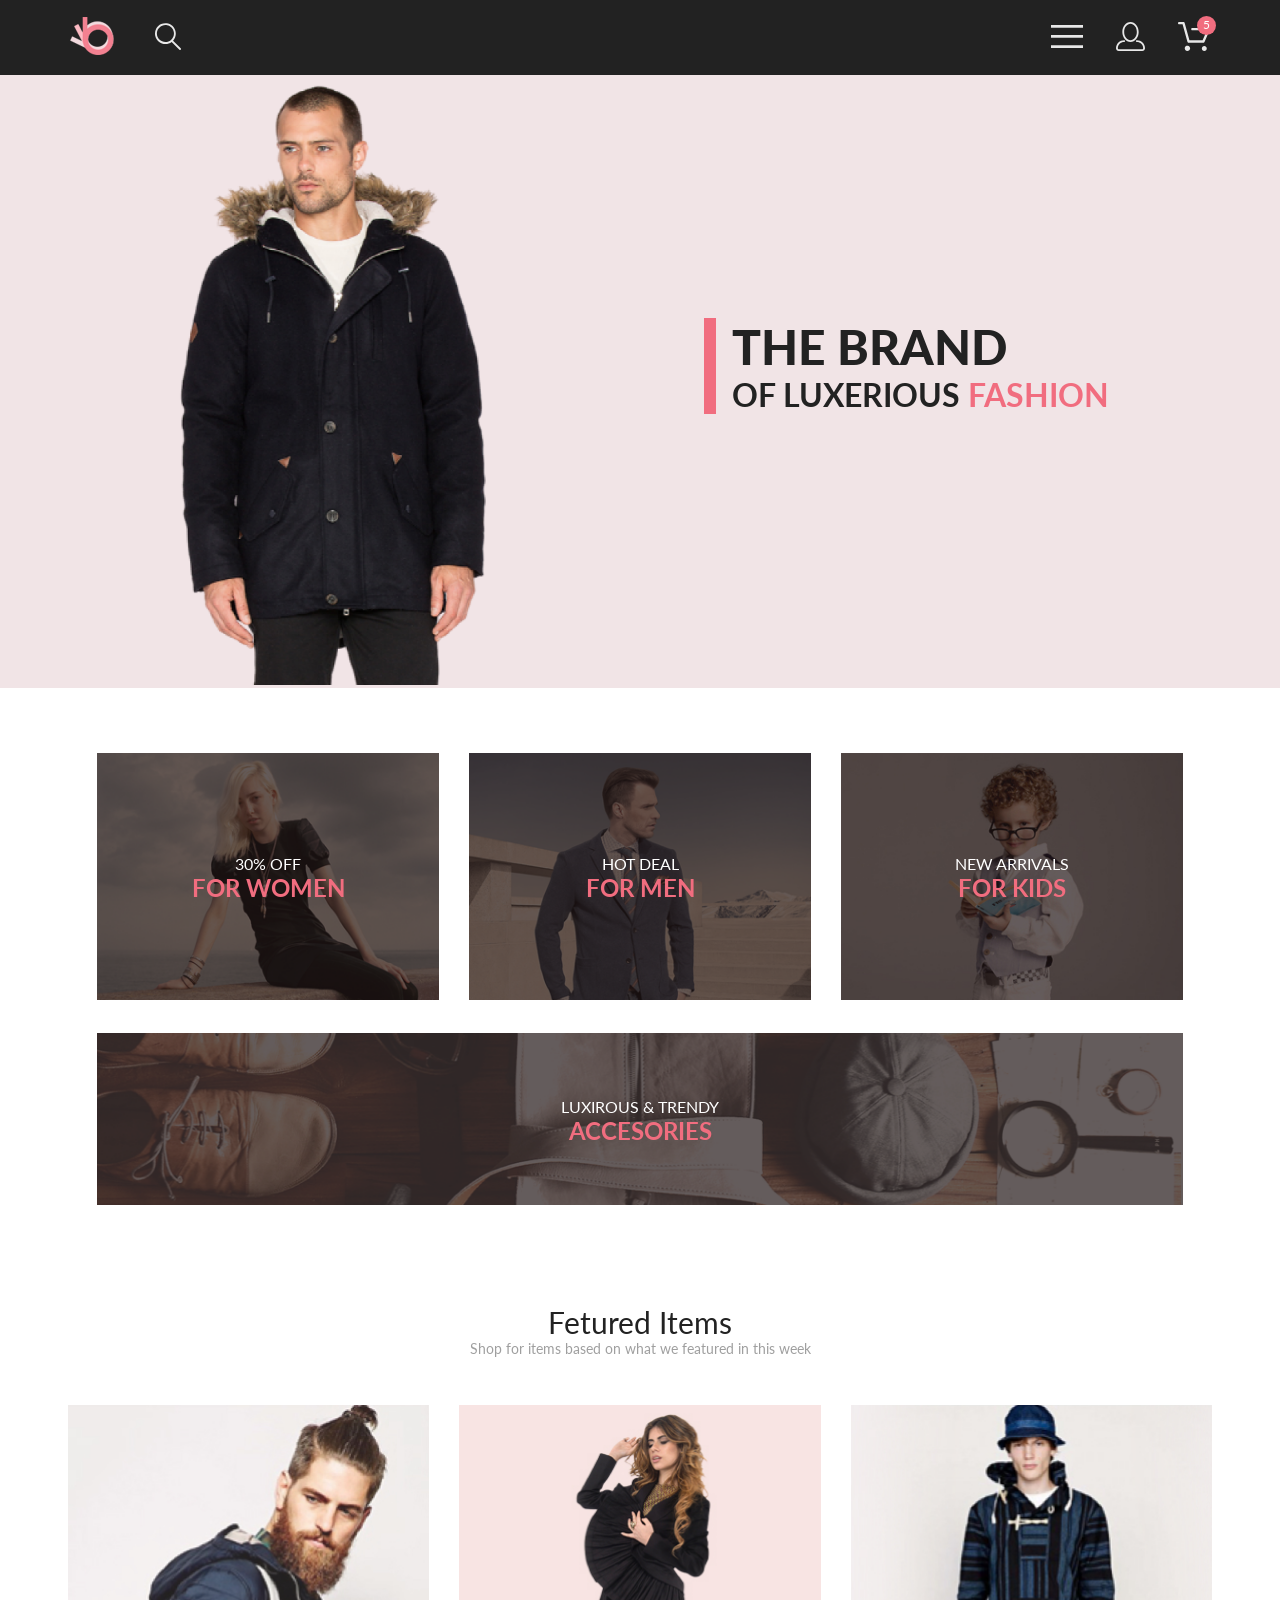
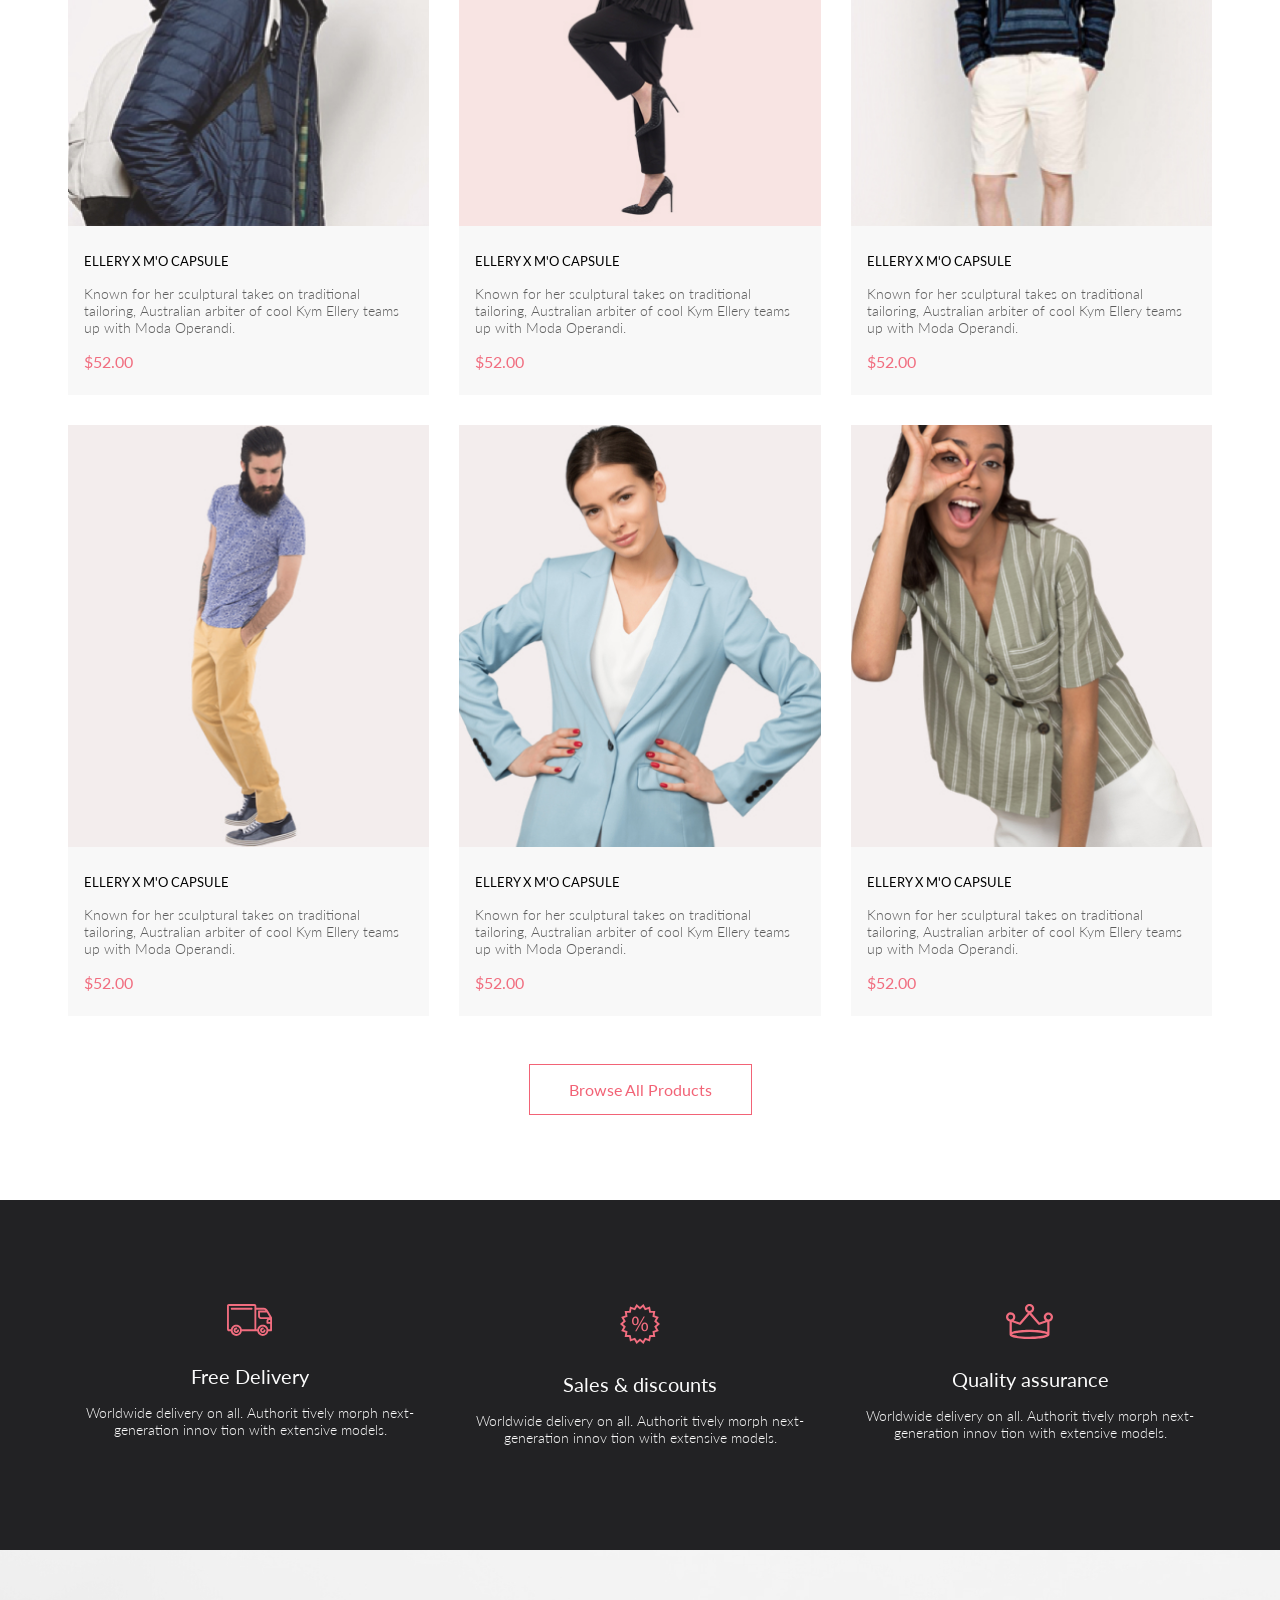
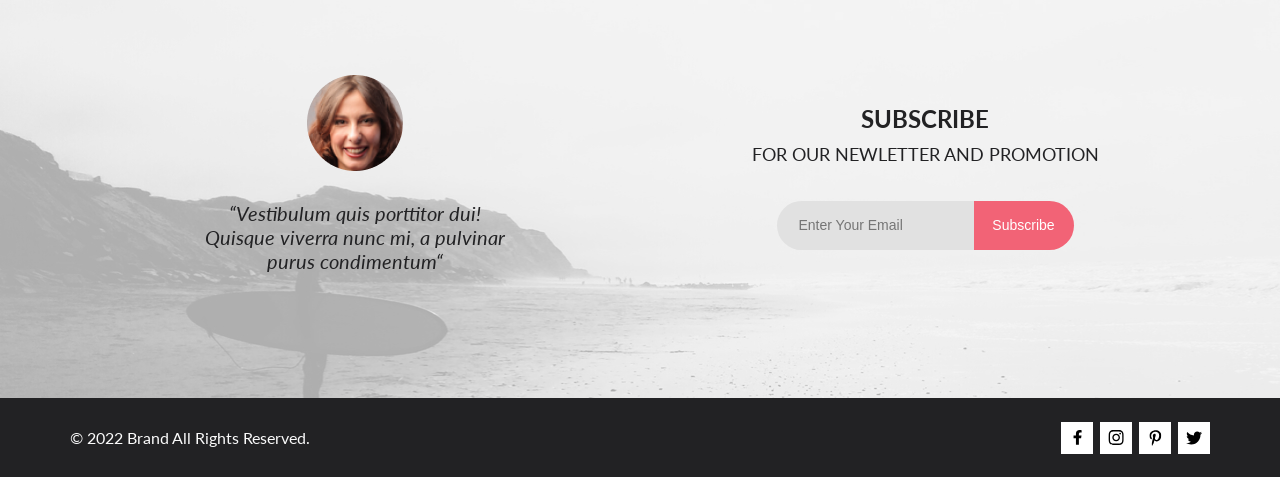
==== index.html @ ee89f05e "Fix path validator bugs2" ====
<!DOCTYPE html>
<html lang="en">

<head>
    <link rel="preconnect" href="https://fonts.googleapis.com">
    <link rel="preconnect" href="https://fonts.gstatic.com" crossorigin>
    <link href="https://fonts.googleapis.com/css2?family=Lato:wght@300;400;700;900&display=swap" rel="stylesheet">
    <meta charset="UTF-8">
    <meta http-equiv="X-UA-Compatible" content="IE=edge">
    <meta name="viewport" content="width=device-width, initial-scale=1.0">
    <title>Index</title>
    <link rel="stylesheet" href="style.css">
</head>

<body>
    <div class="top">
        <header class="header center">
            <div class="header_left">
                <a href="#"><img src="img/logo.svg" alt="logo"></a>
                <a href="" class="search"><img src="img/search.svg" alt="search"></a>
            </div>
            <nav class="header_right">
                <div class="nav">
                    <label for="header_check">
                        <img class="menu_img" src="img/menu.svg" alt="menu">
                    </label>
                    <input class="header_checkbox" id="header_check" type="checkbox">
                    <div class="menu">
                        <h3 class="menu_title">MENU</h3>
                        <h3 class="menu_subtitle">MAN</h3>
                        <ul>
                            <li class="menu_list"><a class="menu_link" href="">Accessories</a></li>
                            <li class="menu_list"><a class="menu_link" href="">Bags</a></li>
                            <li class="menu_list"><a class="menu_link" href="">Denim</a></li>
                            <li class="menu_list"><a class="menu_link" href="">T-Shirts</a></li>
                        </ul>
                            <h3 class="menu_subtitle">WOMAN</h3>
                        <ul>
                            <li class="menu_list"><a class="menu_link" href="">Accessories</a></li>
                            <li class="menu_list"><a class="menu_link" href="">Jackets&Coats</a></li>
                            <li class="menu_list"><a class="menu_link" href="">Polos</a></li>
                            <li class="menu_list"><a class="menu_link" href="">T-Shirts</a></li>
                        </ul>
                            <h3 class="menu_subtitle">KIDS</h3>
                        <ul>
                            <li class="menu_list"><a class="menu_link" href="">Accessories</a></li>
                            <li class="menu_list"><a class="menu_link" href="">Jackets&Coats</a></li>
                            <li class="menu_list"><a class="menu_link" href="">Polos</a></li>
                            <li class="menu_list"><a class="menu_link" href="">T-Shirts</a></li>
                        </ul>
                    </div>
                </div>
                <div class="account">
                    <img class="account_logo" src="img/account.svg" alt="account">
                </div>
                <div class="cart">
                    <img class="cart_logo" src="img/cart.svg" alt="cart">
                    <div class="count_products">5</div>
                </div>
            </nav>
        </header>
        <section class="promo center">
            <div class="promo_img">
                <img class="promo_pic" src="img/top.png" alt="top">
            </div>
            <div class="promo_content">
                <div class="promo_info">
                    <h1 class="promo_title">THE BRAND</h1>
                    <h2 class="promo_heading">OF LUXERIOUS <span class="color_text">FASHION</span></h2>
                </div>
            </div>
        </section>
        <div class="catalog center">
            <div class="catalog_item">
                <img class="catalog_img" src="img/for_women.png" alt="for_women">
                <div class="catalog_item_content">
                    <h3 class="catalog_subtitle">30% OFF</h3>
                    <h2 class="catalog_title">FOR WOMEN</h2>
                </div>
            </div>
            <div class="catalog_item">
                <img class="catalog_img" src="img/for_men.png" alt="for_men">
                <div class="catalog_item_content">
                    <h3 class="catalog_subtitle">HOT DEAL</h3>
                    <h2 class="catalog_title">FOR MEN</h2>
                </div>
    
            </div>
            <div class="catalog_item">
                <img class="catalog_img" src="img/for_kids.png" alt="for_kids">
                <div class="catalog_item_content">
                    <h3 class="catalog_subtitle">NEW ARRIVALS</h3>
                    <h2 class="catalog_title">FOR KIDS</h2>
                </div>
            </div>
            <div class="catalog_item_big">
                <img class="catalog_img_big" src="img/accesories.png" alt="accesories">
                <div class="catalog_item_content">
                    <h3 class="catalog_subtitle">LUXIROUS & TRENDY</h3>
                    <h2 class="catalog_title">ACCESORIES</h2>
                </div>
            </div>
        </div>
        <div class="products center">
            <h3 class="products_title">Fetured Items</h3>
            <p class="products_text">Shop for items based on what we featured in this week</p>
            <div class="products_items">
                <div class="products_item">
                    <div class="product_img_block">
                        <img class="product_img" src="img/product_1.jpg" alt="product_1">
                        <div class="product_add">
                            <div class="product_add_button">
                                <svg class="cart_img" width="25.987432" height="23.973267" viewBox="0 0 25.9874 23.9733"
                                    fill="none" xmlns="http://www.w3.org/2000/svg"
                                    xmlns:xlink="http://www.w3.org/1999/xlink">
                                    <defs />
                                    <path 
                                        d="M21.3154 21.9733C21.3605 21.9619 21.3818 21.9409 21.3995 21.9199C21.4072 21.9108 21.415 21.9016 21.4229 21.8926C21.4594 21.8508 21.4627 21.7623 21.4619 21.7175C21.4487 21.6115 21.3579 21.5386 21.2806 21.5386C21.2769 21.5386 21.2731 21.5387 21.2707 21.5388C21.1926 21.5442 21.1048 21.6479 21.1114 21.7695C21.1207 21.8864 21.2069 21.9733 21.2787 21.9733L21.3154 21.9733ZM7.659 21.9669C7.75818 21.9669 7.83881 21.8726 7.83881 21.7566C7.83881 21.6411 7.75818 21.5471 7.659 21.5471C7.55988 21.5471 7.47919 21.6411 7.47919 21.7566C7.47919 21.8726 7.55988 21.9669 7.659 21.9669ZM21.4389 23.9733C21.3912 23.9733 21.3273 23.9733 21.2787 23.9733C20.1411 23.9733 19.1961 23.0615 19.116 21.905C19.0359 20.7 19.9332 19.6254 21.1347 19.5435C21.1836 19.5402 21.2323 19.5386 21.2806 19.5386C22.4194 19.5386 23.3808 20.4395 23.4585 21.5955C23.49 22.1985 23.3136 22.7682 22.9293 23.2083C22.545 23.6646 22.0158 23.9247 21.4389 23.9733ZM7.659 23.9669C6.45477 23.9669 5.47919 22.9779 5.47919 21.7566C5.47919 20.5361 6.45477 19.5471 7.659 19.5471C8.86316 19.5471 9.83881 20.5361 9.83881 21.7566C9.83881 22.9779 8.86316 23.9669 7.659 23.9669ZM20.6379 17.1008L8.57251 17.1008C8.13959 17.1008 7.75531 16.8075 7.64276 16.3845L3.71698 1.95471L0.961182 1.95471C0.432861 1.95471 0 1.51562 0 0.977417C0 0.440063 0.432861 0 0.961182 0L4.43878 0C4.87079 0 5.25507 0.293335 5.36755 0.717285L9.2934 15.1461L19.9971 15.1461L23.5539 6.84082L11.6973 6.84082C11.1681 6.84082 10.7352 6.40076 10.7352 5.86353C10.7352 5.32617 11.1681 4.88611 11.6973 4.88611L25.0281 4.88611C25.3485 4.88611 25.6536 5.04895 25.8291 5.32617C26.0055 5.60242 26.0379 5.94446 25.9092 6.25403L21.519 16.514C21.3588 16.8723 21.0222 17.1008 20.6379 17.1008Z"
                                        fill="#FFFFFF" fill-opacity="1.000000" fill-rule="nonzero" />
                                </svg>
                                <p class="add_to_cart">Add to Cart</p>
                            </div>
                        </div>
    
                    </div>
                    <div class="product_content">
                        <h3 class="product_name">ELLERY X M'O CAPSULE</h3>
                        <p class="product_dsc">Known for her sculptural takes on traditional tailoring, Australian arbiter
                            of cool Kym Ellery teams up with Moda Operandi.</p>
                        <P class="product_price">$52.00</P>
                    </div>
                </div>
                <div class="products_item">
                    <div class="product_img_block">
                        <img class="product_img" src="img/product_2.jpg" alt="product_2">
                        <div class="product_add">
                            <div class="product_add_button">
                                <svg class="cart_img" width="25.987432" height="23.973267" viewBox="0 0 25.9874 23.9733"
                                    fill="none" xmlns="http://www.w3.org/2000/svg"
                                    xmlns:xlink="http://www.w3.org/1999/xlink">
                                    <defs />
                                    <path 
                                        d="M21.3154 21.9733C21.3605 21.9619 21.3818 21.9409 21.3995 21.9199C21.4072 21.9108 21.415 21.9016 21.4229 21.8926C21.4594 21.8508 21.4627 21.7623 21.4619 21.7175C21.4487 21.6115 21.3579 21.5386 21.2806 21.5386C21.2769 21.5386 21.2731 21.5387 21.2707 21.5388C21.1926 21.5442 21.1048 21.6479 21.1114 21.7695C21.1207 21.8864 21.2069 21.9733 21.2787 21.9733L21.3154 21.9733ZM7.659 21.9669C7.75818 21.9669 7.83881 21.8726 7.83881 21.7566C7.83881 21.6411 7.75818 21.5471 7.659 21.5471C7.55988 21.5471 7.47919 21.6411 7.47919 21.7566C7.47919 21.8726 7.55988 21.9669 7.659 21.9669ZM21.4389 23.9733C21.3912 23.9733 21.3273 23.9733 21.2787 23.9733C20.1411 23.9733 19.1961 23.0615 19.116 21.905C19.0359 20.7 19.9332 19.6254 21.1347 19.5435C21.1836 19.5402 21.2323 19.5386 21.2806 19.5386C22.4194 19.5386 23.3808 20.4395 23.4585 21.5955C23.49 22.1985 23.3136 22.7682 22.9293 23.2083C22.545 23.6646 22.0158 23.9247 21.4389 23.9733ZM7.659 23.9669C6.45477 23.9669 5.47919 22.9779 5.47919 21.7566C5.47919 20.5361 6.45477 19.5471 7.659 19.5471C8.86316 19.5471 9.83881 20.5361 9.83881 21.7566C9.83881 22.9779 8.86316 23.9669 7.659 23.9669ZM20.6379 17.1008L8.57251 17.1008C8.13959 17.1008 7.75531 16.8075 7.64276 16.3845L3.71698 1.95471L0.961182 1.95471C0.432861 1.95471 0 1.51562 0 0.977417C0 0.440063 0.432861 0 0.961182 0L4.43878 0C4.87079 0 5.25507 0.293335 5.36755 0.717285L9.2934 15.1461L19.9971 15.1461L23.5539 6.84082L11.6973 6.84082C11.1681 6.84082 10.7352 6.40076 10.7352 5.86353C10.7352 5.32617 11.1681 4.88611 11.6973 4.88611L25.0281 4.88611C25.3485 4.88611 25.6536 5.04895 25.8291 5.32617C26.0055 5.60242 26.0379 5.94446 25.9092 6.25403L21.519 16.514C21.3588 16.8723 21.0222 17.1008 20.6379 17.1008Z"
                                        fill="#FFFFFF" fill-opacity="1.000000" fill-rule="nonzero" />
                                </svg>
                                <p class="add_to_cart">Add to Cart</p>
                            </div>
                        </div>
    
                    </div>
                    <div class="product_content">
                        <h3 class="product_name">ELLERY X M'O CAPSULE</h3>
                        <p class="product_dsc">Known for her sculptural takes on traditional tailoring, Australian arbiter
                            of cool Kym Ellery teams up with Moda Operandi.</p>
                        <P class="product_price">$52.00</P>
                    </div>
                </div>
                <div class="products_item">
                    <div class="product_img_block">
                        <img class="product_img" src="img/product_3.jpg" alt="product_3">
                        <div class="product_add">
                            <div class="product_add_button">
                                <svg class="cart_img" width="25.987432" height="23.973267" viewBox="0 0 25.9874 23.9733"
                                    fill="none" xmlns="http://www.w3.org/2000/svg"
                                    xmlns:xlink="http://www.w3.org/1999/xlink">
                                    <defs />
                                    <path 
                                        d="M21.3154 21.9733C21.3605 21.9619 21.3818 21.9409 21.3995 21.9199C21.4072 21.9108 21.415 21.9016 21.4229 21.8926C21.4594 21.8508 21.4627 21.7623 21.4619 21.7175C21.4487 21.6115 21.3579 21.5386 21.2806 21.5386C21.2769 21.5386 21.2731 21.5387 21.2707 21.5388C21.1926 21.5442 21.1048 21.6479 21.1114 21.7695C21.1207 21.8864 21.2069 21.9733 21.2787 21.9733L21.3154 21.9733ZM7.659 21.9669C7.75818 21.9669 7.83881 21.8726 7.83881 21.7566C7.83881 21.6411 7.75818 21.5471 7.659 21.5471C7.55988 21.5471 7.47919 21.6411 7.47919 21.7566C7.47919 21.8726 7.55988 21.9669 7.659 21.9669ZM21.4389 23.9733C21.3912 23.9733 21.3273 23.9733 21.2787 23.9733C20.1411 23.9733 19.1961 23.0615 19.116 21.905C19.0359 20.7 19.9332 19.6254 21.1347 19.5435C21.1836 19.5402 21.2323 19.5386 21.2806 19.5386C22.4194 19.5386 23.3808 20.4395 23.4585 21.5955C23.49 22.1985 23.3136 22.7682 22.9293 23.2083C22.545 23.6646 22.0158 23.9247 21.4389 23.9733ZM7.659 23.9669C6.45477 23.9669 5.47919 22.9779 5.47919 21.7566C5.47919 20.5361 6.45477 19.5471 7.659 19.5471C8.86316 19.5471 9.83881 20.5361 9.83881 21.7566C9.83881 22.9779 8.86316 23.9669 7.659 23.9669ZM20.6379 17.1008L8.57251 17.1008C8.13959 17.1008 7.75531 16.8075 7.64276 16.3845L3.71698 1.95471L0.961182 1.95471C0.432861 1.95471 0 1.51562 0 0.977417C0 0.440063 0.432861 0 0.961182 0L4.43878 0C4.87079 0 5.25507 0.293335 5.36755 0.717285L9.2934 15.1461L19.9971 15.1461L23.5539 6.84082L11.6973 6.84082C11.1681 6.84082 10.7352 6.40076 10.7352 5.86353C10.7352 5.32617 11.1681 4.88611 11.6973 4.88611L25.0281 4.88611C25.3485 4.88611 25.6536 5.04895 25.8291 5.32617C26.0055 5.60242 26.0379 5.94446 25.9092 6.25403L21.519 16.514C21.3588 16.8723 21.0222 17.1008 20.6379 17.1008Z"
                                        fill="#FFFFFF" fill-opacity="1.000000" fill-rule="nonzero" />
                                </svg>
                                <p class="add_to_cart">Add to Cart</p>
                            </div>
                        </div>
    
                    </div>
                    <div class="product_content">
                        <h3 class="product_name">ELLERY X M'O CAPSULE</h3>
                        <p class="product_dsc">Known for her sculptural takes on traditional tailoring, Australian arbiter
                            of cool Kym Ellery teams up with Moda Operandi.</p>
                        <P class="product_price">$52.00</P>
                    </div>
                </div>
                <div class="products_item">
                    <div class="product_img_block">
                        <img class="product_img" src="img/product_4.jpg" alt="product_4">
                        <div class="product_add">
                            <div class="product_add_button">
                                <svg class="cart_img" width="25.987432" height="23.973267" viewBox="0 0 25.9874 23.9733"
                                    fill="none" xmlns="http://www.w3.org/2000/svg"
                                    xmlns:xlink="http://www.w3.org/1999/xlink">
                                    <defs />
                                    <path 
                                        d="M21.3154 21.9733C21.3605 21.9619 21.3818 21.9409 21.3995 21.9199C21.4072 21.9108 21.415 21.9016 21.4229 21.8926C21.4594 21.8508 21.4627 21.7623 21.4619 21.7175C21.4487 21.6115 21.3579 21.5386 21.2806 21.5386C21.2769 21.5386 21.2731 21.5387 21.2707 21.5388C21.1926 21.5442 21.1048 21.6479 21.1114 21.7695C21.1207 21.8864 21.2069 21.9733 21.2787 21.9733L21.3154 21.9733ZM7.659 21.9669C7.75818 21.9669 7.83881 21.8726 7.83881 21.7566C7.83881 21.6411 7.75818 21.5471 7.659 21.5471C7.55988 21.5471 7.47919 21.6411 7.47919 21.7566C7.47919 21.8726 7.55988 21.9669 7.659 21.9669ZM21.4389 23.9733C21.3912 23.9733 21.3273 23.9733 21.2787 23.9733C20.1411 23.9733 19.1961 23.0615 19.116 21.905C19.0359 20.7 19.9332 19.6254 21.1347 19.5435C21.1836 19.5402 21.2323 19.5386 21.2806 19.5386C22.4194 19.5386 23.3808 20.4395 23.4585 21.5955C23.49 22.1985 23.3136 22.7682 22.9293 23.2083C22.545 23.6646 22.0158 23.9247 21.4389 23.9733ZM7.659 23.9669C6.45477 23.9669 5.47919 22.9779 5.47919 21.7566C5.47919 20.5361 6.45477 19.5471 7.659 19.5471C8.86316 19.5471 9.83881 20.5361 9.83881 21.7566C9.83881 22.9779 8.86316 23.9669 7.659 23.9669ZM20.6379 17.1008L8.57251 17.1008C8.13959 17.1008 7.75531 16.8075 7.64276 16.3845L3.71698 1.95471L0.961182 1.95471C0.432861 1.95471 0 1.51562 0 0.977417C0 0.440063 0.432861 0 0.961182 0L4.43878 0C4.87079 0 5.25507 0.293335 5.36755 0.717285L9.2934 15.1461L19.9971 15.1461L23.5539 6.84082L11.6973 6.84082C11.1681 6.84082 10.7352 6.40076 10.7352 5.86353C10.7352 5.32617 11.1681 4.88611 11.6973 4.88611L25.0281 4.88611C25.3485 4.88611 25.6536 5.04895 25.8291 5.32617C26.0055 5.60242 26.0379 5.94446 25.9092 6.25403L21.519 16.514C21.3588 16.8723 21.0222 17.1008 20.6379 17.1008Z"
                                        fill="#FFFFFF" fill-opacity="1.000000" fill-rule="nonzero" />
                                </svg>
                                <p class="add_to_cart">Add to Cart</p>
                            </div>
                        </div>
    
                    </div>
                    <div class="product_content">
                        <h3 class="product_name">ELLERY X M'O CAPSULE</h3>
                        <p class="product_dsc">Known for her sculptural takes on traditional tailoring, Australian arbiter
                            of cool Kym Ellery teams up with Moda Operandi.</p>
                        <P class="product_price">$52.00</P>
                    </div>
                </div>
                <div class="products_item">
                    <div class="product_img_block">
                        <img class="product_img" src="img/product_5.jpg" alt="product_5">
                        <div class="product_add">
                            <div class="product_add_button">
                                <svg class="cart_img" width="25.987432" height="23.973267" viewBox="0 0 25.9874 23.9733"
                                    fill="none" xmlns="http://www.w3.org/2000/svg"
                                    xmlns:xlink="http://www.w3.org/1999/xlink">
                                    <defs />
                                    <path 
                                        d="M21.3154 21.9733C21.3605 21.9619 21.3818 21.9409 21.3995 21.9199C21.4072 21.9108 21.415 21.9016 21.4229 21.8926C21.4594 21.8508 21.4627 21.7623 21.4619 21.7175C21.4487 21.6115 21.3579 21.5386 21.2806 21.5386C21.2769 21.5386 21.2731 21.5387 21.2707 21.5388C21.1926 21.5442 21.1048 21.6479 21.1114 21.7695C21.1207 21.8864 21.2069 21.9733 21.2787 21.9733L21.3154 21.9733ZM7.659 21.9669C7.75818 21.9669 7.83881 21.8726 7.83881 21.7566C7.83881 21.6411 7.75818 21.5471 7.659 21.5471C7.55988 21.5471 7.47919 21.6411 7.47919 21.7566C7.47919 21.8726 7.55988 21.9669 7.659 21.9669ZM21.4389 23.9733C21.3912 23.9733 21.3273 23.9733 21.2787 23.9733C20.1411 23.9733 19.1961 23.0615 19.116 21.905C19.0359 20.7 19.9332 19.6254 21.1347 19.5435C21.1836 19.5402 21.2323 19.5386 21.2806 19.5386C22.4194 19.5386 23.3808 20.4395 23.4585 21.5955C23.49 22.1985 23.3136 22.7682 22.9293 23.2083C22.545 23.6646 22.0158 23.9247 21.4389 23.9733ZM7.659 23.9669C6.45477 23.9669 5.47919 22.9779 5.47919 21.7566C5.47919 20.5361 6.45477 19.5471 7.659 19.5471C8.86316 19.5471 9.83881 20.5361 9.83881 21.7566C9.83881 22.9779 8.86316 23.9669 7.659 23.9669ZM20.6379 17.1008L8.57251 17.1008C8.13959 17.1008 7.75531 16.8075 7.64276 16.3845L3.71698 1.95471L0.961182 1.95471C0.432861 1.95471 0 1.51562 0 0.977417C0 0.440063 0.432861 0 0.961182 0L4.43878 0C4.87079 0 5.25507 0.293335 5.36755 0.717285L9.2934 15.1461L19.9971 15.1461L23.5539 6.84082L11.6973 6.84082C11.1681 6.84082 10.7352 6.40076 10.7352 5.86353C10.7352 5.32617 11.1681 4.88611 11.6973 4.88611L25.0281 4.88611C25.3485 4.88611 25.6536 5.04895 25.8291 5.32617C26.0055 5.60242 26.0379 5.94446 25.9092 6.25403L21.519 16.514C21.3588 16.8723 21.0222 17.1008 20.6379 17.1008Z"
                                        fill="#FFFFFF" fill-opacity="1.000000" fill-rule="nonzero" />
                                </svg>
                                <p class="add_to_cart">Add to Cart</p>
                            </div>
                        </div>
    
                    </div>
                    <div class="product_content">
                        <h3 class="product_name">ELLERY X M'O CAPSULE</h3>
                        <p class="product_dsc">Known for her sculptural takes on traditional tailoring, Australian arbiter
                            of cool Kym Ellery teams up with Moda Operandi.</p>
                        <P class="product_price">$52.00</P>
                    </div>
                </div>
                <div class="products_item">
                    <div class="product_img_block">
                        <img class="product_img" src="img/product_6.jpg" alt="product_6">
                        <div class="product_add">
                            <div class="product_add_button">
                                <svg class="cart_img" width="25.987432" height="23.973267" viewBox="0 0 25.9874 23.9733"
                                    fill="none" xmlns="http://www.w3.org/2000/svg"
                                    xmlns:xlink="http://www.w3.org/1999/xlink">
                                    <defs />
                                    <path 
                                        d="M21.3154 21.9733C21.3605 21.9619 21.3818 21.9409 21.3995 21.9199C21.4072 21.9108 21.415 21.9016 21.4229 21.8926C21.4594 21.8508 21.4627 21.7623 21.4619 21.7175C21.4487 21.6115 21.3579 21.5386 21.2806 21.5386C21.2769 21.5386 21.2731 21.5387 21.2707 21.5388C21.1926 21.5442 21.1048 21.6479 21.1114 21.7695C21.1207 21.8864 21.2069 21.9733 21.2787 21.9733L21.3154 21.9733ZM7.659 21.9669C7.75818 21.9669 7.83881 21.8726 7.83881 21.7566C7.83881 21.6411 7.75818 21.5471 7.659 21.5471C7.55988 21.5471 7.47919 21.6411 7.47919 21.7566C7.47919 21.8726 7.55988 21.9669 7.659 21.9669ZM21.4389 23.9733C21.3912 23.9733 21.3273 23.9733 21.2787 23.9733C20.1411 23.9733 19.1961 23.0615 19.116 21.905C19.0359 20.7 19.9332 19.6254 21.1347 19.5435C21.1836 19.5402 21.2323 19.5386 21.2806 19.5386C22.4194 19.5386 23.3808 20.4395 23.4585 21.5955C23.49 22.1985 23.3136 22.7682 22.9293 23.2083C22.545 23.6646 22.0158 23.9247 21.4389 23.9733ZM7.659 23.9669C6.45477 23.9669 5.47919 22.9779 5.47919 21.7566C5.47919 20.5361 6.45477 19.5471 7.659 19.5471C8.86316 19.5471 9.83881 20.5361 9.83881 21.7566C9.83881 22.9779 8.86316 23.9669 7.659 23.9669ZM20.6379 17.1008L8.57251 17.1008C8.13959 17.1008 7.75531 16.8075 7.64276 16.3845L3.71698 1.95471L0.961182 1.95471C0.432861 1.95471 0 1.51562 0 0.977417C0 0.440063 0.432861 0 0.961182 0L4.43878 0C4.87079 0 5.25507 0.293335 5.36755 0.717285L9.2934 15.1461L19.9971 15.1461L23.5539 6.84082L11.6973 6.84082C11.1681 6.84082 10.7352 6.40076 10.7352 5.86353C10.7352 5.32617 11.1681 4.88611 11.6973 4.88611L25.0281 4.88611C25.3485 4.88611 25.6536 5.04895 25.8291 5.32617C26.0055 5.60242 26.0379 5.94446 25.9092 6.25403L21.519 16.514C21.3588 16.8723 21.0222 17.1008 20.6379 17.1008Z"
                                        fill="#FFFFFF" fill-opacity="1.000000" fill-rule="nonzero" />
                                </svg>
                                <p class="add_to_cart">Add to Cart</p>
                            </div>
                        </div>
    
                    </div>
                    <div class="product_content">
                        <h3 class="product_name">ELLERY X M'O CAPSULE</h3>
                        <p class="product_dsc">Known for her sculptural takes on traditional tailoring, Australian arbiter
                            of cool Kym Ellery teams up with Moda Operandi.</p>
                        <P class="product_price">$52.00</P>
                    </div>
                </div>
            </div>
            <div class="button_all_products">
                <a href="#" class="all_products">Browse All Products</a>
            </div>
        </div>
        <section class="features center">
            <div class="feature">
                <img src="img/feature_1.svg" alt="feature_1" class="feature_logo">
                <h3 class="feature_title">Free Delivery</h3>
                <p class="feature_dsc">Worldwide delivery on all. Authorit tively morph next-generation innov tion with
                    extensive models.</p>
            </div>
            <div class="feature">
                <img src="img/feature_2.svg" alt="feature_2" class="feature_logo">
                <h3 class="feature_title">Sales & discounts</h3>
                <p class="feature_dsc">Worldwide delivery on all. Authorit tively morph next-generation innov tion with
                    extensive models.</p>
            </div>
            <div class="feature">
                <img src="img/feature_3.svg" alt="feature_3" class="feature_logo">
                <h3 class="feature_title">Quality assurance</h3>
                <p class="feature_dsc">Worldwide delivery on all. Authorit tively morph next-generation innov tion with
                    extensive models.</p>
            </div>
        </section>
        <section class="subscribe center">
            <div class="subscribe_info">
                <img class="subscribe_info_img" src="img/subscribe.png" alt="subscribe">
                <p class="subscribe_dsc">“Vestibulum quis porttitor dui! Quisque viverra nunc mi, a pulvinar purus
                    condimentum“
                </p>
            </div>
            <div class="subscribe_form">
                <h3 class="subscribe_title">SUBSCRIBE</h3>
                <h4 class="subscribe_subtitle">FOR OUR NEWLETTER AND PROMOTION</h4>
                <form class="subscribe_input" action="#">
                    <input class="subscribe_input_field" type="email" required placeholder="Enter Your Email">
                    <button class="subscribe_button">Subscribe</button>
                </form>
            </div>
        </section>
        <footer class="footer">
            <div class="footer_copyright">
                <p class="copyright_text">
                    © 2022 Brand All Rights Reserved.
                </p>
            </div>
            <div class="footer_social_media">
                <a href="#">
                    <div class="social_meida_icon"><svg width="11" height="16" viewBox="0 0 11 16" fill="none"
                            xmlns="http://www.w3.org/2000/svg">
                            <path
                                d="M9.08836 8.28L9.50686 5.61602H6.89022V3.88729C6.89022 3.15847 7.25574 2.44806 8.42765 2.44806H9.61722V0.179975C9.61722 0.179975 8.53772 0 7.50561 0C5.35073 0 3.9422 1.27593 3.9422 3.5857V5.61602H1.54688V8.28H3.9422V14.72H6.89022V8.28H9.08836Z"
                                fill="black" />
                        </svg>
                    </div>
                </a>
                <a href="">
                    <div class="social_meida_icon"><svg width="16" height="15" viewBox="0 0 16 15" fill="none"
                            xmlns="http://www.w3.org/2000/svg">
                            <path
                                d="M8.13677 3.68162C6.02163 3.68162 4.31555 5.38494 4.31555 7.49666C4.31555 9.60838 6.02163 11.3117 8.13677 11.3117C10.2519 11.3117 11.958 9.60838 11.958 7.49666C11.958 5.38494 10.2519 3.68162 8.13677 3.68162ZM8.13677 9.97693C6.76991 9.97693 5.65248 8.86463 5.65248 7.49666C5.65248 6.12869 6.76658 5.01639 8.13677 5.01639C9.50695 5.01639 10.6211 6.12869 10.6211 7.49666C10.6211 8.86463 9.50363 9.97693 8.13677 9.97693ZM13.0056 3.52557C13.0056 4.02029 12.6065 4.41541 12.1143 4.41541C11.6188 4.41541 11.223 4.01697 11.223 3.52557C11.223 3.03416 11.6221 2.63572 12.1143 2.63572C12.6065 2.63572 13.0056 3.03416 13.0056 3.52557ZM15.5364 4.42869C15.4799 3.2367 15.2072 2.18084 14.3325 1.31092C13.4612 0.440997 12.4036 0.168732 11.2097 0.108966C9.9792 0.0392395 6.29101 0.0392395 5.0605 0.108966C3.8699 0.165411 2.81233 0.437677 1.93768 1.3076C1.06302 2.17752 0.793639 3.23338 0.733776 4.42537C0.663937 5.65389 0.663937 9.33611 0.733776 10.5646C0.790313 11.7566 1.06302 12.8125 1.93768 13.6824C2.81233 14.5523 3.86658 14.8246 5.0605 14.8844C6.29101 14.9541 9.9792 14.9541 11.2097 14.8844C12.4036 14.8279 13.4612 14.5556 14.3325 13.6824C15.2039 12.8125 15.4766 11.7566 15.5364 10.5646C15.6063 9.33611 15.6063 5.65721 15.5364 4.42869ZM13.9468 11.8828C13.6874 12.5336 13.1852 13.0349 12.53 13.2972C11.5489 13.6857 9.22094 13.5961 8.13677 13.5961C7.05259 13.5961 4.72128 13.6824 3.74353 13.2972C3.09169 13.0383 2.58951 12.5369 2.32678 11.8828C1.93768 10.9033 2.02747 8.57908 2.02747 7.49666C2.02747 6.41424 1.941 4.0867 2.32678 3.11053C2.58619 2.45975 3.08837 1.95838 3.74353 1.69608C4.72461 1.3076 7.05259 1.39725 8.13677 1.39725C9.22094 1.39725 11.5523 1.31092 12.53 1.69608C13.1818 1.95506 13.684 2.45643 13.9468 3.11053C14.3359 4.09002 14.2461 6.41424 14.2461 7.49666C14.2461 8.57908 14.3359 10.9066 13.9468 11.8828Z"
                                fill="black" />
                        </svg>
                    </div>
                </a>
                <a href="">
                    <div class="social_meida_icon"><svg width="13" height="16" viewBox="0 0 13 16" fill="none"
                            xmlns="http://www.w3.org/2000/svg">
                            <g clip-path="url(#clip0_190_1618)">
                                <path
                                    d="M6.7402 0.203125C3.55552 0.203125 0.408081 2.34063 0.408081 5.8C0.408081 8 1.63726 9.25 2.38221 9.25C2.68951 9.25 2.86643 8.3875 2.86643 8.14375C2.86643 7.85313 2.13079 7.23438 2.13079 6.025C2.13079 3.5125 4.03043 1.73125 6.48878 1.73125C8.60259 1.73125 10.167 2.94062 10.167 5.1625C10.167 6.82187 9.50585 9.93437 7.3641 9.93437C6.59121 9.93437 5.93006 9.37187 5.93006 8.56563C5.93006 7.38438 6.74951 6.24062 6.74951 5.02187C6.74951 2.95312 3.83487 3.32812 3.83487 5.82812C3.83487 6.35313 3.90006 6.93437 4.13286 7.4125C3.70451 9.26875 2.82919 12.0344 2.82919 13.9469C2.82919 14.5375 2.91299 15.1188 2.96886 15.7094C3.0744 15.8281 3.02163 15.8156 3.18304 15.7563C4.74744 13.6 4.69157 13.1781 5.39928 10.3562C5.78107 11.0875 6.76814 11.4812 7.55034 11.4812C10.8468 11.4812 12.3274 8.24688 12.3274 5.33125C12.3274 2.22813 9.66415 0.203125 6.7402 0.203125Z"
                                    fill="black" />
                            </g>
                            <defs>
                                <clipPath id="clip0_190_1618">
                                    <rect width="11.9193" height="16" fill="white" transform="translate(0.408081)" />
                                </clipPath>
                            </defs>
                        </svg>
                    </div>
                </a>
                <a href="">
                    <div class="social_meida_icon">
                        <svg width="17" height="14" viewBox="0 0 17 14" fill="none" xmlns="http://www.w3.org/2000/svg">
                            <path
                                d="M14.4181 3.74107C14.4281 3.88319 14.4281 4.02535 14.4281 4.16747C14.4281 8.50247 11.1509 13.4974 5.16096 13.4974C3.31558 13.4974 1.60132 12.9593 0.159302 12.0253C0.421495 12.0558 0.673569 12.0659 0.94585 12.0659C2.46851 12.0659 3.8702 11.5482 4.98953 10.6649C3.5576 10.6345 2.3576 9.69032 1.94415 8.39081C2.14585 8.42125 2.34751 8.44156 2.5593 8.44156C2.85172 8.44156 3.14418 8.40094 3.41643 8.32991C1.92401 8.02531 0.80465 6.70553 0.80465 5.11163V5.07103C1.23825 5.31469 1.74249 5.46697 2.2769 5.48725C1.39959 4.89841 0.824826 3.89335 0.824826 2.75628C0.824826 2.14716 0.98614 1.58878 1.26851 1.10147C2.87187 3.09131 5.28195 4.39078 7.98443 4.53294C7.93403 4.28928 7.90376 4.0355 7.90376 3.78169C7.90376 1.97457 9.35586 0.502502 11.1609 0.502502C12.0987 0.502502 12.9457 0.89844 13.5407 1.53803C14.2768 1.39591 14.9827 1.12178 15.6079 0.746159C15.3659 1.5076 14.8516 2.14719 14.176 2.55325C14.8315 2.48222 15.4668 2.29944 16.0516 2.04566C15.608 2.69538 15.0533 3.27403 14.4181 3.74107Z"
                                fill="black" />
                        </svg>
                    </div>
                </a>
            </div>
        </footer>
    </div>

</body>

</html>
---- style.css ----
* {
  margin: 0;
  padding: 0;
}

body {
  font-family: "Lato", sans-serif;
}

img {
  max-width: 100%;
}

a {
  text-decoration: none;
}

.top {
  position: relative;
  overflow: hidden;
}

.center {
  padding-left: calc(50% - 570px);
  padding-right: calc(50% - 570px);
}

.header {
  min-height: 75px;
  background: #222222;
  display: flex;
  flex-direction: row;
  flex-wrap: wrap;
  justify-content: space-between;
  align-items: center;
}

.header_left {
  display: flex;
  align-items: center;
  gap: 41px;
}

.header_right {
  display: flex;
  align-items: center;
  gap: 33px;
}

.header_checkbox {
  position: absolute;
  visibility: hidden;
  left: -9999999px;
}

.header_checkbox:checked ~ .menu {
  position: absolute;
  top: 75px;
  right: 0px;
}

.menu {
  padding: 32px;
  background: white;
  position: absolute;
  top: 75px;
  right: -232px;
  z-index: 1;
  transition: right 0.6s;
  box-shadow: 6px 4px 35px rgba(0, 0, 0, 0.21);
}

.menu_title {
  padding-bottom: 15px;
  color: rgb(0, 0, 0);
  font-size: 14px;
  font-weight: 700;
  line-height: 17px;
  letter-spacing: 0%;
  text-align: left;
}

.menu_subtitle {
  padding-top: 9px;
  margin-bottom: 12px;
  color: rgb(241, 109, 127);
  font-size: 14px;
  font-weight: 400;
  line-height: 17px;
  letter-spacing: 0%;
  text-align: left;
}

.menu_list {
  list-style-type: none;
  margin-bottom: 11px;
  padding-left: 22px;
}

.menu_link {
  color: rgb(111, 110, 110);
  font-size: 14px;
  font-weight: 400;
  line-height: 17px;
  letter-spacing: 0%;
  text-align: left;
}

.menu_link:hover {
  color: #F16D7F;
}

.cart {
  position: relative;
}

.count_products {
  display: flex;
  justify-content: center;
  flex-direction: column;
  background-color: #F16D7F;
  height: 19px;
  width: 19px;
  border-radius: 19px;
  position: absolute;
  top: -6px;
  right: -6px;
  color: rgb(255, 255, 255);
  font-size: 12px;
  font-weight: 400;
  line-height: 14px;
  letter-spacing: 0%;
  text-align: center;
}

.promo {
  display: flex;
  background: #F1E4E6;
  padding-left: calc(50% - 800px);
  padding-right: calc(50% - 800px);
}

.promo_img {
  width: 50%;
}

.promo_info {
  border-left: 12px solid #F16D7F;
  padding-left: 16px;
  margin-top: 60%;
}

.promo_title {
  font-style: normal;
  font-weight: 900;
  font-size: 48px;
  line-height: 58px;
  color: #222222;
}

.promo_heading {
  font-style: normal;
  font-weight: 700;
  font-size: 32px;
  line-height: 38px;
  color: #222222;
}

.color_text {
  color: #F16D7F;
}

.promo_content {
  padding-left: 64px;
}

.catalog {
  padding-top: 65px;
  padding-bottom: 96px;
  display: grid;
  grid-template-columns: repeat(3, 30%);
  gap: 30px;
  justify-content: center;
}

.catalog_item {
  position: relative;
}

.catalog_item_big {
  position: relative;
  grid-column: span 3;
}

.catalog_item_content {
  top: 0;
  left: 0;
  width: 100%;
  height: 100%;
  display: flex;
  flex-direction: column;
  justify-content: center;
  align-items: center;
  position: absolute;
}

.catalog_title {
  font-style: normal;
  font-weight: 700;
  font-size: 24px;
  line-height: 29px;
  text-align: center;
  color: #F16D7F;
}

.catalog_subtitle {
  font-style: normal;
  font-weight: 400;
  font-size: 16px;
  line-height: 19px;
  text-align: center;
  color: #FFFFFF;
}

.products {
  padding-bottom: 85px;
}

.products_title {
  font-size: 30px;
  font-weight: 400;
  line-height: 36px;
  letter-spacing: 0%;
  text-align: center;
  color: rgb(34, 34, 34);
}

.products_text {
  font-size: 14px;
  font-weight: 400;
  line-height: 17px;
  letter-spacing: 0%;
  text-align: center;
  color: rgb(159, 159, 159);
}

.products_items {
  padding-top: 48px;
  padding-bottom: 48px;
  display: grid;
  gap: 30px;
  grid-template-columns: repeat(3, 31.7%);
  justify-content: center;
}

.products_item {
  display: flex;
  flex-direction: column;
  background-color: #F8F8F8;
}

.product_img_block {
  position: relative;
}

.product_img {
  width: 100%;
}

.product_img_block:hover .product_add {
  background: rgba(58, 56, 56, 0.86);
  opacity: 1;
  transition: opacity 0.4s;
}

.product_add {
  display: flex;
  justify-content: center;
  align-items: center;
  position: absolute;
  top: 0px;
  left: 0px;
  opacity: 0;
  width: 100%;
  height: 100%;
}

.product_add_button {
  display: flex;
  position: absolute;
  justify-content: center;
  align-items: center;
  border: 1px solid rgb(255, 255, 255);
  width: 139px;
  height: 44px;
}

.cart_img {
  padding-right: 11px;
}

.add_to_cart {
  color: rgb(255, 255, 255);
  font-size: 14px;
  font-weight: 400;
  line-height: 17px;
  letter-spacing: 0%;
  text-align: left;
}

.product_content {
  padding: 24px 16px;
}

.product_name {
  font-size: 13px;
  font-weight: 400;
  line-height: 16px;
  letter-spacing: 0%;
  text-align: left;
  color: rgb(0, 0, 0);
}

.product_dsc {
  padding-top: 16px;
  padding-bottom: 16px;
  font-size: 14px;
  font-weight: 300;
  line-height: 17px;
  letter-spacing: 0%;
  text-align: left;
  color: rgb(93, 93, 93);
}

.product_price {
  font-size: 16px;
  font-weight: 400;
  line-height: 19px;
  letter-spacing: 0%;
  text-align: left;
  color: rgb(241, 109, 127);
}

.button_all_products {
  display: flex;
  justify-content: center;
}

.all_products {
  padding: 15px 39px;
  font-size: 16px;
  font-weight: 400;
  line-height: 19px;
  letter-spacing: 0%;
  color: rgb(242, 99, 118);
  border: 1px solid;
}

.all_products:hover {
  color: #FFFFFF;
  background-color: #F16D7F;
}

.pagination_box {
  display: flex;
  justify-content: center;
  padding-bottom: 11px;
}

.pagination {
  width: 284px;
  height: 44px;
  display: flex;
  justify-content: space-around;
  align-items: center;
  border: 1px solid #C4C4C4;
}

.pagination_menu {
  display: flex;
  gap: 20px;
}

.pagination_list {
  list-style-type: none;
}

.pagination_link {
  font-size: 16px;
  font-weight: 300;
  line-height: 19px;
  letter-spacing: 0%;
  color: #C4C4C4;
}
.pagination_link_last {
  font-size: 16px;
  font-weight: 300;
  line-height: 19px;
  letter-spacing: 0%;
  color: #C4C4C4;
}

.pagination_link_active {
  font-size: 16px;
  font-weight: 300;
  line-height: 19px;
  letter-spacing: 0%;
  color: #EF5B70;
}

.pagination_list:nth-last-child(2)::after {
  content: "...";
  font-size: 16px;
  font-weight: 300;
  line-height: 19px;
  letter-spacing: 0%;
  color: #C4C4C4;
}

.features {
  background-color: #222224;
  display: flex;
  padding-top: 104px;
  padding-bottom: 104px;
  gap: 30px;
}

.feature {
  max-width: 360px;
  display: flex;
  flex-direction: column;
  flex-wrap: wrap;
}

.feature_title {
  padding-top: 28px;
  padding-bottom: 16px;
  color: rgb(251, 251, 251);
  font-size: 19.96px;
  font-weight: 400;
  line-height: 24px;
  letter-spacing: 0%;
  text-align: left;
  text-align: center;
}

.feature_dsc {
  color: rgb(251, 251, 251);
  font-size: 13.97px;
  font-weight: 300;
  line-height: 17px;
  letter-spacing: 0%;
  text-align: center;
}

.subscribe {
  min-height: 448px;
  background-color: #f2f2f2;
  display: flex;
  justify-content: space-between;
  background: url(img/subscribe_background.jpg);
  background-repeat: no-repeat;
  background-size: cover;
}

.subscribe_info {
  display: flex;
  flex-direction: column;
  align-items: center;
  width: 50%;
  justify-content: center;
}

.subscribe_info_img {
  width: 96px;
}

.subscribe_dsc {
  padding-top: 30px;
  padding-left: calc(50% - 160px);
  padding-right: calc(50% - 160px);
  text-align: center;
  color: rgb(34, 34, 36);
  font-style: italic;
  font-size: 20px;
  font-weight: 400;
  line-height: 24px;
  letter-spacing: 0%;
  text-align: center;
}

.subscribe_form {
  width: 50%;
  display: flex;
  flex-direction: column;
  justify-content: center;
  align-items: center;
}

.subscribe_title {
  color: rgb(34, 34, 36);
  font-size: 24px;
  font-weight: 700;
  line-height: 167.2%;
  letter-spacing: 0%;
  text-align: center;
}

.subscribe_subtitle {
  padding-bottom: 32px;
  color: rgb(34, 34, 36);
  font-size: 18px;
  font-weight: 400;
  line-height: 167.2%;
  letter-spacing: 0%;
  text-align: center;
}

.subscribe_input {
  display: flex;
  height: 49px;
}

.subscribe_input_field {
  border-radius: 50px 0px 0px 50px;
  border: none;
  padding-left: 22px;
  color: rgb(34, 34, 36);
  font-size: 14px;
  font-weight: 400;
  line-height: 17px;
  letter-spacing: 0%;
  text-align: left;
  background-color: #E1E1E1;
}

.subscribe_button {
  min-width: 100px;
  border-radius: 0px 50px 50px 0px;
  border: none;
  background-color: rgb(242, 99, 118);
  color: rgb(255, 255, 255);
  font-size: 14px;
  font-weight: 400;
  line-height: 17px;
  letter-spacing: 0%;
  text-align: center;
}

.footer {
  min-height: 79px;
  background-color: #222224;
  display: flex;
  justify-content: space-between;
  align-items: center;
  padding-left: calc(50% - 602px);
  padding-right: calc(50% - 602px);
}

.footer_copyright {
  padding-left: 32px;
}

.footer_social_media {
  padding-right: 32px;
  display: flex;
  gap: 7px;
}

.social_meida_icon {
  display: flex;
  justify-content: center;
  align-items: center;
  width: 32px;
  height: 32px;
  background-color: #FFFFFF;
}

.social_meida_icon:hover {
  background-color: #F16D7F;
}

.social_meida_icon:hover path {
  fill: #FFFFFF;
}

.copyright_text {
  color: rgb(251, 251, 251);
  font-size: 16px;
  font-weight: 400;
  line-height: 19px;
  letter-spacing: 0%;
  text-align: left;
}

.breadcrumbs_head {
  display: flex;
  justify-content: space-between;
  align-items: center;
  background-color: #F8F3F4;
  height: 148px;
}

.breadcrumbs_title {
  color: rgb(241, 109, 127);
  font-size: 24px;
  font-weight: 400;
  line-height: 29px;
  letter-spacing: 0%;
  text-align: left;
}

.breadcrumbs {
  display: flex;
}

.breadcrumbs_box-link:not(:last-child)::after {
  content: "/";
  padding-left: 8px;
  padding-right: 8px;
  font-style: normal;
  font-weight: 300;
  font-size: 14px;
  line-height: 17px;
  color: #636363;
}

.breadcrumbs_link {
  font-size: 14px;
  line-height: 17px;
  letter-spacing: 0%;
  text-align: left;
  color: #636363;
}

.breadcrumbs_box-link:last-child .breadcrumbs_link {
  font-weight: 700;
  color: #F16D7F;
}

.filters {
  padding-top: 51px;
  display: flex;
  gap: 30px;
}

.filter_box {
  width: 360px;
  height: 40px;
  display: flex;
  align-items: center;
  gap: 16px;
  color: rgb(0, 0, 0);
  font-size: 14px;
  font-weight: 600;
  line-height: 17px;
  letter-spacing: 0%;
  text-align: left;
}

.sort_box {
  display: flex;
  gap: 28px;
  align-items: center;
}

.sort {
  display: flex;
  align-items: center;
  gap: 10px;
  color: rgb(111, 110, 110);
  font-size: 14px;
  font-weight: 400;
  line-height: 17px;
  letter-spacing: 0%;
  text-align: left;
}

@media (max-width: 1024px) {
  .header {
    padding-left: calc(50% - 352px);
    padding-right: calc(50% - 352px);
  }
  .catalog {
    gap: 19px;
  }
  .products_items {
    gap: 16px;
    grid-template-columns: repeat(2, 47%);
  }
  .promo_title {
    font-size: 36px;
    font-weight: 900;
  }
  .promo_heading {
    font-size: 20px;
    font-weight: 900;
  }
  .products_items {
    padding-top: 73px;
    padding-bottom: 71px;
  }
  .features {
    flex-direction: column;
    align-items: center;
  }
  .subscribe {
    flex-direction: column;
    justify-content: unset;
    background-position: 25%;
  }
  .subscribe_info {
    margin-top: 64px;
    width: 100%;
  }
  .subscribe_form {
    margin-top: 53px;
    margin-bottom: 219px;
    width: 100%;
  }
}
@media (max-width: 768px) {
  .header_left {
    padding-left: 16px;
  }
  .header_right {
    flex-direction: row-reverse;
    padding-right: 26px;
  }
  .account_logo {
    visibility: hidden;
    position: absolute;
  }
  .cart_logo {
    visibility: hidden;
    position: absolute;
  }
  .count_products {
    visibility: hidden;
    position: absolute;
  }
  .promo_img {
    width: 0;
  }
  .promo_content {
    display: flex;
    min-height: 363px;
    align-items: center;
    flex-direction: row;
    padding-left: 0;
    padding-left: calc(50% - 132px);
    padding-right: calc(50% - 132px);
  }
  .promo_info {
    border-left: 12px solid #F16D7F;
    padding-left: 16px;
    margin-top: 0;
  }
  .catalog {
    grid-template-columns: repeat(1, 100%);
    padding-left: calc(50% - 132px);
    padding-right: calc(50% - 132px);
  }
  .catalog_item {
    display: flex;
    justify-content: center;
  }
  .catalog_item_big {
    grid-column: span 1;
  }
  .catalog_img_big {
    -o-object-fit: cover;
       object-fit: cover;
    height: 111px;
  }
  .products_items {
    display: flex;
    flex-direction: column;
    align-items: center;
  }
  .products_item {
    max-width: 320px;
  }
  .footer {
    min-height: 143px;
    flex-direction: column-reverse;
    justify-content: space-between;
    padding-top: 43px;
    padding-bottom: 9px;
  }
  .footer_copyright {
    padding-left: 0;
  }
  .footer_social_media {
    padding-right: 0;
  }
}/*# sourceMappingURL=style.css.map */
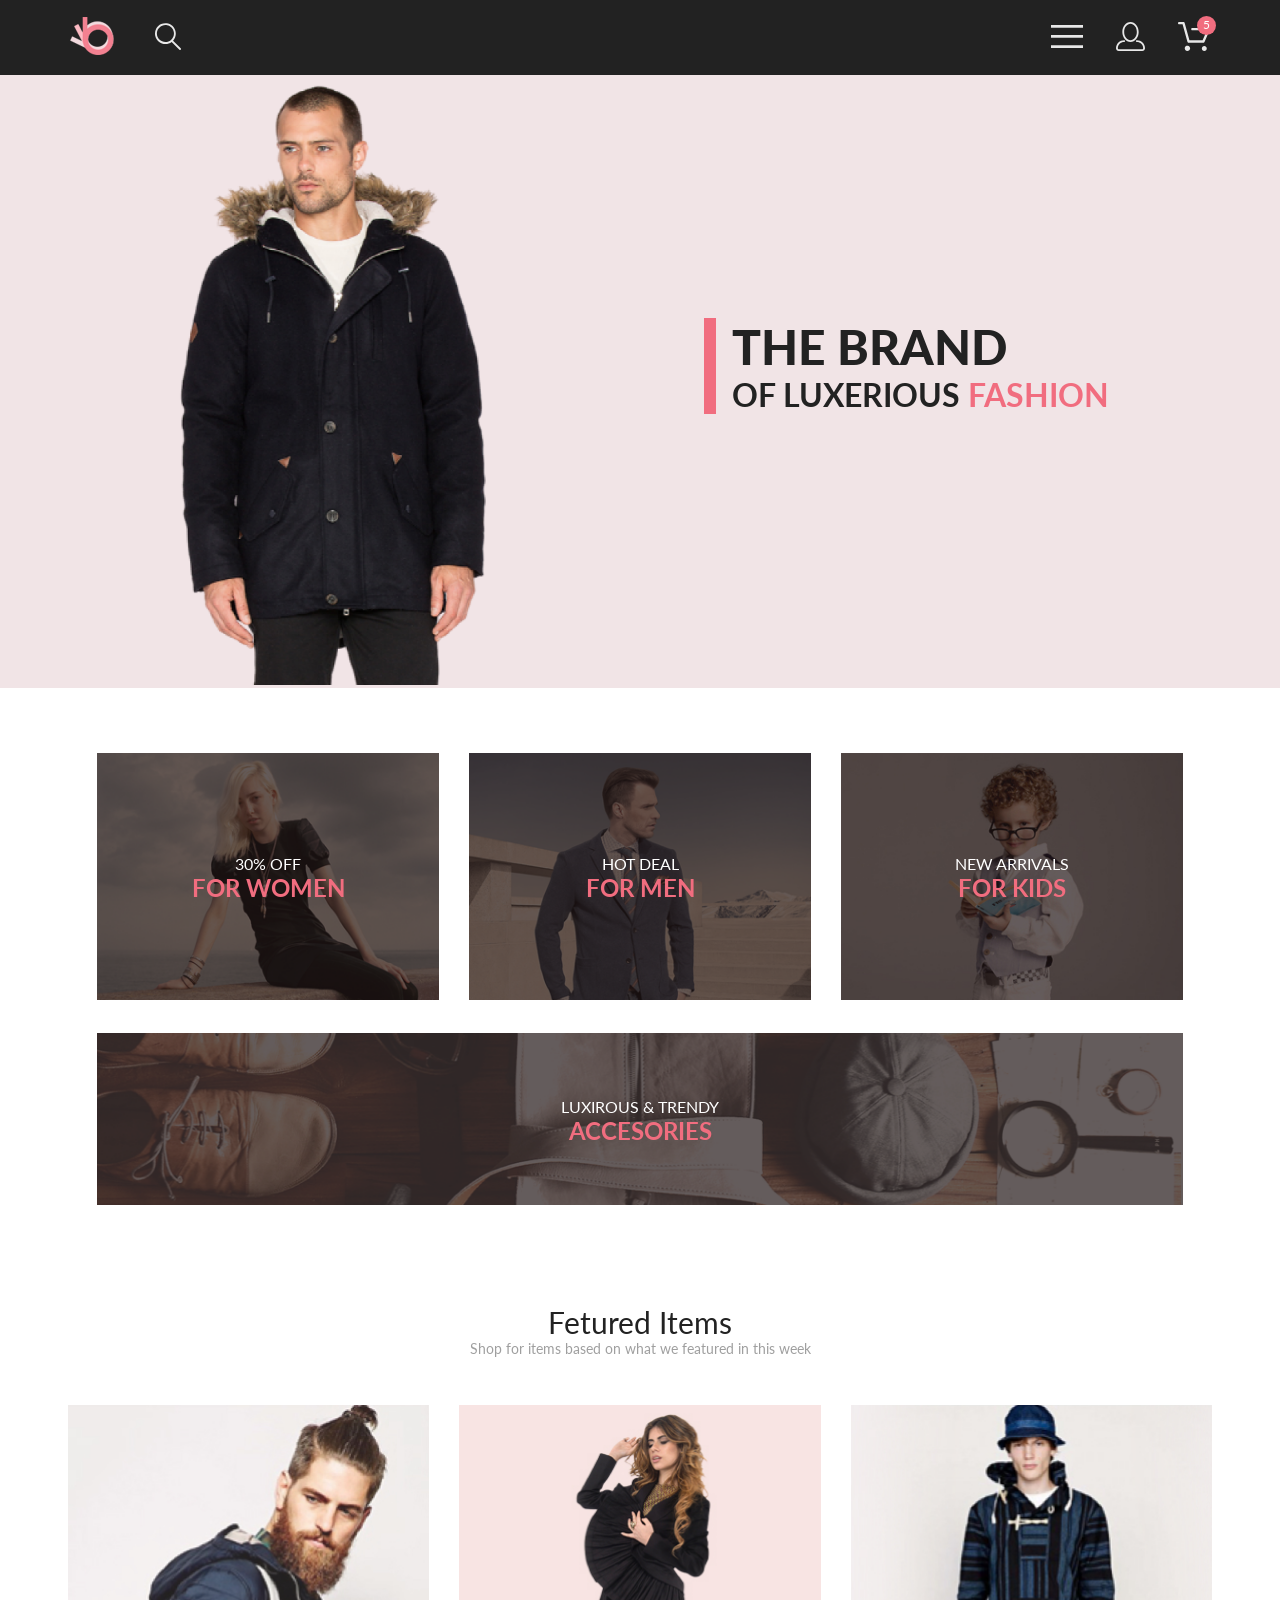
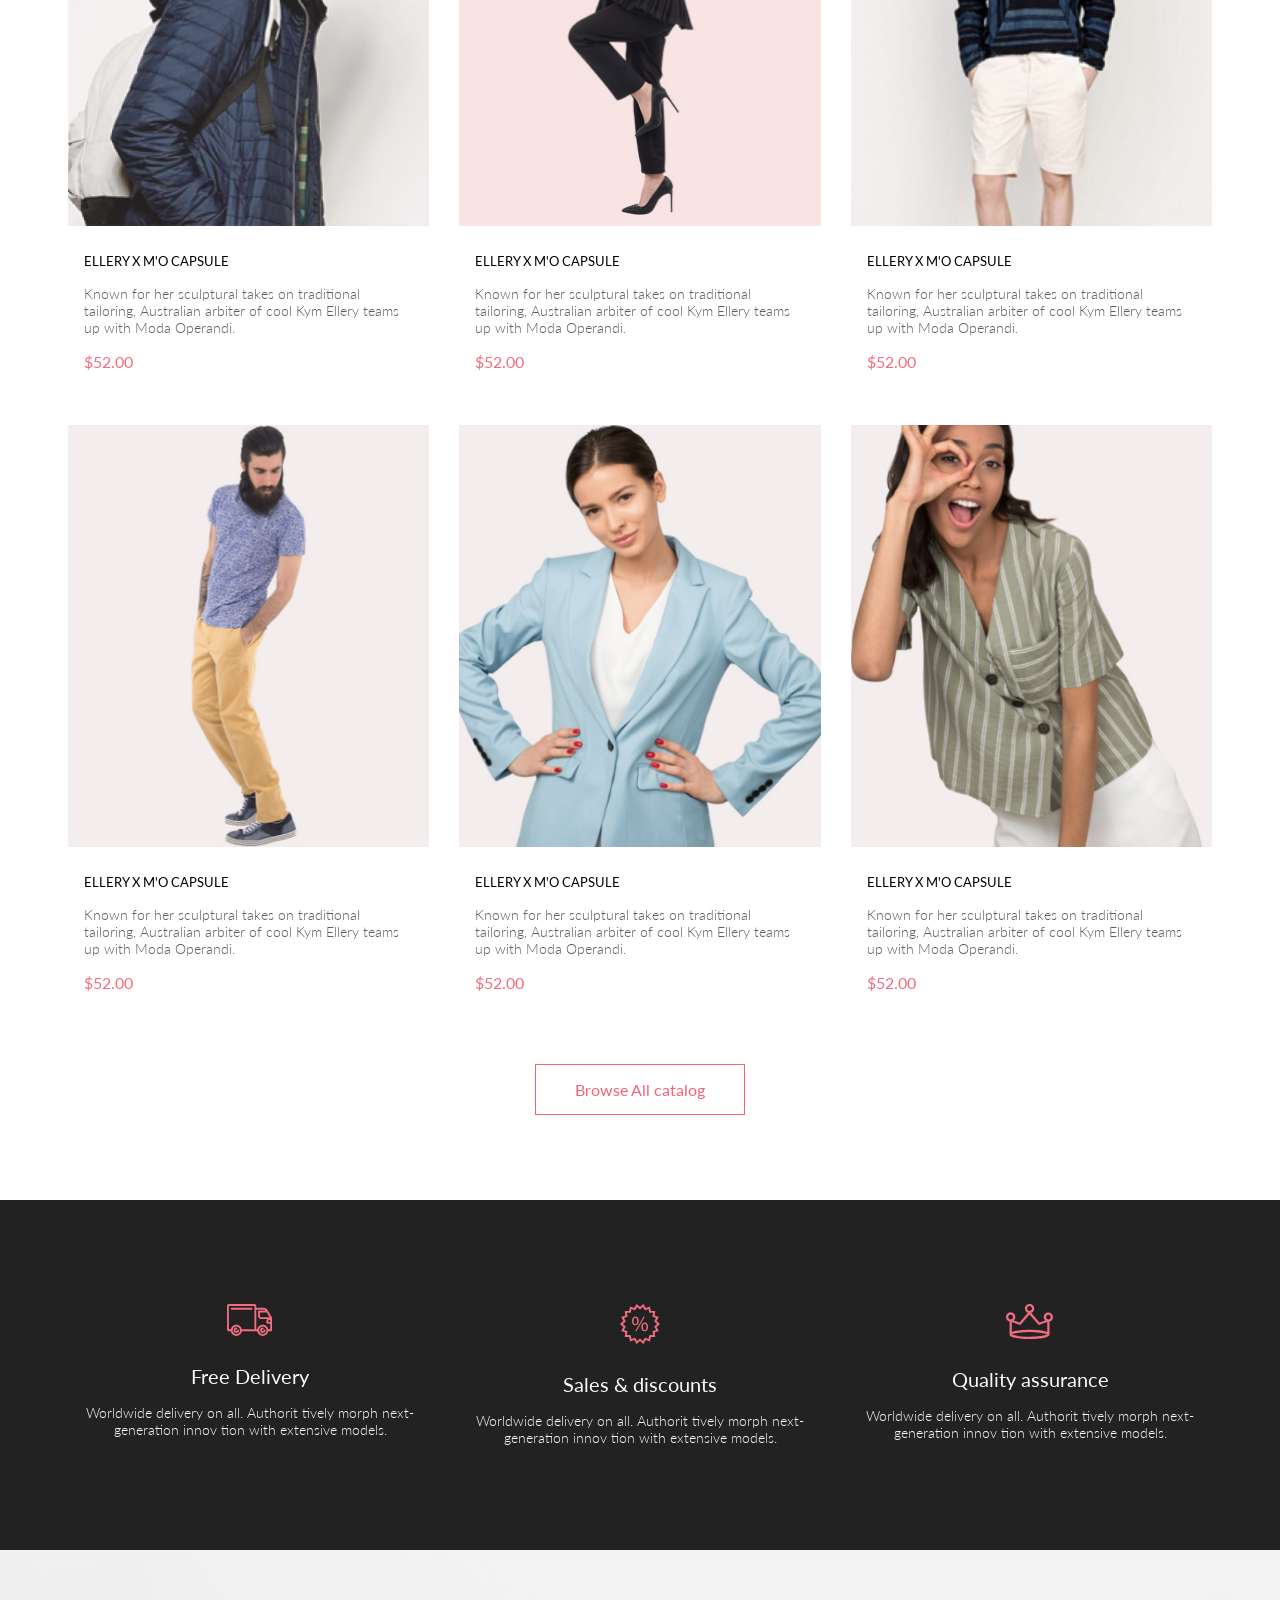
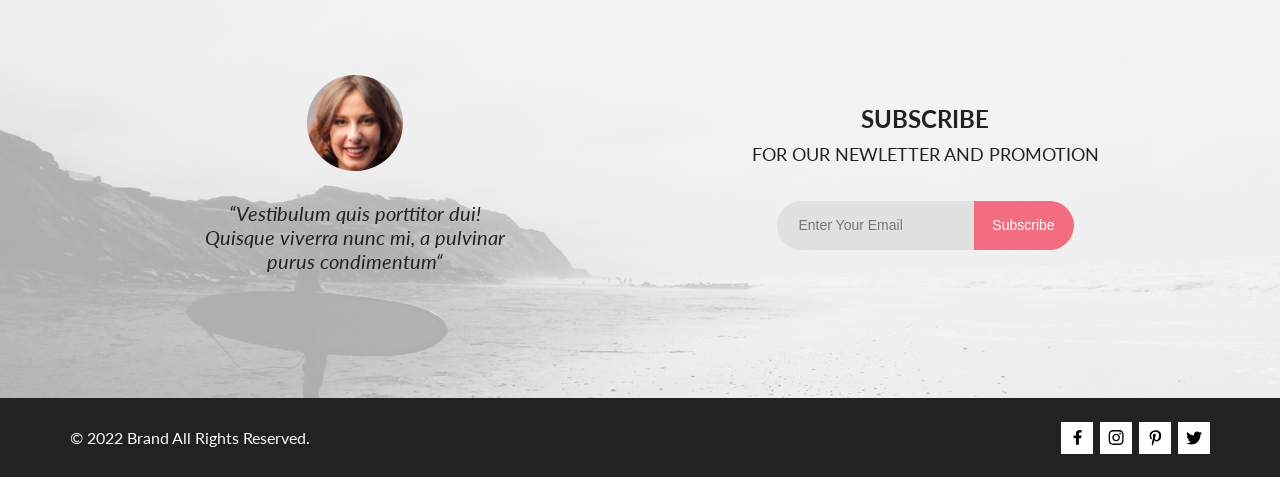
==== commit d232d414: "Add cart page" ====
--- a/index.html
+++ b/index.html
@@ -9,6 +9,7 @@
     <meta http-equiv="X-UA-Compatible" content="IE=edge">
     <meta name="viewport" content="width=device-width, initial-scale=1.0">
     <title>Index</title>
+    <link rel="stylesheet" href="fonts/stylesheet.css">
     <link rel="stylesheet" href="style.css">
 </head>
 
@@ -19,36 +20,30 @@
                 <a href="#"><img src="img/logo.svg" alt="logo"></a>
                 <a href="" class="search"><img src="img/search.svg" alt="search"></a>
             </div>
-            <nav class="header_right">
-                <div class="nav">
-                    <label for="header_check">
-                        <img class="menu_img" src="img/menu.svg" alt="menu">
+            <div class="header_right">
+                <div class="burger">
+                    <label for="burger">
+                        <img class="burger_img" src="img/menu.svg" alt="menu">
                     </label>
-                    <input class="header_checkbox" id="header_check" type="checkbox">
-                    <div class="menu">
+                    <input class="header_checkbox" id="burger" type="checkbox">
+                    <nav class="menu">
                         <h3 class="menu_title">MENU</h3>
                         <h3 class="menu_subtitle">MAN</h3>
-                        <ul>
-                            <li class="menu_list"><a class="menu_link" href="">Accessories</a></li>
-                            <li class="menu_list"><a class="menu_link" href="">Bags</a></li>
-                            <li class="menu_list"><a class="menu_link" href="">Denim</a></li>
-                            <li class="menu_list"><a class="menu_link" href="">T-Shirts</a></li>
-                        </ul>
-                            <h3 class="menu_subtitle">WOMAN</h3>
-                        <ul>
-                            <li class="menu_list"><a class="menu_link" href="">Accessories</a></li>
-                            <li class="menu_list"><a class="menu_link" href="">Jackets&Coats</a></li>
-                            <li class="menu_list"><a class="menu_link" href="">Polos</a></li>
-                            <li class="menu_list"><a class="menu_link" href="">T-Shirts</a></li>
-                        </ul>
-                            <h3 class="menu_subtitle">KIDS</h3>
-                        <ul>
-                            <li class="menu_list"><a class="menu_link" href="">Accessories</a></li>
-                            <li class="menu_list"><a class="menu_link" href="">Jackets&Coats</a></li>
-                            <li class="menu_list"><a class="menu_link" href="">Polos</a></li>
-                            <li class="menu_list"><a class="menu_link" href="">T-Shirts</a></li>
-                        </ul>
-                    </div>
+                        <li class="menu_list"><a class="menu_link" href="">Accessories</a></li>
+                        <li class="menu_list"><a class="menu_link" href="">Bags</a></li>
+                        <li class="menu_list"><a class="menu_link" href="">Denim</a></li>
+                        <li class="menu_list"><a class="menu_link" href="">T-Shirts</a></li>
+                        <h3 class="menu_subtitle">WOMAN</h3>
+                        <li class="menu_list"><a class="menu_link" href="">Accessories</a></li>
+                        <li class="menu_list"><a class="menu_link" href="">Jackets&Coats</a></li>
+                        <li class="menu_list"><a class="menu_link" href="">Polos</a></li>
+                        <li class="menu_list"><a class="menu_link" href="">T-Shirts</a></li>
+                        <h3 class="menu_subtitle">KIDS</h3>
+                        <li class="menu_list"><a class="menu_link" href="">Accessories</a></li>
+                        <li class="menu_list"><a class="menu_link" href="">Jackets&Coats</a></li>
+                        <li class="menu_list"><a class="menu_link" href="">Polos</a></li>
+                        <li class="menu_list"><a class="menu_link" href="">T-Shirts</a></li>
+                    </nav>
                 </div>
                 <div class="account">
                     <img class="account_logo" src="img/account.svg" alt="account">
@@ -57,7 +52,7 @@
                     <img class="cart_logo" src="img/cart.svg" alt="cart">
                     <div class="count_products">5</div>
                 </div>
-            </nav>
+            </div>
         </header>
         <section class="promo center">
             <div class="promo_img">
@@ -66,184 +61,184 @@
             <div class="promo_content">
                 <div class="promo_info">
                     <h1 class="promo_title">THE BRAND</h1>
-                    <h2 class="promo_heading">OF LUXERIOUS <span class="color_text">FASHION</span></h2>
+                    <h2 class="promo_heading">OF LUXERIOUS <span class="promo_color-text">FASHION</span></h2>
                 </div>
             </div>
         </section>
+        <div class="offers center">
+            <div class="offers_item">
+                <img class="offers_img" src="img/for_women.png" alt="for_women">
+                <div class="offers_item_content">
+                    <h3 class="offers_subtitle">30% OFF</h3>
+                    <h2 class="offers_title">FOR WOMEN</h2>
+                </div>
+            </div>
+            <div class="offers_item">
+                <img class="offers_img" src="img/for_men.png" alt="for_men">
+                <div class="offers_item_content">
+                    <h3 class="offers_subtitle">HOT DEAL</h3>
+                    <h2 class="offers_title">FOR MEN</h2>
+                </div>
+    
+            </div>
+            <div class="offers_item">
+                <img class="offers_img" src="img/for_kids.png" alt="for_kids">
+                <div class="offers_item_content">
+                    <h3 class="offers_subtitle">NEW ARRIVALS</h3>
+                    <h2 class="offers_title">FOR KIDS</h2>
+                </div>
+            </div>
+            <div class="offers_item_big">
+                <img class="offers_img_big" src="img/accesories.png" alt="accesories">
+                <div class="offers_item_content">
+                    <h3 class="offers_subtitle">LUXIROUS & TRENDY</h3>
+                    <h2 class="offers_title">ACCESORIES</h2>
+                </div>
+            </div>
+        </div>
         <div class="catalog center">
-            <div class="catalog_item">
-                <img class="catalog_img" src="img/for_women.png" alt="for_women">
-                <div class="catalog_item_content">
-                    <h3 class="catalog_subtitle">30% OFF</h3>
-                    <h2 class="catalog_title">FOR WOMEN</h2>
-                </div>
-            </div>
-            <div class="catalog_item">
-                <img class="catalog_img" src="img/for_men.png" alt="for_men">
-                <div class="catalog_item_content">
-                    <h3 class="catalog_subtitle">HOT DEAL</h3>
-                    <h2 class="catalog_title">FOR MEN</h2>
-                </div>
-    
-            </div>
-            <div class="catalog_item">
-                <img class="catalog_img" src="img/for_kids.png" alt="for_kids">
-                <div class="catalog_item_content">
-                    <h3 class="catalog_subtitle">NEW ARRIVALS</h3>
-                    <h2 class="catalog_title">FOR KIDS</h2>
-                </div>
-            </div>
-            <div class="catalog_item_big">
-                <img class="catalog_img_big" src="img/accesories.png" alt="accesories">
-                <div class="catalog_item_content">
-                    <h3 class="catalog_subtitle">LUXIROUS & TRENDY</h3>
-                    <h2 class="catalog_title">ACCESORIES</h2>
-                </div>
-            </div>
-        </div>
-        <div class="products center">
-            <h3 class="products_title">Fetured Items</h3>
-            <p class="products_text">Shop for items based on what we featured in this week</p>
-            <div class="products_items">
-                <div class="products_item">
+            <h3 class="catalog_title">Fetured Items</h3>
+            <p class="catalog_text">Shop for items based on what we featured in this week</p>
+            <div class="catalog_items">
+                <div class="product">
                     <div class="product_img_block">
                         <img class="product_img" src="img/product_1.jpg" alt="product_1">
                         <div class="product_add">
                             <div class="product_add_button">
-                                <svg class="cart_img" width="25.987432" height="23.973267" viewBox="0 0 25.9874 23.9733"
-                                    fill="none" xmlns="http://www.w3.org/2000/svg"
-                                    xmlns:xlink="http://www.w3.org/1999/xlink">
-                                    <defs />
-                                    <path 
-                                        d="M21.3154 21.9733C21.3605 21.9619 21.3818 21.9409 21.3995 21.9199C21.4072 21.9108 21.415 21.9016 21.4229 21.8926C21.4594 21.8508 21.4627 21.7623 21.4619 21.7175C21.4487 21.6115 21.3579 21.5386 21.2806 21.5386C21.2769 21.5386 21.2731 21.5387 21.2707 21.5388C21.1926 21.5442 21.1048 21.6479 21.1114 21.7695C21.1207 21.8864 21.2069 21.9733 21.2787 21.9733L21.3154 21.9733ZM7.659 21.9669C7.75818 21.9669 7.83881 21.8726 7.83881 21.7566C7.83881 21.6411 7.75818 21.5471 7.659 21.5471C7.55988 21.5471 7.47919 21.6411 7.47919 21.7566C7.47919 21.8726 7.55988 21.9669 7.659 21.9669ZM21.4389 23.9733C21.3912 23.9733 21.3273 23.9733 21.2787 23.9733C20.1411 23.9733 19.1961 23.0615 19.116 21.905C19.0359 20.7 19.9332 19.6254 21.1347 19.5435C21.1836 19.5402 21.2323 19.5386 21.2806 19.5386C22.4194 19.5386 23.3808 20.4395 23.4585 21.5955C23.49 22.1985 23.3136 22.7682 22.9293 23.2083C22.545 23.6646 22.0158 23.9247 21.4389 23.9733ZM7.659 23.9669C6.45477 23.9669 5.47919 22.9779 5.47919 21.7566C5.47919 20.5361 6.45477 19.5471 7.659 19.5471C8.86316 19.5471 9.83881 20.5361 9.83881 21.7566C9.83881 22.9779 8.86316 23.9669 7.659 23.9669ZM20.6379 17.1008L8.57251 17.1008C8.13959 17.1008 7.75531 16.8075 7.64276 16.3845L3.71698 1.95471L0.961182 1.95471C0.432861 1.95471 0 1.51562 0 0.977417C0 0.440063 0.432861 0 0.961182 0L4.43878 0C4.87079 0 5.25507 0.293335 5.36755 0.717285L9.2934 15.1461L19.9971 15.1461L23.5539 6.84082L11.6973 6.84082C11.1681 6.84082 10.7352 6.40076 10.7352 5.86353C10.7352 5.32617 11.1681 4.88611 11.6973 4.88611L25.0281 4.88611C25.3485 4.88611 25.6536 5.04895 25.8291 5.32617C26.0055 5.60242 26.0379 5.94446 25.9092 6.25403L21.519 16.514C21.3588 16.8723 21.0222 17.1008 20.6379 17.1008Z"
-                                        fill="#FFFFFF" fill-opacity="1.000000" fill-rule="nonzero" />
-                                </svg>
-                                <p class="add_to_cart">Add to Cart</p>
-                            </div>
-                        </div>
-    
-                    </div>
-                    <div class="product_content">
-                        <h3 class="product_name">ELLERY X M'O CAPSULE</h3>
-                        <p class="product_dsc">Known for her sculptural takes on traditional tailoring, Australian arbiter
-                            of cool Kym Ellery teams up with Moda Operandi.</p>
-                        <P class="product_price">$52.00</P>
-                    </div>
-                </div>
-                <div class="products_item">
+                                <svg class="product_cart-img" width="25.987432" height="23.973267" viewBox="0 0 25.9874 23.9733"
+                                    fill="none" xmlns="http://www.w3.org/2000/svg"
+                                    xmlns:xlink="http://www.w3.org/1999/xlink">
+                                    <defs />
+                                    <path 
+                                        d="M21.3154 21.9733C21.3605 21.9619 21.3818 21.9409 21.3995 21.9199C21.4072 21.9108 21.415 21.9016 21.4229 21.8926C21.4594 21.8508 21.4627 21.7623 21.4619 21.7175C21.4487 21.6115 21.3579 21.5386 21.2806 21.5386C21.2769 21.5386 21.2731 21.5387 21.2707 21.5388C21.1926 21.5442 21.1048 21.6479 21.1114 21.7695C21.1207 21.8864 21.2069 21.9733 21.2787 21.9733L21.3154 21.9733ZM7.659 21.9669C7.75818 21.9669 7.83881 21.8726 7.83881 21.7566C7.83881 21.6411 7.75818 21.5471 7.659 21.5471C7.55988 21.5471 7.47919 21.6411 7.47919 21.7566C7.47919 21.8726 7.55988 21.9669 7.659 21.9669ZM21.4389 23.9733C21.3912 23.9733 21.3273 23.9733 21.2787 23.9733C20.1411 23.9733 19.1961 23.0615 19.116 21.905C19.0359 20.7 19.9332 19.6254 21.1347 19.5435C21.1836 19.5402 21.2323 19.5386 21.2806 19.5386C22.4194 19.5386 23.3808 20.4395 23.4585 21.5955C23.49 22.1985 23.3136 22.7682 22.9293 23.2083C22.545 23.6646 22.0158 23.9247 21.4389 23.9733ZM7.659 23.9669C6.45477 23.9669 5.47919 22.9779 5.47919 21.7566C5.47919 20.5361 6.45477 19.5471 7.659 19.5471C8.86316 19.5471 9.83881 20.5361 9.83881 21.7566C9.83881 22.9779 8.86316 23.9669 7.659 23.9669ZM20.6379 17.1008L8.57251 17.1008C8.13959 17.1008 7.75531 16.8075 7.64276 16.3845L3.71698 1.95471L0.961182 1.95471C0.432861 1.95471 0 1.51562 0 0.977417C0 0.440063 0.432861 0 0.961182 0L4.43878 0C4.87079 0 5.25507 0.293335 5.36755 0.717285L9.2934 15.1461L19.9971 15.1461L23.5539 6.84082L11.6973 6.84082C11.1681 6.84082 10.7352 6.40076 10.7352 5.86353C10.7352 5.32617 11.1681 4.88611 11.6973 4.88611L25.0281 4.88611C25.3485 4.88611 25.6536 5.04895 25.8291 5.32617C26.0055 5.60242 26.0379 5.94446 25.9092 6.25403L21.519 16.514C21.3588 16.8723 21.0222 17.1008 20.6379 17.1008Z"
+                                        fill="#FFFFFF" fill-opacity="1.000000" fill-rule="nonzero" />
+                                </svg>
+                                <p class="product_add-to-cart">Add to Cart</p>
+                            </div>
+                        </div>
+    
+                    </div>
+                    <div class="product_content">
+                        <h3 class="product_name">ELLERY X M'O CAPSULE</h3>
+                        <p class="product_dsc">Known for her sculptural takes on traditional tailoring, Australian arbiter
+                            of cool Kym Ellery teams up with Moda Operandi.</p>
+                        <P class="product_price">$52.00</P>
+                    </div>
+                </div>
+                <div class="product">
                     <div class="product_img_block">
                         <img class="product_img" src="img/product_2.jpg" alt="product_2">
                         <div class="product_add">
                             <div class="product_add_button">
-                                <svg class="cart_img" width="25.987432" height="23.973267" viewBox="0 0 25.9874 23.9733"
-                                    fill="none" xmlns="http://www.w3.org/2000/svg"
-                                    xmlns:xlink="http://www.w3.org/1999/xlink">
-                                    <defs />
-                                    <path 
-                                        d="M21.3154 21.9733C21.3605 21.9619 21.3818 21.9409 21.3995 21.9199C21.4072 21.9108 21.415 21.9016 21.4229 21.8926C21.4594 21.8508 21.4627 21.7623 21.4619 21.7175C21.4487 21.6115 21.3579 21.5386 21.2806 21.5386C21.2769 21.5386 21.2731 21.5387 21.2707 21.5388C21.1926 21.5442 21.1048 21.6479 21.1114 21.7695C21.1207 21.8864 21.2069 21.9733 21.2787 21.9733L21.3154 21.9733ZM7.659 21.9669C7.75818 21.9669 7.83881 21.8726 7.83881 21.7566C7.83881 21.6411 7.75818 21.5471 7.659 21.5471C7.55988 21.5471 7.47919 21.6411 7.47919 21.7566C7.47919 21.8726 7.55988 21.9669 7.659 21.9669ZM21.4389 23.9733C21.3912 23.9733 21.3273 23.9733 21.2787 23.9733C20.1411 23.9733 19.1961 23.0615 19.116 21.905C19.0359 20.7 19.9332 19.6254 21.1347 19.5435C21.1836 19.5402 21.2323 19.5386 21.2806 19.5386C22.4194 19.5386 23.3808 20.4395 23.4585 21.5955C23.49 22.1985 23.3136 22.7682 22.9293 23.2083C22.545 23.6646 22.0158 23.9247 21.4389 23.9733ZM7.659 23.9669C6.45477 23.9669 5.47919 22.9779 5.47919 21.7566C5.47919 20.5361 6.45477 19.5471 7.659 19.5471C8.86316 19.5471 9.83881 20.5361 9.83881 21.7566C9.83881 22.9779 8.86316 23.9669 7.659 23.9669ZM20.6379 17.1008L8.57251 17.1008C8.13959 17.1008 7.75531 16.8075 7.64276 16.3845L3.71698 1.95471L0.961182 1.95471C0.432861 1.95471 0 1.51562 0 0.977417C0 0.440063 0.432861 0 0.961182 0L4.43878 0C4.87079 0 5.25507 0.293335 5.36755 0.717285L9.2934 15.1461L19.9971 15.1461L23.5539 6.84082L11.6973 6.84082C11.1681 6.84082 10.7352 6.40076 10.7352 5.86353C10.7352 5.32617 11.1681 4.88611 11.6973 4.88611L25.0281 4.88611C25.3485 4.88611 25.6536 5.04895 25.8291 5.32617C26.0055 5.60242 26.0379 5.94446 25.9092 6.25403L21.519 16.514C21.3588 16.8723 21.0222 17.1008 20.6379 17.1008Z"
-                                        fill="#FFFFFF" fill-opacity="1.000000" fill-rule="nonzero" />
-                                </svg>
-                                <p class="add_to_cart">Add to Cart</p>
-                            </div>
-                        </div>
-    
-                    </div>
-                    <div class="product_content">
-                        <h3 class="product_name">ELLERY X M'O CAPSULE</h3>
-                        <p class="product_dsc">Known for her sculptural takes on traditional tailoring, Australian arbiter
-                            of cool Kym Ellery teams up with Moda Operandi.</p>
-                        <P class="product_price">$52.00</P>
-                    </div>
-                </div>
-                <div class="products_item">
+                                <svg class="product_cart-img" width="25.987432" height="23.973267" viewBox="0 0 25.9874 23.9733"
+                                    fill="none" xmlns="http://www.w3.org/2000/svg"
+                                    xmlns:xlink="http://www.w3.org/1999/xlink">
+                                    <defs />
+                                    <path 
+                                        d="M21.3154 21.9733C21.3605 21.9619 21.3818 21.9409 21.3995 21.9199C21.4072 21.9108 21.415 21.9016 21.4229 21.8926C21.4594 21.8508 21.4627 21.7623 21.4619 21.7175C21.4487 21.6115 21.3579 21.5386 21.2806 21.5386C21.2769 21.5386 21.2731 21.5387 21.2707 21.5388C21.1926 21.5442 21.1048 21.6479 21.1114 21.7695C21.1207 21.8864 21.2069 21.9733 21.2787 21.9733L21.3154 21.9733ZM7.659 21.9669C7.75818 21.9669 7.83881 21.8726 7.83881 21.7566C7.83881 21.6411 7.75818 21.5471 7.659 21.5471C7.55988 21.5471 7.47919 21.6411 7.47919 21.7566C7.47919 21.8726 7.55988 21.9669 7.659 21.9669ZM21.4389 23.9733C21.3912 23.9733 21.3273 23.9733 21.2787 23.9733C20.1411 23.9733 19.1961 23.0615 19.116 21.905C19.0359 20.7 19.9332 19.6254 21.1347 19.5435C21.1836 19.5402 21.2323 19.5386 21.2806 19.5386C22.4194 19.5386 23.3808 20.4395 23.4585 21.5955C23.49 22.1985 23.3136 22.7682 22.9293 23.2083C22.545 23.6646 22.0158 23.9247 21.4389 23.9733ZM7.659 23.9669C6.45477 23.9669 5.47919 22.9779 5.47919 21.7566C5.47919 20.5361 6.45477 19.5471 7.659 19.5471C8.86316 19.5471 9.83881 20.5361 9.83881 21.7566C9.83881 22.9779 8.86316 23.9669 7.659 23.9669ZM20.6379 17.1008L8.57251 17.1008C8.13959 17.1008 7.75531 16.8075 7.64276 16.3845L3.71698 1.95471L0.961182 1.95471C0.432861 1.95471 0 1.51562 0 0.977417C0 0.440063 0.432861 0 0.961182 0L4.43878 0C4.87079 0 5.25507 0.293335 5.36755 0.717285L9.2934 15.1461L19.9971 15.1461L23.5539 6.84082L11.6973 6.84082C11.1681 6.84082 10.7352 6.40076 10.7352 5.86353C10.7352 5.32617 11.1681 4.88611 11.6973 4.88611L25.0281 4.88611C25.3485 4.88611 25.6536 5.04895 25.8291 5.32617C26.0055 5.60242 26.0379 5.94446 25.9092 6.25403L21.519 16.514C21.3588 16.8723 21.0222 17.1008 20.6379 17.1008Z"
+                                        fill="#FFFFFF" fill-opacity="1.000000" fill-rule="nonzero" />
+                                </svg>
+                                <p class="product_add-to-cart">Add to Cart</p>
+                            </div>
+                        </div>
+    
+                    </div>
+                    <div class="product_content">
+                        <h3 class="product_name">ELLERY X M'O CAPSULE</h3>
+                        <p class="product_dsc">Known for her sculptural takes on traditional tailoring, Australian arbiter
+                            of cool Kym Ellery teams up with Moda Operandi.</p>
+                        <P class="product_price">$52.00</P>
+                    </div>
+                </div>
+                <div class="product">
                     <div class="product_img_block">
                         <img class="product_img" src="img/product_3.jpg" alt="product_3">
                         <div class="product_add">
                             <div class="product_add_button">
-                                <svg class="cart_img" width="25.987432" height="23.973267" viewBox="0 0 25.9874 23.9733"
-                                    fill="none" xmlns="http://www.w3.org/2000/svg"
-                                    xmlns:xlink="http://www.w3.org/1999/xlink">
-                                    <defs />
-                                    <path 
-                                        d="M21.3154 21.9733C21.3605 21.9619 21.3818 21.9409 21.3995 21.9199C21.4072 21.9108 21.415 21.9016 21.4229 21.8926C21.4594 21.8508 21.4627 21.7623 21.4619 21.7175C21.4487 21.6115 21.3579 21.5386 21.2806 21.5386C21.2769 21.5386 21.2731 21.5387 21.2707 21.5388C21.1926 21.5442 21.1048 21.6479 21.1114 21.7695C21.1207 21.8864 21.2069 21.9733 21.2787 21.9733L21.3154 21.9733ZM7.659 21.9669C7.75818 21.9669 7.83881 21.8726 7.83881 21.7566C7.83881 21.6411 7.75818 21.5471 7.659 21.5471C7.55988 21.5471 7.47919 21.6411 7.47919 21.7566C7.47919 21.8726 7.55988 21.9669 7.659 21.9669ZM21.4389 23.9733C21.3912 23.9733 21.3273 23.9733 21.2787 23.9733C20.1411 23.9733 19.1961 23.0615 19.116 21.905C19.0359 20.7 19.9332 19.6254 21.1347 19.5435C21.1836 19.5402 21.2323 19.5386 21.2806 19.5386C22.4194 19.5386 23.3808 20.4395 23.4585 21.5955C23.49 22.1985 23.3136 22.7682 22.9293 23.2083C22.545 23.6646 22.0158 23.9247 21.4389 23.9733ZM7.659 23.9669C6.45477 23.9669 5.47919 22.9779 5.47919 21.7566C5.47919 20.5361 6.45477 19.5471 7.659 19.5471C8.86316 19.5471 9.83881 20.5361 9.83881 21.7566C9.83881 22.9779 8.86316 23.9669 7.659 23.9669ZM20.6379 17.1008L8.57251 17.1008C8.13959 17.1008 7.75531 16.8075 7.64276 16.3845L3.71698 1.95471L0.961182 1.95471C0.432861 1.95471 0 1.51562 0 0.977417C0 0.440063 0.432861 0 0.961182 0L4.43878 0C4.87079 0 5.25507 0.293335 5.36755 0.717285L9.2934 15.1461L19.9971 15.1461L23.5539 6.84082L11.6973 6.84082C11.1681 6.84082 10.7352 6.40076 10.7352 5.86353C10.7352 5.32617 11.1681 4.88611 11.6973 4.88611L25.0281 4.88611C25.3485 4.88611 25.6536 5.04895 25.8291 5.32617C26.0055 5.60242 26.0379 5.94446 25.9092 6.25403L21.519 16.514C21.3588 16.8723 21.0222 17.1008 20.6379 17.1008Z"
-                                        fill="#FFFFFF" fill-opacity="1.000000" fill-rule="nonzero" />
-                                </svg>
-                                <p class="add_to_cart">Add to Cart</p>
-                            </div>
-                        </div>
-    
-                    </div>
-                    <div class="product_content">
-                        <h3 class="product_name">ELLERY X M'O CAPSULE</h3>
-                        <p class="product_dsc">Known for her sculptural takes on traditional tailoring, Australian arbiter
-                            of cool Kym Ellery teams up with Moda Operandi.</p>
-                        <P class="product_price">$52.00</P>
-                    </div>
-                </div>
-                <div class="products_item">
+                                <svg class="product_cart-img" width="25.987432" height="23.973267" viewBox="0 0 25.9874 23.9733"
+                                    fill="none" xmlns="http://www.w3.org/2000/svg"
+                                    xmlns:xlink="http://www.w3.org/1999/xlink">
+                                    <defs />
+                                    <path 
+                                        d="M21.3154 21.9733C21.3605 21.9619 21.3818 21.9409 21.3995 21.9199C21.4072 21.9108 21.415 21.9016 21.4229 21.8926C21.4594 21.8508 21.4627 21.7623 21.4619 21.7175C21.4487 21.6115 21.3579 21.5386 21.2806 21.5386C21.2769 21.5386 21.2731 21.5387 21.2707 21.5388C21.1926 21.5442 21.1048 21.6479 21.1114 21.7695C21.1207 21.8864 21.2069 21.9733 21.2787 21.9733L21.3154 21.9733ZM7.659 21.9669C7.75818 21.9669 7.83881 21.8726 7.83881 21.7566C7.83881 21.6411 7.75818 21.5471 7.659 21.5471C7.55988 21.5471 7.47919 21.6411 7.47919 21.7566C7.47919 21.8726 7.55988 21.9669 7.659 21.9669ZM21.4389 23.9733C21.3912 23.9733 21.3273 23.9733 21.2787 23.9733C20.1411 23.9733 19.1961 23.0615 19.116 21.905C19.0359 20.7 19.9332 19.6254 21.1347 19.5435C21.1836 19.5402 21.2323 19.5386 21.2806 19.5386C22.4194 19.5386 23.3808 20.4395 23.4585 21.5955C23.49 22.1985 23.3136 22.7682 22.9293 23.2083C22.545 23.6646 22.0158 23.9247 21.4389 23.9733ZM7.659 23.9669C6.45477 23.9669 5.47919 22.9779 5.47919 21.7566C5.47919 20.5361 6.45477 19.5471 7.659 19.5471C8.86316 19.5471 9.83881 20.5361 9.83881 21.7566C9.83881 22.9779 8.86316 23.9669 7.659 23.9669ZM20.6379 17.1008L8.57251 17.1008C8.13959 17.1008 7.75531 16.8075 7.64276 16.3845L3.71698 1.95471L0.961182 1.95471C0.432861 1.95471 0 1.51562 0 0.977417C0 0.440063 0.432861 0 0.961182 0L4.43878 0C4.87079 0 5.25507 0.293335 5.36755 0.717285L9.2934 15.1461L19.9971 15.1461L23.5539 6.84082L11.6973 6.84082C11.1681 6.84082 10.7352 6.40076 10.7352 5.86353C10.7352 5.32617 11.1681 4.88611 11.6973 4.88611L25.0281 4.88611C25.3485 4.88611 25.6536 5.04895 25.8291 5.32617C26.0055 5.60242 26.0379 5.94446 25.9092 6.25403L21.519 16.514C21.3588 16.8723 21.0222 17.1008 20.6379 17.1008Z"
+                                        fill="#FFFFFF" fill-opacity="1.000000" fill-rule="nonzero" />
+                                </svg>
+                                <p class="product_add-to-cart">Add to Cart</p>
+                            </div>
+                        </div>
+    
+                    </div>
+                    <div class="product_content">
+                        <h3 class="product_name">ELLERY X M'O CAPSULE</h3>
+                        <p class="product_dsc">Known for her sculptural takes on traditional tailoring, Australian arbiter
+                            of cool Kym Ellery teams up with Moda Operandi.</p>
+                        <P class="product_price">$52.00</P>
+                    </div>
+                </div>
+                <div class="product">
                     <div class="product_img_block">
                         <img class="product_img" src="img/product_4.jpg" alt="product_4">
                         <div class="product_add">
                             <div class="product_add_button">
-                                <svg class="cart_img" width="25.987432" height="23.973267" viewBox="0 0 25.9874 23.9733"
-                                    fill="none" xmlns="http://www.w3.org/2000/svg"
-                                    xmlns:xlink="http://www.w3.org/1999/xlink">
-                                    <defs />
-                                    <path 
-                                        d="M21.3154 21.9733C21.3605 21.9619 21.3818 21.9409 21.3995 21.9199C21.4072 21.9108 21.415 21.9016 21.4229 21.8926C21.4594 21.8508 21.4627 21.7623 21.4619 21.7175C21.4487 21.6115 21.3579 21.5386 21.2806 21.5386C21.2769 21.5386 21.2731 21.5387 21.2707 21.5388C21.1926 21.5442 21.1048 21.6479 21.1114 21.7695C21.1207 21.8864 21.2069 21.9733 21.2787 21.9733L21.3154 21.9733ZM7.659 21.9669C7.75818 21.9669 7.83881 21.8726 7.83881 21.7566C7.83881 21.6411 7.75818 21.5471 7.659 21.5471C7.55988 21.5471 7.47919 21.6411 7.47919 21.7566C7.47919 21.8726 7.55988 21.9669 7.659 21.9669ZM21.4389 23.9733C21.3912 23.9733 21.3273 23.9733 21.2787 23.9733C20.1411 23.9733 19.1961 23.0615 19.116 21.905C19.0359 20.7 19.9332 19.6254 21.1347 19.5435C21.1836 19.5402 21.2323 19.5386 21.2806 19.5386C22.4194 19.5386 23.3808 20.4395 23.4585 21.5955C23.49 22.1985 23.3136 22.7682 22.9293 23.2083C22.545 23.6646 22.0158 23.9247 21.4389 23.9733ZM7.659 23.9669C6.45477 23.9669 5.47919 22.9779 5.47919 21.7566C5.47919 20.5361 6.45477 19.5471 7.659 19.5471C8.86316 19.5471 9.83881 20.5361 9.83881 21.7566C9.83881 22.9779 8.86316 23.9669 7.659 23.9669ZM20.6379 17.1008L8.57251 17.1008C8.13959 17.1008 7.75531 16.8075 7.64276 16.3845L3.71698 1.95471L0.961182 1.95471C0.432861 1.95471 0 1.51562 0 0.977417C0 0.440063 0.432861 0 0.961182 0L4.43878 0C4.87079 0 5.25507 0.293335 5.36755 0.717285L9.2934 15.1461L19.9971 15.1461L23.5539 6.84082L11.6973 6.84082C11.1681 6.84082 10.7352 6.40076 10.7352 5.86353C10.7352 5.32617 11.1681 4.88611 11.6973 4.88611L25.0281 4.88611C25.3485 4.88611 25.6536 5.04895 25.8291 5.32617C26.0055 5.60242 26.0379 5.94446 25.9092 6.25403L21.519 16.514C21.3588 16.8723 21.0222 17.1008 20.6379 17.1008Z"
-                                        fill="#FFFFFF" fill-opacity="1.000000" fill-rule="nonzero" />
-                                </svg>
-                                <p class="add_to_cart">Add to Cart</p>
-                            </div>
-                        </div>
-    
-                    </div>
-                    <div class="product_content">
-                        <h3 class="product_name">ELLERY X M'O CAPSULE</h3>
-                        <p class="product_dsc">Known for her sculptural takes on traditional tailoring, Australian arbiter
-                            of cool Kym Ellery teams up with Moda Operandi.</p>
-                        <P class="product_price">$52.00</P>
-                    </div>
-                </div>
-                <div class="products_item">
+                                <svg class="product_cart-img" width="25.987432" height="23.973267" viewBox="0 0 25.9874 23.9733"
+                                    fill="none" xmlns="http://www.w3.org/2000/svg"
+                                    xmlns:xlink="http://www.w3.org/1999/xlink">
+                                    <defs />
+                                    <path 
+                                        d="M21.3154 21.9733C21.3605 21.9619 21.3818 21.9409 21.3995 21.9199C21.4072 21.9108 21.415 21.9016 21.4229 21.8926C21.4594 21.8508 21.4627 21.7623 21.4619 21.7175C21.4487 21.6115 21.3579 21.5386 21.2806 21.5386C21.2769 21.5386 21.2731 21.5387 21.2707 21.5388C21.1926 21.5442 21.1048 21.6479 21.1114 21.7695C21.1207 21.8864 21.2069 21.9733 21.2787 21.9733L21.3154 21.9733ZM7.659 21.9669C7.75818 21.9669 7.83881 21.8726 7.83881 21.7566C7.83881 21.6411 7.75818 21.5471 7.659 21.5471C7.55988 21.5471 7.47919 21.6411 7.47919 21.7566C7.47919 21.8726 7.55988 21.9669 7.659 21.9669ZM21.4389 23.9733C21.3912 23.9733 21.3273 23.9733 21.2787 23.9733C20.1411 23.9733 19.1961 23.0615 19.116 21.905C19.0359 20.7 19.9332 19.6254 21.1347 19.5435C21.1836 19.5402 21.2323 19.5386 21.2806 19.5386C22.4194 19.5386 23.3808 20.4395 23.4585 21.5955C23.49 22.1985 23.3136 22.7682 22.9293 23.2083C22.545 23.6646 22.0158 23.9247 21.4389 23.9733ZM7.659 23.9669C6.45477 23.9669 5.47919 22.9779 5.47919 21.7566C5.47919 20.5361 6.45477 19.5471 7.659 19.5471C8.86316 19.5471 9.83881 20.5361 9.83881 21.7566C9.83881 22.9779 8.86316 23.9669 7.659 23.9669ZM20.6379 17.1008L8.57251 17.1008C8.13959 17.1008 7.75531 16.8075 7.64276 16.3845L3.71698 1.95471L0.961182 1.95471C0.432861 1.95471 0 1.51562 0 0.977417C0 0.440063 0.432861 0 0.961182 0L4.43878 0C4.87079 0 5.25507 0.293335 5.36755 0.717285L9.2934 15.1461L19.9971 15.1461L23.5539 6.84082L11.6973 6.84082C11.1681 6.84082 10.7352 6.40076 10.7352 5.86353C10.7352 5.32617 11.1681 4.88611 11.6973 4.88611L25.0281 4.88611C25.3485 4.88611 25.6536 5.04895 25.8291 5.32617C26.0055 5.60242 26.0379 5.94446 25.9092 6.25403L21.519 16.514C21.3588 16.8723 21.0222 17.1008 20.6379 17.1008Z"
+                                        fill="#FFFFFF" fill-opacity="1.000000" fill-rule="nonzero" />
+                                </svg>
+                                <p class="product_add-to-cart">Add to Cart</p>
+                            </div>
+                        </div>
+    
+                    </div>
+                    <div class="product_content">
+                        <h3 class="product_name">ELLERY X M'O CAPSULE</h3>
+                        <p class="product_dsc">Known for her sculptural takes on traditional tailoring, Australian arbiter
+                            of cool Kym Ellery teams up with Moda Operandi.</p>
+                        <P class="product_price">$52.00</P>
+                    </div>
+                </div>
+                <div class="product">
                     <div class="product_img_block">
                         <img class="product_img" src="img/product_5.jpg" alt="product_5">
                         <div class="product_add">
                             <div class="product_add_button">
-                                <svg class="cart_img" width="25.987432" height="23.973267" viewBox="0 0 25.9874 23.9733"
-                                    fill="none" xmlns="http://www.w3.org/2000/svg"
-                                    xmlns:xlink="http://www.w3.org/1999/xlink">
-                                    <defs />
-                                    <path 
-                                        d="M21.3154 21.9733C21.3605 21.9619 21.3818 21.9409 21.3995 21.9199C21.4072 21.9108 21.415 21.9016 21.4229 21.8926C21.4594 21.8508 21.4627 21.7623 21.4619 21.7175C21.4487 21.6115 21.3579 21.5386 21.2806 21.5386C21.2769 21.5386 21.2731 21.5387 21.2707 21.5388C21.1926 21.5442 21.1048 21.6479 21.1114 21.7695C21.1207 21.8864 21.2069 21.9733 21.2787 21.9733L21.3154 21.9733ZM7.659 21.9669C7.75818 21.9669 7.83881 21.8726 7.83881 21.7566C7.83881 21.6411 7.75818 21.5471 7.659 21.5471C7.55988 21.5471 7.47919 21.6411 7.47919 21.7566C7.47919 21.8726 7.55988 21.9669 7.659 21.9669ZM21.4389 23.9733C21.3912 23.9733 21.3273 23.9733 21.2787 23.9733C20.1411 23.9733 19.1961 23.0615 19.116 21.905C19.0359 20.7 19.9332 19.6254 21.1347 19.5435C21.1836 19.5402 21.2323 19.5386 21.2806 19.5386C22.4194 19.5386 23.3808 20.4395 23.4585 21.5955C23.49 22.1985 23.3136 22.7682 22.9293 23.2083C22.545 23.6646 22.0158 23.9247 21.4389 23.9733ZM7.659 23.9669C6.45477 23.9669 5.47919 22.9779 5.47919 21.7566C5.47919 20.5361 6.45477 19.5471 7.659 19.5471C8.86316 19.5471 9.83881 20.5361 9.83881 21.7566C9.83881 22.9779 8.86316 23.9669 7.659 23.9669ZM20.6379 17.1008L8.57251 17.1008C8.13959 17.1008 7.75531 16.8075 7.64276 16.3845L3.71698 1.95471L0.961182 1.95471C0.432861 1.95471 0 1.51562 0 0.977417C0 0.440063 0.432861 0 0.961182 0L4.43878 0C4.87079 0 5.25507 0.293335 5.36755 0.717285L9.2934 15.1461L19.9971 15.1461L23.5539 6.84082L11.6973 6.84082C11.1681 6.84082 10.7352 6.40076 10.7352 5.86353C10.7352 5.32617 11.1681 4.88611 11.6973 4.88611L25.0281 4.88611C25.3485 4.88611 25.6536 5.04895 25.8291 5.32617C26.0055 5.60242 26.0379 5.94446 25.9092 6.25403L21.519 16.514C21.3588 16.8723 21.0222 17.1008 20.6379 17.1008Z"
-                                        fill="#FFFFFF" fill-opacity="1.000000" fill-rule="nonzero" />
-                                </svg>
-                                <p class="add_to_cart">Add to Cart</p>
-                            </div>
-                        </div>
-    
-                    </div>
-                    <div class="product_content">
-                        <h3 class="product_name">ELLERY X M'O CAPSULE</h3>
-                        <p class="product_dsc">Known for her sculptural takes on traditional tailoring, Australian arbiter
-                            of cool Kym Ellery teams up with Moda Operandi.</p>
-                        <P class="product_price">$52.00</P>
-                    </div>
-                </div>
-                <div class="products_item">
+                                <svg class="product_cart-img" width="25.987432" height="23.973267" viewBox="0 0 25.9874 23.9733"
+                                    fill="none" xmlns="http://www.w3.org/2000/svg"
+                                    xmlns:xlink="http://www.w3.org/1999/xlink">
+                                    <defs />
+                                    <path 
+                                        d="M21.3154 21.9733C21.3605 21.9619 21.3818 21.9409 21.3995 21.9199C21.4072 21.9108 21.415 21.9016 21.4229 21.8926C21.4594 21.8508 21.4627 21.7623 21.4619 21.7175C21.4487 21.6115 21.3579 21.5386 21.2806 21.5386C21.2769 21.5386 21.2731 21.5387 21.2707 21.5388C21.1926 21.5442 21.1048 21.6479 21.1114 21.7695C21.1207 21.8864 21.2069 21.9733 21.2787 21.9733L21.3154 21.9733ZM7.659 21.9669C7.75818 21.9669 7.83881 21.8726 7.83881 21.7566C7.83881 21.6411 7.75818 21.5471 7.659 21.5471C7.55988 21.5471 7.47919 21.6411 7.47919 21.7566C7.47919 21.8726 7.55988 21.9669 7.659 21.9669ZM21.4389 23.9733C21.3912 23.9733 21.3273 23.9733 21.2787 23.9733C20.1411 23.9733 19.1961 23.0615 19.116 21.905C19.0359 20.7 19.9332 19.6254 21.1347 19.5435C21.1836 19.5402 21.2323 19.5386 21.2806 19.5386C22.4194 19.5386 23.3808 20.4395 23.4585 21.5955C23.49 22.1985 23.3136 22.7682 22.9293 23.2083C22.545 23.6646 22.0158 23.9247 21.4389 23.9733ZM7.659 23.9669C6.45477 23.9669 5.47919 22.9779 5.47919 21.7566C5.47919 20.5361 6.45477 19.5471 7.659 19.5471C8.86316 19.5471 9.83881 20.5361 9.83881 21.7566C9.83881 22.9779 8.86316 23.9669 7.659 23.9669ZM20.6379 17.1008L8.57251 17.1008C8.13959 17.1008 7.75531 16.8075 7.64276 16.3845L3.71698 1.95471L0.961182 1.95471C0.432861 1.95471 0 1.51562 0 0.977417C0 0.440063 0.432861 0 0.961182 0L4.43878 0C4.87079 0 5.25507 0.293335 5.36755 0.717285L9.2934 15.1461L19.9971 15.1461L23.5539 6.84082L11.6973 6.84082C11.1681 6.84082 10.7352 6.40076 10.7352 5.86353C10.7352 5.32617 11.1681 4.88611 11.6973 4.88611L25.0281 4.88611C25.3485 4.88611 25.6536 5.04895 25.8291 5.32617C26.0055 5.60242 26.0379 5.94446 25.9092 6.25403L21.519 16.514C21.3588 16.8723 21.0222 17.1008 20.6379 17.1008Z"
+                                        fill="#FFFFFF" fill-opacity="1.000000" fill-rule="nonzero" />
+                                </svg>
+                                <p class="product_add-to-cart">Add to Cart</p>
+                            </div>
+                        </div>
+    
+                    </div>
+                    <div class="product_content">
+                        <h3 class="product_name">ELLERY X M'O CAPSULE</h3>
+                        <p class="product_dsc">Known for her sculptural takes on traditional tailoring, Australian arbiter
+                            of cool Kym Ellery teams up with Moda Operandi.</p>
+                        <P class="product_price">$52.00</P>
+                    </div>
+                </div>
+                <div class="product">
                     <div class="product_img_block">
                         <img class="product_img" src="img/product_6.jpg" alt="product_6">
                         <div class="product_add">
                             <div class="product_add_button">
-                                <svg class="cart_img" width="25.987432" height="23.973267" viewBox="0 0 25.9874 23.9733"
-                                    fill="none" xmlns="http://www.w3.org/2000/svg"
-                                    xmlns:xlink="http://www.w3.org/1999/xlink">
-                                    <defs />
-                                    <path 
-                                        d="M21.3154 21.9733C21.3605 21.9619 21.3818 21.9409 21.3995 21.9199C21.4072 21.9108 21.415 21.9016 21.4229 21.8926C21.4594 21.8508 21.4627 21.7623 21.4619 21.7175C21.4487 21.6115 21.3579 21.5386 21.2806 21.5386C21.2769 21.5386 21.2731 21.5387 21.2707 21.5388C21.1926 21.5442 21.1048 21.6479 21.1114 21.7695C21.1207 21.8864 21.2069 21.9733 21.2787 21.9733L21.3154 21.9733ZM7.659 21.9669C7.75818 21.9669 7.83881 21.8726 7.83881 21.7566C7.83881 21.6411 7.75818 21.5471 7.659 21.5471C7.55988 21.5471 7.47919 21.6411 7.47919 21.7566C7.47919 21.8726 7.55988 21.9669 7.659 21.9669ZM21.4389 23.9733C21.3912 23.9733 21.3273 23.9733 21.2787 23.9733C20.1411 23.9733 19.1961 23.0615 19.116 21.905C19.0359 20.7 19.9332 19.6254 21.1347 19.5435C21.1836 19.5402 21.2323 19.5386 21.2806 19.5386C22.4194 19.5386 23.3808 20.4395 23.4585 21.5955C23.49 22.1985 23.3136 22.7682 22.9293 23.2083C22.545 23.6646 22.0158 23.9247 21.4389 23.9733ZM7.659 23.9669C6.45477 23.9669 5.47919 22.9779 5.47919 21.7566C5.47919 20.5361 6.45477 19.5471 7.659 19.5471C8.86316 19.5471 9.83881 20.5361 9.83881 21.7566C9.83881 22.9779 8.86316 23.9669 7.659 23.9669ZM20.6379 17.1008L8.57251 17.1008C8.13959 17.1008 7.75531 16.8075 7.64276 16.3845L3.71698 1.95471L0.961182 1.95471C0.432861 1.95471 0 1.51562 0 0.977417C0 0.440063 0.432861 0 0.961182 0L4.43878 0C4.87079 0 5.25507 0.293335 5.36755 0.717285L9.2934 15.1461L19.9971 15.1461L23.5539 6.84082L11.6973 6.84082C11.1681 6.84082 10.7352 6.40076 10.7352 5.86353C10.7352 5.32617 11.1681 4.88611 11.6973 4.88611L25.0281 4.88611C25.3485 4.88611 25.6536 5.04895 25.8291 5.32617C26.0055 5.60242 26.0379 5.94446 25.9092 6.25403L21.519 16.514C21.3588 16.8723 21.0222 17.1008 20.6379 17.1008Z"
-                                        fill="#FFFFFF" fill-opacity="1.000000" fill-rule="nonzero" />
-                                </svg>
-                                <p class="add_to_cart">Add to Cart</p>
+                                <svg class="product_cart-img" width="25.987432" height="23.973267" viewBox="0 0 25.9874 23.9733"
+                                    fill="none" xmlns="http://www.w3.org/2000/svg"
+                                    xmlns:xlink="http://www.w3.org/1999/xlink">
+                                    <defs />
+                                    <path 
+                                        d="M21.3154 21.9733C21.3605 21.9619 21.3818 21.9409 21.3995 21.9199C21.4072 21.9108 21.415 21.9016 21.4229 21.8926C21.4594 21.8508 21.4627 21.7623 21.4619 21.7175C21.4487 21.6115 21.3579 21.5386 21.2806 21.5386C21.2769 21.5386 21.2731 21.5387 21.2707 21.5388C21.1926 21.5442 21.1048 21.6479 21.1114 21.7695C21.1207 21.8864 21.2069 21.9733 21.2787 21.9733L21.3154 21.9733ZM7.659 21.9669C7.75818 21.9669 7.83881 21.8726 7.83881 21.7566C7.83881 21.6411 7.75818 21.5471 7.659 21.5471C7.55988 21.5471 7.47919 21.6411 7.47919 21.7566C7.47919 21.8726 7.55988 21.9669 7.659 21.9669ZM21.4389 23.9733C21.3912 23.9733 21.3273 23.9733 21.2787 23.9733C20.1411 23.9733 19.1961 23.0615 19.116 21.905C19.0359 20.7 19.9332 19.6254 21.1347 19.5435C21.1836 19.5402 21.2323 19.5386 21.2806 19.5386C22.4194 19.5386 23.3808 20.4395 23.4585 21.5955C23.49 22.1985 23.3136 22.7682 22.9293 23.2083C22.545 23.6646 22.0158 23.9247 21.4389 23.9733ZM7.659 23.9669C6.45477 23.9669 5.47919 22.9779 5.47919 21.7566C5.47919 20.5361 6.45477 19.5471 7.659 19.5471C8.86316 19.5471 9.83881 20.5361 9.83881 21.7566C9.83881 22.9779 8.86316 23.9669 7.659 23.9669ZM20.6379 17.1008L8.57251 17.1008C8.13959 17.1008 7.75531 16.8075 7.64276 16.3845L3.71698 1.95471L0.961182 1.95471C0.432861 1.95471 0 1.51562 0 0.977417C0 0.440063 0.432861 0 0.961182 0L4.43878 0C4.87079 0 5.25507 0.293335 5.36755 0.717285L9.2934 15.1461L19.9971 15.1461L23.5539 6.84082L11.6973 6.84082C11.1681 6.84082 10.7352 6.40076 10.7352 5.86353C10.7352 5.32617 11.1681 4.88611 11.6973 4.88611L25.0281 4.88611C25.3485 4.88611 25.6536 5.04895 25.8291 5.32617C26.0055 5.60242 26.0379 5.94446 25.9092 6.25403L21.519 16.514C21.3588 16.8723 21.0222 17.1008 20.6379 17.1008Z"
+                                        fill="#FFFFFF" fill-opacity="1.000000" fill-rule="nonzero" />
+                                </svg>
+                                <p class="product_add-to-cart">Add to Cart</p>
                             </div>
                         </div>
     
@@ -257,7 +252,7 @@
                 </div>
             </div>
             <div class="button_all_products">
-                <a href="#" class="all_products">Browse All Products</a>
+                <a href="#" class="all_products">Browse All catalog</a>
             </div>
         </div>
         <section class="features center">
@@ -298,13 +293,13 @@
         </section>
         <footer class="footer">
             <div class="footer_copyright">
-                <p class="copyright_text">
+                <p class="footer_copyright-text">
                     © 2022 Brand All Rights Reserved.
                 </p>
             </div>
             <div class="footer_social_media">
                 <a href="#">
-                    <div class="social_meida_icon"><svg width="11" height="16" viewBox="0 0 11 16" fill="none"
+                    <div class="footer_social-media-icon"><svg width="11" height="16" viewBox="0 0 11 16" fill="none"
                             xmlns="http://www.w3.org/2000/svg">
                             <path
                                 d="M9.08836 8.28L9.50686 5.61602H6.89022V3.88729C6.89022 3.15847 7.25574 2.44806 8.42765 2.44806H9.61722V0.179975C9.61722 0.179975 8.53772 0 7.50561 0C5.35073 0 3.9422 1.27593 3.9422 3.5857V5.61602H1.54688V8.28H3.9422V14.72H6.89022V8.28H9.08836Z"
@@ -313,7 +308,7 @@
                     </div>
                 </a>
                 <a href="">
-                    <div class="social_meida_icon"><svg width="16" height="15" viewBox="0 0 16 15" fill="none"
+                    <div class="footer_social-media-icon"><svg width="16" height="15" viewBox="0 0 16 15" fill="none"
                             xmlns="http://www.w3.org/2000/svg">
                             <path
                                 d="M8.13677 3.68162C6.02163 3.68162 4.31555 5.38494 4.31555 7.49666C4.31555 9.60838 6.02163 11.3117 8.13677 11.3117C10.2519 11.3117 11.958 9.60838 11.958 7.49666C11.958 5.38494 10.2519 3.68162 8.13677 3.68162ZM8.13677 9.97693C6.76991 9.97693 5.65248 8.86463 5.65248 7.49666C5.65248 6.12869 6.76658 5.01639 8.13677 5.01639C9.50695 5.01639 10.6211 6.12869 10.6211 7.49666C10.6211 8.86463 9.50363 9.97693 8.13677 9.97693ZM13.0056 3.52557C13.0056 4.02029 12.6065 4.41541 12.1143 4.41541C11.6188 4.41541 11.223 4.01697 11.223 3.52557C11.223 3.03416 11.6221 2.63572 12.1143 2.63572C12.6065 2.63572 13.0056 3.03416 13.0056 3.52557ZM15.5364 4.42869C15.4799 3.2367 15.2072 2.18084 14.3325 1.31092C13.4612 0.440997 12.4036 0.168732 11.2097 0.108966C9.9792 0.0392395 6.29101 0.0392395 5.0605 0.108966C3.8699 0.165411 2.81233 0.437677 1.93768 1.3076C1.06302 2.17752 0.793639 3.23338 0.733776 4.42537C0.663937 5.65389 0.663937 9.33611 0.733776 10.5646C0.790313 11.7566 1.06302 12.8125 1.93768 13.6824C2.81233 14.5523 3.86658 14.8246 5.0605 14.8844C6.29101 14.9541 9.9792 14.9541 11.2097 14.8844C12.4036 14.8279 13.4612 14.5556 14.3325 13.6824C15.2039 12.8125 15.4766 11.7566 15.5364 10.5646C15.6063 9.33611 15.6063 5.65721 15.5364 4.42869ZM13.9468 11.8828C13.6874 12.5336 13.1852 13.0349 12.53 13.2972C11.5489 13.6857 9.22094 13.5961 8.13677 13.5961C7.05259 13.5961 4.72128 13.6824 3.74353 13.2972C3.09169 13.0383 2.58951 12.5369 2.32678 11.8828C1.93768 10.9033 2.02747 8.57908 2.02747 7.49666C2.02747 6.41424 1.941 4.0867 2.32678 3.11053C2.58619 2.45975 3.08837 1.95838 3.74353 1.69608C4.72461 1.3076 7.05259 1.39725 8.13677 1.39725C9.22094 1.39725 11.5523 1.31092 12.53 1.69608C13.1818 1.95506 13.684 2.45643 13.9468 3.11053C14.3359 4.09002 14.2461 6.41424 14.2461 7.49666C14.2461 8.57908 14.3359 10.9066 13.9468 11.8828Z"
@@ -322,7 +317,7 @@
                     </div>
                 </a>
                 <a href="">
-                    <div class="social_meida_icon"><svg width="13" height="16" viewBox="0 0 13 16" fill="none"
+                    <div class="footer_social-media-icon"><svg width="13" height="16" viewBox="0 0 13 16" fill="none"
                             xmlns="http://www.w3.org/2000/svg">
                             <g clip-path="url(#clip0_190_1618)">
                                 <path
@@ -338,7 +333,7 @@
                     </div>
                 </a>
                 <a href="">
-                    <div class="social_meida_icon">
+                    <div class="footer_social-media-icon">
                         <svg width="17" height="14" viewBox="0 0 17 14" fill="none" xmlns="http://www.w3.org/2000/svg">
                             <path
                                 d="M14.4181 3.74107C14.4281 3.88319 14.4281 4.02535 14.4281 4.16747C14.4281 8.50247 11.1509 13.4974 5.16096 13.4974C3.31558 13.4974 1.60132 12.9593 0.159302 12.0253C0.421495 12.0558 0.673569 12.0659 0.94585 12.0659C2.46851 12.0659 3.8702 11.5482 4.98953 10.6649C3.5576 10.6345 2.3576 9.69032 1.94415 8.39081C2.14585 8.42125 2.34751 8.44156 2.5593 8.44156C2.85172 8.44156 3.14418 8.40094 3.41643 8.32991C1.92401 8.02531 0.80465 6.70553 0.80465 5.11163V5.07103C1.23825 5.31469 1.74249 5.46697 2.2769 5.48725C1.39959 4.89841 0.824826 3.89335 0.824826 2.75628C0.824826 2.14716 0.98614 1.58878 1.26851 1.10147C2.87187 3.09131 5.28195 4.39078 7.98443 4.53294C7.93403 4.28928 7.90376 4.0355 7.90376 3.78169C7.90376 1.97457 9.35586 0.502502 11.1609 0.502502C12.0987 0.502502 12.9457 0.89844 13.5407 1.53803C14.2768 1.39591 14.9827 1.12178 15.6079 0.746159C15.3659 1.5076 14.8516 2.14719 14.176 2.55325C14.8315 2.48222 15.4668 2.29944 16.0516 2.04566C15.608 2.69538 15.0533 3.27403 14.4181 3.74107Z"
--- a/fonts/stylesheet.css
+++ b/fonts/stylesheet.css
@@ -0,0 +1,19 @@
+@font-face {
+    font-family: 'latoregular';
+    src: url('lato-regular-webfont.woff2') format('woff2'),
+         url('lato-regular-webfont.woff') format('woff');
+    font-weight: normal;
+    font-style: normal;
+}
+
+
+
+
+@font-face {
+    font-family: 'robotoregular';
+    src: url('roboto-regular-webfont.woff2') format('woff2'),
+         url('roboto-regular-webfont.woff') format('woff');
+    font-weight: normal;
+    font-style: normal;
+
+}
--- a/style.css
+++ b/style.css
@@ -4,7 +4,15 @@
 }
 
 body {
-  font-family: "Lato", sans-serif;
+  font-family: "Lato";
+}
+
+summary {
+  display: block;
+}
+
+summary::-webkit-details-marker {
+  display: none;
 }
 
 img {
@@ -27,32 +35,28 @@
 
 .header {
   min-height: 75px;
-  background: #222222;
+  background: #222;
   display: flex;
   flex-direction: row;
   flex-wrap: wrap;
   justify-content: space-between;
   align-items: center;
 }
-
 .header_left {
   display: flex;
   align-items: center;
   gap: 41px;
 }
-
 .header_right {
   display: flex;
   align-items: center;
   gap: 33px;
 }
-
 .header_checkbox {
   position: absolute;
   visibility: hidden;
   left: -9999999px;
 }
-
 .header_checkbox:checked ~ .menu {
   position: absolute;
   top: 75px;
@@ -69,7 +73,6 @@
   transition: right 0.6s;
   box-shadow: 6px 4px 35px rgba(0, 0, 0, 0.21);
 }
-
 .menu_title {
   padding-bottom: 15px;
   color: rgb(0, 0, 0);
@@ -79,24 +82,21 @@
   letter-spacing: 0%;
   text-align: left;
 }
-
 .menu_subtitle {
   padding-top: 9px;
   margin-bottom: 12px;
-  color: rgb(241, 109, 127);
-  font-size: 14px;
-  font-weight: 400;
-  line-height: 17px;
-  letter-spacing: 0%;
-  text-align: left;
-}
-
+  color: #F16D7F;
+  font-size: 14px;
+  font-weight: 400;
+  line-height: 17px;
+  letter-spacing: 0%;
+  text-align: left;
+}
 .menu_list {
   list-style-type: none;
   margin-bottom: 11px;
   padding-left: 22px;
 }
-
 .menu_link {
   color: rgb(111, 110, 110);
   font-size: 14px;
@@ -105,7 +105,6 @@
   letter-spacing: 0%;
   text-align: left;
 }
-
 .menu_link:hover {
   color: #F16D7F;
 }
@@ -139,17 +138,14 @@
   padding-left: calc(50% - 800px);
   padding-right: calc(50% - 800px);
 }
-
 .promo_img {
   width: 50%;
 }
-
 .promo_info {
   border-left: 12px solid #F16D7F;
   padding-left: 16px;
   margin-top: 60%;
 }
-
 .promo_title {
   font-style: normal;
   font-weight: 900;
@@ -157,7 +153,6 @@
   line-height: 58px;
   color: #222222;
 }
-
 .promo_heading {
   font-style: normal;
   font-weight: 700;
@@ -165,16 +160,14 @@
   line-height: 38px;
   color: #222222;
 }
-
-.color_text {
-  color: #F16D7F;
-}
-
 .promo_content {
   padding-left: 64px;
 }
-
-.catalog {
+.promo_color-text {
+  color: #F16D7F;
+}
+
+.offers {
   padding-top: 65px;
   padding-bottom: 96px;
   display: grid;
@@ -182,17 +175,14 @@
   gap: 30px;
   justify-content: center;
 }
-
-.catalog_item {
+.offers_item {
   position: relative;
 }
-
-.catalog_item_big {
+.offers_item_big {
   position: relative;
   grid-column: span 3;
 }
-
-.catalog_item_content {
+.offers_item_content {
   top: 0;
   left: 0;
   width: 100%;
@@ -203,8 +193,7 @@
   align-items: center;
   position: absolute;
 }
-
-.catalog_title {
+.offers_title {
   font-style: normal;
   font-weight: 700;
   font-size: 24px;
@@ -212,8 +201,7 @@
   text-align: center;
   color: #F16D7F;
 }
-
-.catalog_subtitle {
+.offers_subtitle {
   font-style: normal;
   font-weight: 400;
   font-size: 16px;
@@ -222,11 +210,10 @@
   color: #FFFFFF;
 }
 
-.products {
+.catalog {
   padding-bottom: 85px;
 }
-
-.products_title {
+.catalog_title {
   font-size: 30px;
   font-weight: 400;
   line-height: 36px;
@@ -234,8 +221,7 @@
   text-align: center;
   color: rgb(34, 34, 34);
 }
-
-.products_text {
+.catalog_text {
   font-size: 14px;
   font-weight: 400;
   line-height: 17px;
@@ -243,8 +229,7 @@
   text-align: center;
   color: rgb(159, 159, 159);
 }
-
-.products_items {
+.catalog_items {
   padding-top: 48px;
   padding-bottom: 48px;
   display: grid;
@@ -253,26 +238,17 @@
   justify-content: center;
 }
 
-.products_item {
-  display: flex;
-  flex-direction: column;
-  background-color: #F8F8F8;
-}
-
 .product_img_block {
   position: relative;
 }
-
 .product_img {
   width: 100%;
 }
-
 .product_img_block:hover .product_add {
   background: rgba(58, 56, 56, 0.86);
   opacity: 1;
   transition: opacity 0.4s;
 }
-
 .product_add {
   display: flex;
   justify-content: center;
@@ -284,7 +260,6 @@
   width: 100%;
   height: 100%;
 }
-
 .product_add_button {
   display: flex;
   position: absolute;
@@ -294,12 +269,10 @@
   width: 139px;
   height: 44px;
 }
-
-.cart_img {
+.product_cart-img {
   padding-right: 11px;
 }
-
-.add_to_cart {
+.product_add-to-cart {
   color: rgb(255, 255, 255);
   font-size: 14px;
   font-weight: 400;
@@ -307,11 +280,9 @@
   letter-spacing: 0%;
   text-align: left;
 }
-
 .product_content {
   padding: 24px 16px;
 }
-
 .product_name {
   font-size: 13px;
   font-weight: 400;
@@ -320,7 +291,6 @@
   text-align: left;
   color: rgb(0, 0, 0);
 }
-
 .product_dsc {
   padding-top: 16px;
   padding-bottom: 16px;
@@ -331,14 +301,13 @@
   text-align: left;
   color: rgb(93, 93, 93);
 }
-
 .product_price {
   font-size: 16px;
   font-weight: 400;
   line-height: 19px;
   letter-spacing: 0%;
   text-align: left;
-  color: rgb(241, 109, 127);
+  color: #F16D7F;
 }
 
 .button_all_products {
@@ -352,7 +321,7 @@
   font-weight: 400;
   line-height: 19px;
   letter-spacing: 0%;
-  color: rgb(242, 99, 118);
+  color: #F26376;
   border: 1px solid;
 }
 
@@ -375,16 +344,13 @@
   align-items: center;
   border: 1px solid #C4C4C4;
 }
-
 .pagination_menu {
   display: flex;
   gap: 20px;
 }
-
 .pagination_list {
   list-style-type: none;
 }
-
 .pagination_link {
   font-size: 16px;
   font-weight: 300;
@@ -399,7 +365,6 @@
   letter-spacing: 0%;
   color: #C4C4C4;
 }
-
 .pagination_link_active {
   font-size: 16px;
   font-weight: 300;
@@ -407,7 +372,6 @@
   letter-spacing: 0%;
   color: #EF5B70;
 }
-
 .pagination_list:nth-last-child(2)::after {
   content: "...";
   font-size: 16px;
@@ -418,7 +382,7 @@
 }
 
 .features {
-  background-color: #222224;
+  background-color: #222;
   display: flex;
   padding-top: 104px;
   padding-bottom: 104px;
@@ -431,7 +395,6 @@
   flex-direction: column;
   flex-wrap: wrap;
 }
-
 .feature_title {
   padding-top: 28px;
   padding-bottom: 16px;
@@ -443,7 +406,6 @@
   text-align: left;
   text-align: center;
 }
-
 .feature_dsc {
   color: rgb(251, 251, 251);
   font-size: 13.97px;
@@ -462,7 +424,6 @@
   background-repeat: no-repeat;
   background-size: cover;
 }
-
 .subscribe_info {
   display: flex;
   flex-direction: column;
@@ -470,11 +431,9 @@
   width: 50%;
   justify-content: center;
 }
-
 .subscribe_info_img {
   width: 96px;
 }
-
 .subscribe_dsc {
   padding-top: 30px;
   padding-left: calc(50% - 160px);
@@ -488,7 +447,6 @@
   letter-spacing: 0%;
   text-align: center;
 }
-
 .subscribe_form {
   width: 50%;
   display: flex;
@@ -496,7 +454,6 @@
   justify-content: center;
   align-items: center;
 }
-
 .subscribe_title {
   color: rgb(34, 34, 36);
   font-size: 24px;
@@ -505,7 +462,6 @@
   letter-spacing: 0%;
   text-align: center;
 }
-
 .subscribe_subtitle {
   padding-bottom: 32px;
   color: rgb(34, 34, 36);
@@ -515,12 +471,10 @@
   letter-spacing: 0%;
   text-align: center;
 }
-
 .subscribe_input {
   display: flex;
   height: 49px;
 }
-
 .subscribe_input_field {
   border-radius: 50px 0px 0px 50px;
   border: none;
@@ -533,12 +487,11 @@
   text-align: left;
   background-color: #E1E1E1;
 }
-
 .subscribe_button {
   min-width: 100px;
   border-radius: 0px 50px 50px 0px;
   border: none;
-  background-color: rgb(242, 99, 118);
+  background-color: #F16D7F;
   color: rgb(255, 255, 255);
   font-size: 14px;
   font-weight: 400;
@@ -549,25 +502,22 @@
 
 .footer {
   min-height: 79px;
-  background-color: #222224;
+  background-color: #222;
   display: flex;
   justify-content: space-between;
   align-items: center;
   padding-left: calc(50% - 602px);
   padding-right: calc(50% - 602px);
 }
-
 .footer_copyright {
   padding-left: 32px;
 }
-
 .footer_social_media {
   padding-right: 32px;
   display: flex;
   gap: 7px;
 }
-
-.social_meida_icon {
+.footer_social-media-icon {
   display: flex;
   justify-content: center;
   align-items: center;
@@ -575,16 +525,13 @@
   height: 32px;
   background-color: #FFFFFF;
 }
-
-.social_meida_icon:hover {
+.footer_social-media-icon:hover {
   background-color: #F16D7F;
 }
-
-.social_meida_icon:hover path {
+.footer_social-media-icon:hover path {
   fill: #FFFFFF;
 }
-
-.copyright_text {
+.footer_copyright-text {
   color: rgb(251, 251, 251);
   font-size: 16px;
   font-weight: 400;
@@ -593,6 +540,9 @@
   text-align: left;
 }
 
+.breadcrumbs {
+  display: flex;
+}
 .breadcrumbs_head {
   display: flex;
   justify-content: space-between;
@@ -600,20 +550,14 @@
   background-color: #F8F3F4;
   height: 148px;
 }
-
 .breadcrumbs_title {
-  color: rgb(241, 109, 127);
+  color: #F16D7F;
   font-size: 24px;
   font-weight: 400;
   line-height: 29px;
   letter-spacing: 0%;
   text-align: left;
 }
-
-.breadcrumbs {
-  display: flex;
-}
-
 .breadcrumbs_box-link:not(:last-child)::after {
   content: "/";
   padding-left: 8px;
@@ -624,7 +568,6 @@
   line-height: 17px;
   color: #636363;
 }
-
 .breadcrumbs_link {
   font-size: 14px;
   line-height: 17px;
@@ -632,48 +575,138 @@
   text-align: left;
   color: #636363;
 }
-
 .breadcrumbs_box-link:last-child .breadcrumbs_link {
   font-weight: 700;
   color: #F16D7F;
 }
 
-.filters {
-  padding-top: 51px;
-  display: flex;
+.filter-sort {
+  height: 132px;
+  position: relative;
+  display: flex;
+  padding-top: 39px;
+  box-sizing: border-box;
   gap: 30px;
 }
 
-.filter_box {
+.filter {
+  padding-top: 12px;
   width: 360px;
-  height: 40px;
-  display: flex;
-  align-items: center;
-  gap: 16px;
-  color: rgb(0, 0, 0);
+  box-sizing: border-box;
+  position: relative;
+  z-index: 10;
+}
+.filter_content {
+  background-color: #FFFFFF;
+  padding: 0px 13px 16px 16px;
+}
+.filter[open] {
+  background-color: #FFFFFF;
+  box-shadow: 6px 4px 35px rgba(0, 0, 0, 0.21);
+}
+.filter[open] .filter_heading {
+  color: #F16D7F;
+}
+.filter[open] path {
+  fill: #F16D7F;
+}
+.filter_summary {
+  display: flex;
+  align-items: center;
+  gap: 11px;
+  padding-left: 16px;
+}
+.filter_heading {
+  color: #000000;
   font-size: 14px;
   font-weight: 600;
   line-height: 17px;
   letter-spacing: 0%;
-  text-align: left;
-}
-
+}
+.filter_item {
+  margin-top: 16px;
+  color: rgb(111, 110, 110);
+  font-size: 14px;
+  font-weight: 400;
+  line-height: 17px;
+  letter-spacing: 0%;
+}
+.filter_head {
+  color: rgb(111, 110, 110);
+  font-size: 14px;
+  font-weight: 400;
+  line-height: 17px;
+  letter-spacing: 0%;
+  padding: 8px 11px 11px 8px;
+  border-bottom: 1px solid #EBEBEB;
+  border-left: 5px solid #F16D7F;
+}
+.filter_item[open] .filter_head {
+  color: #F16D7F;
+}
+.filter_link-box {
+  display: flex;
+  flex-direction: column;
+  gap: 11px;
+  padding: 24px 16px;
+}
+.filter_link {
+  color: rgb(111, 110, 110);
+  font-size: 14px;
+  font-weight: 400;
+  line-height: 17px;
+  letter-spacing: 0%;
+}
+.filter_link:hover {
+  color: #F16D7F;
+}
+
+.sort {
+  padding-top: 12px;
+  display: flex;
+  gap: 18px;
+}
+.sort_details {
+  position: relative;
+}
+.sort_summary {
+  display: flex;
+  align-items: center;
+  gap: 10px;
+}
+.sort_check {
+  display: flex;
+  align-items: center;
+  gap: 9px;
+  color: rgb(111, 110, 110);
+  font-family: "robotoregular";
+  font-size: 14px;
+  font-weight: 400;
+  line-height: 16px;
+  letter-spacing: 0%;
+  text-align: left;
+}
+.sort_heading {
+  color: rgb(111, 110, 110);
+  font-size: 14px;
+  font-weight: 400;
+  line-height: 17px;
+  letter-spacing: 0%;
+}
 .sort_box {
   display: flex;
-  gap: 28px;
-  align-items: center;
-}
-
-.sort {
-  display: flex;
-  align-items: center;
-  gap: 10px;
-  color: rgb(111, 110, 110);
-  font-size: 14px;
-  font-weight: 400;
-  line-height: 17px;
-  letter-spacing: 0%;
-  text-align: left;
+  flex-direction: column;
+  gap: 8px;
+  box-shadow: 6px 4px 35px 0px rgba(0, 0, 0, 0.21);
+  background: #FFFFFF;
+  padding: 7px 30px 11px 9px;
+  position: absolute;
+  left: -9px;
+  top: 20px;
+  z-index: 1;
+}
+.sort_checkbox {
+  border: 1px solid rgb(235, 235, 235);
 }
 
 @media (max-width: 1024px) {
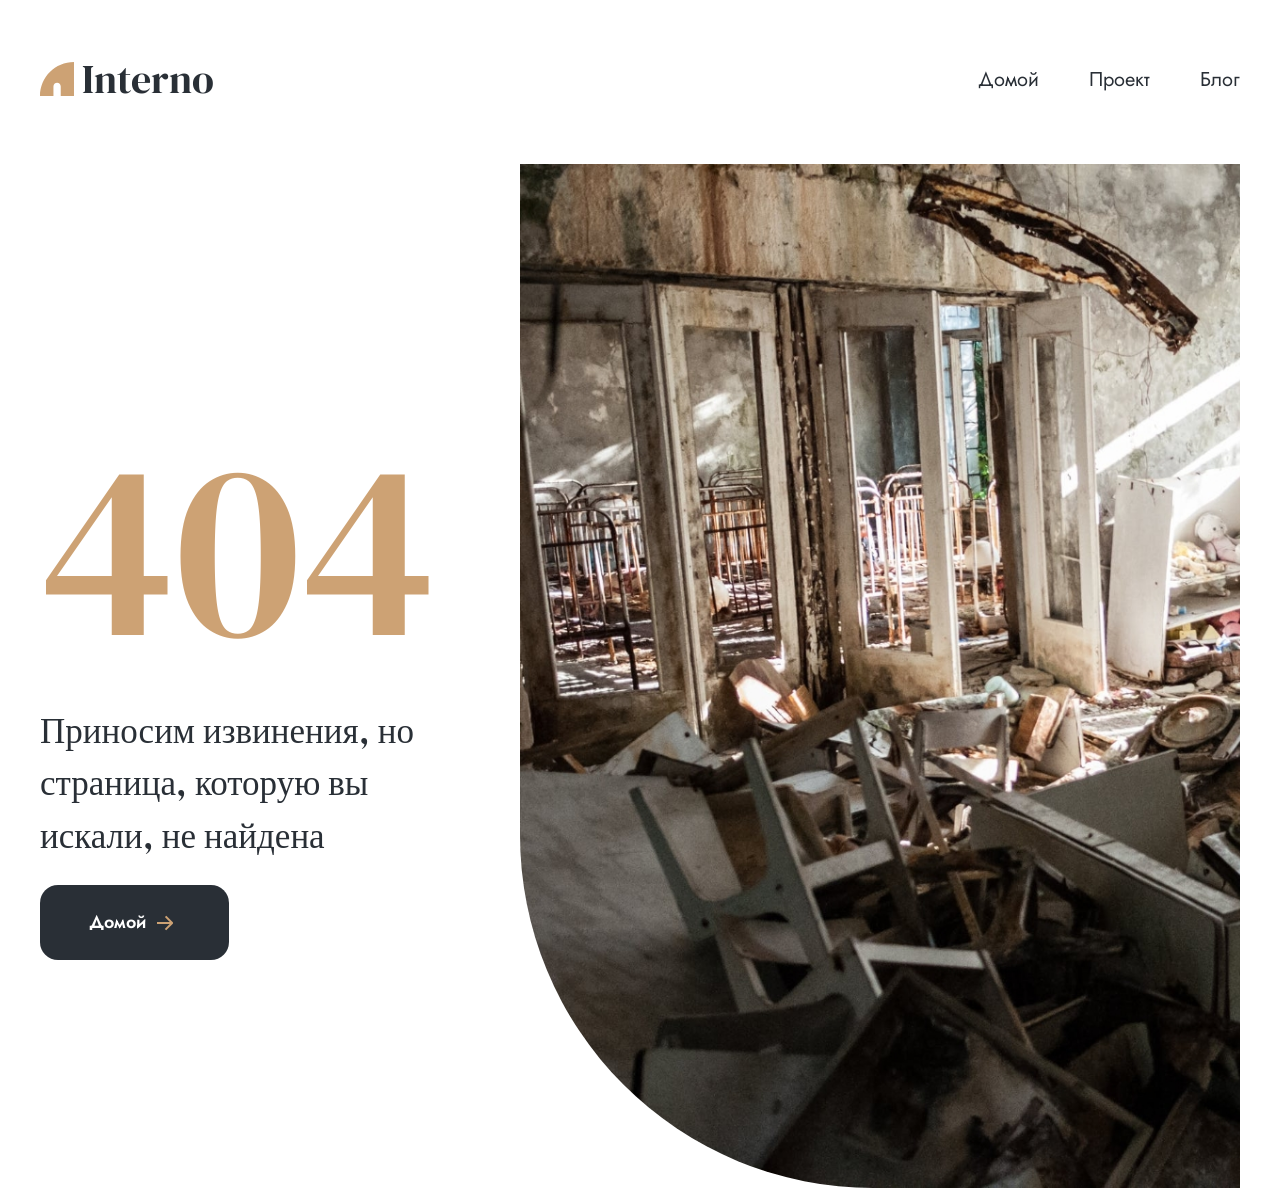
==== commit 0712ae8f: "Upload app" ====
--- a/index.html
+++ b/index.html
@@ -1,350 +1 @@
-<!DOCTYPE html>
-<html lang="en">
-
-<head>
-    <link rel="preconnect" href="https://fonts.googleapis.com">
-    <link rel="preconnect" href="https://fonts.gstatic.com" crossorigin>
-    <link href="https://fonts.googleapis.com/css2?family=Lato:wght@300;400;700;900&display=swap" rel="stylesheet">
-    <meta charset="UTF-8">
-    <meta http-equiv="X-UA-Compatible" content="IE=edge">
-    <meta name="viewport" content="width=device-width, initial-scale=1.0">
-    <title>Index</title>
-    <link rel="stylesheet" href="fonts/stylesheet.css">
-    <link rel="stylesheet" href="style.css">
-</head>
-
-<body>
-    <div class="top">
-        <header class="header center">
-            <div class="header_left">
-                <a href="#"><img src="img/logo.svg" alt="logo"></a>
-                <a href="" class="search"><img src="img/search.svg" alt="search"></a>
-            </div>
-            <div class="header_right">
-                <div class="burger">
-                    <label for="burger">
-                        <img class="burger_img" src="img/menu.svg" alt="menu">
-                    </label>
-                    <input class="header_checkbox" id="burger" type="checkbox">
-                    <nav class="menu">
-                        <h3 class="menu_title">MENU</h3>
-                        <h3 class="menu_subtitle">MAN</h3>
-                        <li class="menu_list"><a class="menu_link" href="">Accessories</a></li>
-                        <li class="menu_list"><a class="menu_link" href="">Bags</a></li>
-                        <li class="menu_list"><a class="menu_link" href="">Denim</a></li>
-                        <li class="menu_list"><a class="menu_link" href="">T-Shirts</a></li>
-                        <h3 class="menu_subtitle">WOMAN</h3>
-                        <li class="menu_list"><a class="menu_link" href="">Accessories</a></li>
-                        <li class="menu_list"><a class="menu_link" href="">Jackets&Coats</a></li>
-                        <li class="menu_list"><a class="menu_link" href="">Polos</a></li>
-                        <li class="menu_list"><a class="menu_link" href="">T-Shirts</a></li>
-                        <h3 class="menu_subtitle">KIDS</h3>
-                        <li class="menu_list"><a class="menu_link" href="">Accessories</a></li>
-                        <li class="menu_list"><a class="menu_link" href="">Jackets&Coats</a></li>
-                        <li class="menu_list"><a class="menu_link" href="">Polos</a></li>
-                        <li class="menu_list"><a class="menu_link" href="">T-Shirts</a></li>
-                    </nav>
-                </div>
-                <div class="account">
-                    <img class="account_logo" src="img/account.svg" alt="account">
-                </div>
-                <div class="cart">
-                    <img class="cart_logo" src="img/cart.svg" alt="cart">
-                    <div class="count_products">5</div>
-                </div>
-            </div>
-        </header>
-        <section class="promo center">
-            <div class="promo_img">
-                <img class="promo_pic" src="img/top.png" alt="top">
-            </div>
-            <div class="promo_content">
-                <div class="promo_info">
-                    <h1 class="promo_title">THE BRAND</h1>
-                    <h2 class="promo_heading">OF LUXERIOUS <span class="promo_color-text">FASHION</span></h2>
-                </div>
-            </div>
-        </section>
-        <div class="offers center">
-            <div class="offers_item">
-                <img class="offers_img" src="img/for_women.png" alt="for_women">
-                <div class="offers_item_content">
-                    <h3 class="offers_subtitle">30% OFF</h3>
-                    <h2 class="offers_title">FOR WOMEN</h2>
-                </div>
-            </div>
-            <div class="offers_item">
-                <img class="offers_img" src="img/for_men.png" alt="for_men">
-                <div class="offers_item_content">
-                    <h3 class="offers_subtitle">HOT DEAL</h3>
-                    <h2 class="offers_title">FOR MEN</h2>
-                </div>
-    
-            </div>
-            <div class="offers_item">
-                <img class="offers_img" src="img/for_kids.png" alt="for_kids">
-                <div class="offers_item_content">
-                    <h3 class="offers_subtitle">NEW ARRIVALS</h3>
-                    <h2 class="offers_title">FOR KIDS</h2>
-                </div>
-            </div>
-            <div class="offers_item_big">
-                <img class="offers_img_big" src="img/accesories.png" alt="accesories">
-                <div class="offers_item_content">
-                    <h3 class="offers_subtitle">LUXIROUS & TRENDY</h3>
-                    <h2 class="offers_title">ACCESORIES</h2>
-                </div>
-            </div>
-        </div>
-        <div class="catalog center">
-            <h3 class="catalog_title">Fetured Items</h3>
-            <p class="catalog_text">Shop for items based on what we featured in this week</p>
-            <div class="catalog_items">
-                <div class="product">
-                    <div class="product_img_block">
-                        <img class="product_img" src="img/product_1.jpg" alt="product_1">
-                        <div class="product_add">
-                            <div class="product_add_button">
-                                <svg class="product_cart-img" width="25.987432" height="23.973267" viewBox="0 0 25.9874 23.9733"
-                                    fill="none" xmlns="http://www.w3.org/2000/svg"
-                                    xmlns:xlink="http://www.w3.org/1999/xlink">
-                                    <defs />
-                                    <path 
-                                        d="M21.3154 21.9733C21.3605 21.9619 21.3818 21.9409 21.3995 21.9199C21.4072 21.9108 21.415 21.9016 21.4229 21.8926C21.4594 21.8508 21.4627 21.7623 21.4619 21.7175C21.4487 21.6115 21.3579 21.5386 21.2806 21.5386C21.2769 21.5386 21.2731 21.5387 21.2707 21.5388C21.1926 21.5442 21.1048 21.6479 21.1114 21.7695C21.1207 21.8864 21.2069 21.9733 21.2787 21.9733L21.3154 21.9733ZM7.659 21.9669C7.75818 21.9669 7.83881 21.8726 7.83881 21.7566C7.83881 21.6411 7.75818 21.5471 7.659 21.5471C7.55988 21.5471 7.47919 21.6411 7.47919 21.7566C7.47919 21.8726 7.55988 21.9669 7.659 21.9669ZM21.4389 23.9733C21.3912 23.9733 21.3273 23.9733 21.2787 23.9733C20.1411 23.9733 19.1961 23.0615 19.116 21.905C19.0359 20.7 19.9332 19.6254 21.1347 19.5435C21.1836 19.5402 21.2323 19.5386 21.2806 19.5386C22.4194 19.5386 23.3808 20.4395 23.4585 21.5955C23.49 22.1985 23.3136 22.7682 22.9293 23.2083C22.545 23.6646 22.0158 23.9247 21.4389 23.9733ZM7.659 23.9669C6.45477 23.9669 5.47919 22.9779 5.47919 21.7566C5.47919 20.5361 6.45477 19.5471 7.659 19.5471C8.86316 19.5471 9.83881 20.5361 9.83881 21.7566C9.83881 22.9779 8.86316 23.9669 7.659 23.9669ZM20.6379 17.1008L8.57251 17.1008C8.13959 17.1008 7.75531 16.8075 7.64276 16.3845L3.71698 1.95471L0.961182 1.95471C0.432861 1.95471 0 1.51562 0 0.977417C0 0.440063 0.432861 0 0.961182 0L4.43878 0C4.87079 0 5.25507 0.293335 5.36755 0.717285L9.2934 15.1461L19.9971 15.1461L23.5539 6.84082L11.6973 6.84082C11.1681 6.84082 10.7352 6.40076 10.7352 5.86353C10.7352 5.32617 11.1681 4.88611 11.6973 4.88611L25.0281 4.88611C25.3485 4.88611 25.6536 5.04895 25.8291 5.32617C26.0055 5.60242 26.0379 5.94446 25.9092 6.25403L21.519 16.514C21.3588 16.8723 21.0222 17.1008 20.6379 17.1008Z"
-                                        fill="#FFFFFF" fill-opacity="1.000000" fill-rule="nonzero" />
-                                </svg>
-                                <p class="product_add-to-cart">Add to Cart</p>
-                            </div>
-                        </div>
-    
-                    </div>
-                    <div class="product_content">
-                        <h3 class="product_name">ELLERY X M'O CAPSULE</h3>
-                        <p class="product_dsc">Known for her sculptural takes on traditional tailoring, Australian arbiter
-                            of cool Kym Ellery teams up with Moda Operandi.</p>
-                        <P class="product_price">$52.00</P>
-                    </div>
-                </div>
-                <div class="product">
-                    <div class="product_img_block">
-                        <img class="product_img" src="img/product_2.jpg" alt="product_2">
-                        <div class="product_add">
-                            <div class="product_add_button">
-                                <svg class="product_cart-img" width="25.987432" height="23.973267" viewBox="0 0 25.9874 23.9733"
-                                    fill="none" xmlns="http://www.w3.org/2000/svg"
-                                    xmlns:xlink="http://www.w3.org/1999/xlink">
-                                    <defs />
-                                    <path 
-                                        d="M21.3154 21.9733C21.3605 21.9619 21.3818 21.9409 21.3995 21.9199C21.4072 21.9108 21.415 21.9016 21.4229 21.8926C21.4594 21.8508 21.4627 21.7623 21.4619 21.7175C21.4487 21.6115 21.3579 21.5386 21.2806 21.5386C21.2769 21.5386 21.2731 21.5387 21.2707 21.5388C21.1926 21.5442 21.1048 21.6479 21.1114 21.7695C21.1207 21.8864 21.2069 21.9733 21.2787 21.9733L21.3154 21.9733ZM7.659 21.9669C7.75818 21.9669 7.83881 21.8726 7.83881 21.7566C7.83881 21.6411 7.75818 21.5471 7.659 21.5471C7.55988 21.5471 7.47919 21.6411 7.47919 21.7566C7.47919 21.8726 7.55988 21.9669 7.659 21.9669ZM21.4389 23.9733C21.3912 23.9733 21.3273 23.9733 21.2787 23.9733C20.1411 23.9733 19.1961 23.0615 19.116 21.905C19.0359 20.7 19.9332 19.6254 21.1347 19.5435C21.1836 19.5402 21.2323 19.5386 21.2806 19.5386C22.4194 19.5386 23.3808 20.4395 23.4585 21.5955C23.49 22.1985 23.3136 22.7682 22.9293 23.2083C22.545 23.6646 22.0158 23.9247 21.4389 23.9733ZM7.659 23.9669C6.45477 23.9669 5.47919 22.9779 5.47919 21.7566C5.47919 20.5361 6.45477 19.5471 7.659 19.5471C8.86316 19.5471 9.83881 20.5361 9.83881 21.7566C9.83881 22.9779 8.86316 23.9669 7.659 23.9669ZM20.6379 17.1008L8.57251 17.1008C8.13959 17.1008 7.75531 16.8075 7.64276 16.3845L3.71698 1.95471L0.961182 1.95471C0.432861 1.95471 0 1.51562 0 0.977417C0 0.440063 0.432861 0 0.961182 0L4.43878 0C4.87079 0 5.25507 0.293335 5.36755 0.717285L9.2934 15.1461L19.9971 15.1461L23.5539 6.84082L11.6973 6.84082C11.1681 6.84082 10.7352 6.40076 10.7352 5.86353C10.7352 5.32617 11.1681 4.88611 11.6973 4.88611L25.0281 4.88611C25.3485 4.88611 25.6536 5.04895 25.8291 5.32617C26.0055 5.60242 26.0379 5.94446 25.9092 6.25403L21.519 16.514C21.3588 16.8723 21.0222 17.1008 20.6379 17.1008Z"
-                                        fill="#FFFFFF" fill-opacity="1.000000" fill-rule="nonzero" />
-                                </svg>
-                                <p class="product_add-to-cart">Add to Cart</p>
-                            </div>
-                        </div>
-    
-                    </div>
-                    <div class="product_content">
-                        <h3 class="product_name">ELLERY X M'O CAPSULE</h3>
-                        <p class="product_dsc">Known for her sculptural takes on traditional tailoring, Australian arbiter
-                            of cool Kym Ellery teams up with Moda Operandi.</p>
-                        <P class="product_price">$52.00</P>
-                    </div>
-                </div>
-                <div class="product">
-                    <div class="product_img_block">
-                        <img class="product_img" src="img/product_3.jpg" alt="product_3">
-                        <div class="product_add">
-                            <div class="product_add_button">
-                                <svg class="product_cart-img" width="25.987432" height="23.973267" viewBox="0 0 25.9874 23.9733"
-                                    fill="none" xmlns="http://www.w3.org/2000/svg"
-                                    xmlns:xlink="http://www.w3.org/1999/xlink">
-                                    <defs />
-                                    <path 
-                                        d="M21.3154 21.9733C21.3605 21.9619 21.3818 21.9409 21.3995 21.9199C21.4072 21.9108 21.415 21.9016 21.4229 21.8926C21.4594 21.8508 21.4627 21.7623 21.4619 21.7175C21.4487 21.6115 21.3579 21.5386 21.2806 21.5386C21.2769 21.5386 21.2731 21.5387 21.2707 21.5388C21.1926 21.5442 21.1048 21.6479 21.1114 21.7695C21.1207 21.8864 21.2069 21.9733 21.2787 21.9733L21.3154 21.9733ZM7.659 21.9669C7.75818 21.9669 7.83881 21.8726 7.83881 21.7566C7.83881 21.6411 7.75818 21.5471 7.659 21.5471C7.55988 21.5471 7.47919 21.6411 7.47919 21.7566C7.47919 21.8726 7.55988 21.9669 7.659 21.9669ZM21.4389 23.9733C21.3912 23.9733 21.3273 23.9733 21.2787 23.9733C20.1411 23.9733 19.1961 23.0615 19.116 21.905C19.0359 20.7 19.9332 19.6254 21.1347 19.5435C21.1836 19.5402 21.2323 19.5386 21.2806 19.5386C22.4194 19.5386 23.3808 20.4395 23.4585 21.5955C23.49 22.1985 23.3136 22.7682 22.9293 23.2083C22.545 23.6646 22.0158 23.9247 21.4389 23.9733ZM7.659 23.9669C6.45477 23.9669 5.47919 22.9779 5.47919 21.7566C5.47919 20.5361 6.45477 19.5471 7.659 19.5471C8.86316 19.5471 9.83881 20.5361 9.83881 21.7566C9.83881 22.9779 8.86316 23.9669 7.659 23.9669ZM20.6379 17.1008L8.57251 17.1008C8.13959 17.1008 7.75531 16.8075 7.64276 16.3845L3.71698 1.95471L0.961182 1.95471C0.432861 1.95471 0 1.51562 0 0.977417C0 0.440063 0.432861 0 0.961182 0L4.43878 0C4.87079 0 5.25507 0.293335 5.36755 0.717285L9.2934 15.1461L19.9971 15.1461L23.5539 6.84082L11.6973 6.84082C11.1681 6.84082 10.7352 6.40076 10.7352 5.86353C10.7352 5.32617 11.1681 4.88611 11.6973 4.88611L25.0281 4.88611C25.3485 4.88611 25.6536 5.04895 25.8291 5.32617C26.0055 5.60242 26.0379 5.94446 25.9092 6.25403L21.519 16.514C21.3588 16.8723 21.0222 17.1008 20.6379 17.1008Z"
-                                        fill="#FFFFFF" fill-opacity="1.000000" fill-rule="nonzero" />
-                                </svg>
-                                <p class="product_add-to-cart">Add to Cart</p>
-                            </div>
-                        </div>
-    
-                    </div>
-                    <div class="product_content">
-                        <h3 class="product_name">ELLERY X M'O CAPSULE</h3>
-                        <p class="product_dsc">Known for her sculptural takes on traditional tailoring, Australian arbiter
-                            of cool Kym Ellery teams up with Moda Operandi.</p>
-                        <P class="product_price">$52.00</P>
-                    </div>
-                </div>
-                <div class="product">
-                    <div class="product_img_block">
-                        <img class="product_img" src="img/product_4.jpg" alt="product_4">
-                        <div class="product_add">
-                            <div class="product_add_button">
-                                <svg class="product_cart-img" width="25.987432" height="23.973267" viewBox="0 0 25.9874 23.9733"
-                                    fill="none" xmlns="http://www.w3.org/2000/svg"
-                                    xmlns:xlink="http://www.w3.org/1999/xlink">
-                                    <defs />
-                                    <path 
-                                        d="M21.3154 21.9733C21.3605 21.9619 21.3818 21.9409 21.3995 21.9199C21.4072 21.9108 21.415 21.9016 21.4229 21.8926C21.4594 21.8508 21.4627 21.7623 21.4619 21.7175C21.4487 21.6115 21.3579 21.5386 21.2806 21.5386C21.2769 21.5386 21.2731 21.5387 21.2707 21.5388C21.1926 21.5442 21.1048 21.6479 21.1114 21.7695C21.1207 21.8864 21.2069 21.9733 21.2787 21.9733L21.3154 21.9733ZM7.659 21.9669C7.75818 21.9669 7.83881 21.8726 7.83881 21.7566C7.83881 21.6411 7.75818 21.5471 7.659 21.5471C7.55988 21.5471 7.47919 21.6411 7.47919 21.7566C7.47919 21.8726 7.55988 21.9669 7.659 21.9669ZM21.4389 23.9733C21.3912 23.9733 21.3273 23.9733 21.2787 23.9733C20.1411 23.9733 19.1961 23.0615 19.116 21.905C19.0359 20.7 19.9332 19.6254 21.1347 19.5435C21.1836 19.5402 21.2323 19.5386 21.2806 19.5386C22.4194 19.5386 23.3808 20.4395 23.4585 21.5955C23.49 22.1985 23.3136 22.7682 22.9293 23.2083C22.545 23.6646 22.0158 23.9247 21.4389 23.9733ZM7.659 23.9669C6.45477 23.9669 5.47919 22.9779 5.47919 21.7566C5.47919 20.5361 6.45477 19.5471 7.659 19.5471C8.86316 19.5471 9.83881 20.5361 9.83881 21.7566C9.83881 22.9779 8.86316 23.9669 7.659 23.9669ZM20.6379 17.1008L8.57251 17.1008C8.13959 17.1008 7.75531 16.8075 7.64276 16.3845L3.71698 1.95471L0.961182 1.95471C0.432861 1.95471 0 1.51562 0 0.977417C0 0.440063 0.432861 0 0.961182 0L4.43878 0C4.87079 0 5.25507 0.293335 5.36755 0.717285L9.2934 15.1461L19.9971 15.1461L23.5539 6.84082L11.6973 6.84082C11.1681 6.84082 10.7352 6.40076 10.7352 5.86353C10.7352 5.32617 11.1681 4.88611 11.6973 4.88611L25.0281 4.88611C25.3485 4.88611 25.6536 5.04895 25.8291 5.32617C26.0055 5.60242 26.0379 5.94446 25.9092 6.25403L21.519 16.514C21.3588 16.8723 21.0222 17.1008 20.6379 17.1008Z"
-                                        fill="#FFFFFF" fill-opacity="1.000000" fill-rule="nonzero" />
-                                </svg>
-                                <p class="product_add-to-cart">Add to Cart</p>
-                            </div>
-                        </div>
-    
-                    </div>
-                    <div class="product_content">
-                        <h3 class="product_name">ELLERY X M'O CAPSULE</h3>
-                        <p class="product_dsc">Known for her sculptural takes on traditional tailoring, Australian arbiter
-                            of cool Kym Ellery teams up with Moda Operandi.</p>
-                        <P class="product_price">$52.00</P>
-                    </div>
-                </div>
-                <div class="product">
-                    <div class="product_img_block">
-                        <img class="product_img" src="img/product_5.jpg" alt="product_5">
-                        <div class="product_add">
-                            <div class="product_add_button">
-                                <svg class="product_cart-img" width="25.987432" height="23.973267" viewBox="0 0 25.9874 23.9733"
-                                    fill="none" xmlns="http://www.w3.org/2000/svg"
-                                    xmlns:xlink="http://www.w3.org/1999/xlink">
-                                    <defs />
-                                    <path 
-                                        d="M21.3154 21.9733C21.3605 21.9619 21.3818 21.9409 21.3995 21.9199C21.4072 21.9108 21.415 21.9016 21.4229 21.8926C21.4594 21.8508 21.4627 21.7623 21.4619 21.7175C21.4487 21.6115 21.3579 21.5386 21.2806 21.5386C21.2769 21.5386 21.2731 21.5387 21.2707 21.5388C21.1926 21.5442 21.1048 21.6479 21.1114 21.7695C21.1207 21.8864 21.2069 21.9733 21.2787 21.9733L21.3154 21.9733ZM7.659 21.9669C7.75818 21.9669 7.83881 21.8726 7.83881 21.7566C7.83881 21.6411 7.75818 21.5471 7.659 21.5471C7.55988 21.5471 7.47919 21.6411 7.47919 21.7566C7.47919 21.8726 7.55988 21.9669 7.659 21.9669ZM21.4389 23.9733C21.3912 23.9733 21.3273 23.9733 21.2787 23.9733C20.1411 23.9733 19.1961 23.0615 19.116 21.905C19.0359 20.7 19.9332 19.6254 21.1347 19.5435C21.1836 19.5402 21.2323 19.5386 21.2806 19.5386C22.4194 19.5386 23.3808 20.4395 23.4585 21.5955C23.49 22.1985 23.3136 22.7682 22.9293 23.2083C22.545 23.6646 22.0158 23.9247 21.4389 23.9733ZM7.659 23.9669C6.45477 23.9669 5.47919 22.9779 5.47919 21.7566C5.47919 20.5361 6.45477 19.5471 7.659 19.5471C8.86316 19.5471 9.83881 20.5361 9.83881 21.7566C9.83881 22.9779 8.86316 23.9669 7.659 23.9669ZM20.6379 17.1008L8.57251 17.1008C8.13959 17.1008 7.75531 16.8075 7.64276 16.3845L3.71698 1.95471L0.961182 1.95471C0.432861 1.95471 0 1.51562 0 0.977417C0 0.440063 0.432861 0 0.961182 0L4.43878 0C4.87079 0 5.25507 0.293335 5.36755 0.717285L9.2934 15.1461L19.9971 15.1461L23.5539 6.84082L11.6973 6.84082C11.1681 6.84082 10.7352 6.40076 10.7352 5.86353C10.7352 5.32617 11.1681 4.88611 11.6973 4.88611L25.0281 4.88611C25.3485 4.88611 25.6536 5.04895 25.8291 5.32617C26.0055 5.60242 26.0379 5.94446 25.9092 6.25403L21.519 16.514C21.3588 16.8723 21.0222 17.1008 20.6379 17.1008Z"
-                                        fill="#FFFFFF" fill-opacity="1.000000" fill-rule="nonzero" />
-                                </svg>
-                                <p class="product_add-to-cart">Add to Cart</p>
-                            </div>
-                        </div>
-    
-                    </div>
-                    <div class="product_content">
-                        <h3 class="product_name">ELLERY X M'O CAPSULE</h3>
-                        <p class="product_dsc">Known for her sculptural takes on traditional tailoring, Australian arbiter
-                            of cool Kym Ellery teams up with Moda Operandi.</p>
-                        <P class="product_price">$52.00</P>
-                    </div>
-                </div>
-                <div class="product">
-                    <div class="product_img_block">
-                        <img class="product_img" src="img/product_6.jpg" alt="product_6">
-                        <div class="product_add">
-                            <div class="product_add_button">
-                                <svg class="product_cart-img" width="25.987432" height="23.973267" viewBox="0 0 25.9874 23.9733"
-                                    fill="none" xmlns="http://www.w3.org/2000/svg"
-                                    xmlns:xlink="http://www.w3.org/1999/xlink">
-                                    <defs />
-                                    <path 
-                                        d="M21.3154 21.9733C21.3605 21.9619 21.3818 21.9409 21.3995 21.9199C21.4072 21.9108 21.415 21.9016 21.4229 21.8926C21.4594 21.8508 21.4627 21.7623 21.4619 21.7175C21.4487 21.6115 21.3579 21.5386 21.2806 21.5386C21.2769 21.5386 21.2731 21.5387 21.2707 21.5388C21.1926 21.5442 21.1048 21.6479 21.1114 21.7695C21.1207 21.8864 21.2069 21.9733 21.2787 21.9733L21.3154 21.9733ZM7.659 21.9669C7.75818 21.9669 7.83881 21.8726 7.83881 21.7566C7.83881 21.6411 7.75818 21.5471 7.659 21.5471C7.55988 21.5471 7.47919 21.6411 7.47919 21.7566C7.47919 21.8726 7.55988 21.9669 7.659 21.9669ZM21.4389 23.9733C21.3912 23.9733 21.3273 23.9733 21.2787 23.9733C20.1411 23.9733 19.1961 23.0615 19.116 21.905C19.0359 20.7 19.9332 19.6254 21.1347 19.5435C21.1836 19.5402 21.2323 19.5386 21.2806 19.5386C22.4194 19.5386 23.3808 20.4395 23.4585 21.5955C23.49 22.1985 23.3136 22.7682 22.9293 23.2083C22.545 23.6646 22.0158 23.9247 21.4389 23.9733ZM7.659 23.9669C6.45477 23.9669 5.47919 22.9779 5.47919 21.7566C5.47919 20.5361 6.45477 19.5471 7.659 19.5471C8.86316 19.5471 9.83881 20.5361 9.83881 21.7566C9.83881 22.9779 8.86316 23.9669 7.659 23.9669ZM20.6379 17.1008L8.57251 17.1008C8.13959 17.1008 7.75531 16.8075 7.64276 16.3845L3.71698 1.95471L0.961182 1.95471C0.432861 1.95471 0 1.51562 0 0.977417C0 0.440063 0.432861 0 0.961182 0L4.43878 0C4.87079 0 5.25507 0.293335 5.36755 0.717285L9.2934 15.1461L19.9971 15.1461L23.5539 6.84082L11.6973 6.84082C11.1681 6.84082 10.7352 6.40076 10.7352 5.86353C10.7352 5.32617 11.1681 4.88611 11.6973 4.88611L25.0281 4.88611C25.3485 4.88611 25.6536 5.04895 25.8291 5.32617C26.0055 5.60242 26.0379 5.94446 25.9092 6.25403L21.519 16.514C21.3588 16.8723 21.0222 17.1008 20.6379 17.1008Z"
-                                        fill="#FFFFFF" fill-opacity="1.000000" fill-rule="nonzero" />
-                                </svg>
-                                <p class="product_add-to-cart">Add to Cart</p>
-                            </div>
-                        </div>
-    
-                    </div>
-                    <div class="product_content">
-                        <h3 class="product_name">ELLERY X M'O CAPSULE</h3>
-                        <p class="product_dsc">Known for her sculptural takes on traditional tailoring, Australian arbiter
-                            of cool Kym Ellery teams up with Moda Operandi.</p>
-                        <P class="product_price">$52.00</P>
-                    </div>
-                </div>
-            </div>
-            <div class="button_all_products">
-                <a href="#" class="all_products">Browse All catalog</a>
-            </div>
-        </div>
-        <section class="features center">
-            <div class="feature">
-                <img src="img/feature_1.svg" alt="feature_1" class="feature_logo">
-                <h3 class="feature_title">Free Delivery</h3>
-                <p class="feature_dsc">Worldwide delivery on all. Authorit tively morph next-generation innov tion with
-                    extensive models.</p>
-            </div>
-            <div class="feature">
-                <img src="img/feature_2.svg" alt="feature_2" class="feature_logo">
-                <h3 class="feature_title">Sales & discounts</h3>
-                <p class="feature_dsc">Worldwide delivery on all. Authorit tively morph next-generation innov tion with
-                    extensive models.</p>
-            </div>
-            <div class="feature">
-                <img src="img/feature_3.svg" alt="feature_3" class="feature_logo">
-                <h3 class="feature_title">Quality assurance</h3>
-                <p class="feature_dsc">Worldwide delivery on all. Authorit tively morph next-generation innov tion with
-                    extensive models.</p>
-            </div>
-        </section>
-        <section class="subscribe center">
-            <div class="subscribe_info">
-                <img class="subscribe_info_img" src="img/subscribe.png" alt="subscribe">
-                <p class="subscribe_dsc">“Vestibulum quis porttitor dui! Quisque viverra nunc mi, a pulvinar purus
-                    condimentum“
-                </p>
-            </div>
-            <div class="subscribe_form">
-                <h3 class="subscribe_title">SUBSCRIBE</h3>
-                <h4 class="subscribe_subtitle">FOR OUR NEWLETTER AND PROMOTION</h4>
-                <form class="subscribe_input" action="#">
-                    <input class="subscribe_input_field" type="email" required placeholder="Enter Your Email">
-                    <button class="subscribe_button">Subscribe</button>
-                </form>
-            </div>
-        </section>
-        <footer class="footer">
-            <div class="footer_copyright">
-                <p class="footer_copyright-text">
-                    © 2022 Brand All Rights Reserved.
-                </p>
-            </div>
-            <div class="footer_social_media">
-                <a href="#">
-                    <div class="footer_social-media-icon"><svg width="11" height="16" viewBox="0 0 11 16" fill="none"
-                            xmlns="http://www.w3.org/2000/svg">
-                            <path
-                                d="M9.08836 8.28L9.50686 5.61602H6.89022V3.88729C6.89022 3.15847 7.25574 2.44806 8.42765 2.44806H9.61722V0.179975C9.61722 0.179975 8.53772 0 7.50561 0C5.35073 0 3.9422 1.27593 3.9422 3.5857V5.61602H1.54688V8.28H3.9422V14.72H6.89022V8.28H9.08836Z"
-                                fill="black" />
-                        </svg>
-                    </div>
-                </a>
-                <a href="">
-                    <div class="footer_social-media-icon"><svg width="16" height="15" viewBox="0 0 16 15" fill="none"
-                            xmlns="http://www.w3.org/2000/svg">
-                            <path
-                                d="M8.13677 3.68162C6.02163 3.68162 4.31555 5.38494 4.31555 7.49666C4.31555 9.60838 6.02163 11.3117 8.13677 11.3117C10.2519 11.3117 11.958 9.60838 11.958 7.49666C11.958 5.38494 10.2519 3.68162 8.13677 3.68162ZM8.13677 9.97693C6.76991 9.97693 5.65248 8.86463 5.65248 7.49666C5.65248 6.12869 6.76658 5.01639 8.13677 5.01639C9.50695 5.01639 10.6211 6.12869 10.6211 7.49666C10.6211 8.86463 9.50363 9.97693 8.13677 9.97693ZM13.0056 3.52557C13.0056 4.02029 12.6065 4.41541 12.1143 4.41541C11.6188 4.41541 11.223 4.01697 11.223 3.52557C11.223 3.03416 11.6221 2.63572 12.1143 2.63572C12.6065 2.63572 13.0056 3.03416 13.0056 3.52557ZM15.5364 4.42869C15.4799 3.2367 15.2072 2.18084 14.3325 1.31092C13.4612 0.440997 12.4036 0.168732 11.2097 0.108966C9.9792 0.0392395 6.29101 0.0392395 5.0605 0.108966C3.8699 0.165411 2.81233 0.437677 1.93768 1.3076C1.06302 2.17752 0.793639 3.23338 0.733776 4.42537C0.663937 5.65389 0.663937 9.33611 0.733776 10.5646C0.790313 11.7566 1.06302 12.8125 1.93768 13.6824C2.81233 14.5523 3.86658 14.8246 5.0605 14.8844C6.29101 14.9541 9.9792 14.9541 11.2097 14.8844C12.4036 14.8279 13.4612 14.5556 14.3325 13.6824C15.2039 12.8125 15.4766 11.7566 15.5364 10.5646C15.6063 9.33611 15.6063 5.65721 15.5364 4.42869ZM13.9468 11.8828C13.6874 12.5336 13.1852 13.0349 12.53 13.2972C11.5489 13.6857 9.22094 13.5961 8.13677 13.5961C7.05259 13.5961 4.72128 13.6824 3.74353 13.2972C3.09169 13.0383 2.58951 12.5369 2.32678 11.8828C1.93768 10.9033 2.02747 8.57908 2.02747 7.49666C2.02747 6.41424 1.941 4.0867 2.32678 3.11053C2.58619 2.45975 3.08837 1.95838 3.74353 1.69608C4.72461 1.3076 7.05259 1.39725 8.13677 1.39725C9.22094 1.39725 11.5523 1.31092 12.53 1.69608C13.1818 1.95506 13.684 2.45643 13.9468 3.11053C14.3359 4.09002 14.2461 6.41424 14.2461 7.49666C14.2461 8.57908 14.3359 10.9066 13.9468 11.8828Z"
-                                fill="black" />
-                        </svg>
-                    </div>
-                </a>
-                <a href="">
-                    <div class="footer_social-media-icon"><svg width="13" height="16" viewBox="0 0 13 16" fill="none"
-                            xmlns="http://www.w3.org/2000/svg">
-                            <g clip-path="url(#clip0_190_1618)">
-                                <path
-                                    d="M6.7402 0.203125C3.55552 0.203125 0.408081 2.34063 0.408081 5.8C0.408081 8 1.63726 9.25 2.38221 9.25C2.68951 9.25 2.86643 8.3875 2.86643 8.14375C2.86643 7.85313 2.13079 7.23438 2.13079 6.025C2.13079 3.5125 4.03043 1.73125 6.48878 1.73125C8.60259 1.73125 10.167 2.94062 10.167 5.1625C10.167 6.82187 9.50585 9.93437 7.3641 9.93437C6.59121 9.93437 5.93006 9.37187 5.93006 8.56563C5.93006 7.38438 6.74951 6.24062 6.74951 5.02187C6.74951 2.95312 3.83487 3.32812 3.83487 5.82812C3.83487 6.35313 3.90006 6.93437 4.13286 7.4125C3.70451 9.26875 2.82919 12.0344 2.82919 13.9469C2.82919 14.5375 2.91299 15.1188 2.96886 15.7094C3.0744 15.8281 3.02163 15.8156 3.18304 15.7563C4.74744 13.6 4.69157 13.1781 5.39928 10.3562C5.78107 11.0875 6.76814 11.4812 7.55034 11.4812C10.8468 11.4812 12.3274 8.24688 12.3274 5.33125C12.3274 2.22813 9.66415 0.203125 6.7402 0.203125Z"
-                                    fill="black" />
-                            </g>
-                            <defs>
-                                <clipPath id="clip0_190_1618">
-                                    <rect width="11.9193" height="16" fill="white" transform="translate(0.408081)" />
-                                </clipPath>
-                            </defs>
-                        </svg>
-                    </div>
-                </a>
-                <a href="">
-                    <div class="footer_social-media-icon">
-                        <svg width="17" height="14" viewBox="0 0 17 14" fill="none" xmlns="http://www.w3.org/2000/svg">
-                            <path
-                                d="M14.4181 3.74107C14.4281 3.88319 14.4281 4.02535 14.4281 4.16747C14.4281 8.50247 11.1509 13.4974 5.16096 13.4974C3.31558 13.4974 1.60132 12.9593 0.159302 12.0253C0.421495 12.0558 0.673569 12.0659 0.94585 12.0659C2.46851 12.0659 3.8702 11.5482 4.98953 10.6649C3.5576 10.6345 2.3576 9.69032 1.94415 8.39081C2.14585 8.42125 2.34751 8.44156 2.5593 8.44156C2.85172 8.44156 3.14418 8.40094 3.41643 8.32991C1.92401 8.02531 0.80465 6.70553 0.80465 5.11163V5.07103C1.23825 5.31469 1.74249 5.46697 2.2769 5.48725C1.39959 4.89841 0.824826 3.89335 0.824826 2.75628C0.824826 2.14716 0.98614 1.58878 1.26851 1.10147C2.87187 3.09131 5.28195 4.39078 7.98443 4.53294C7.93403 4.28928 7.90376 4.0355 7.90376 3.78169C7.90376 1.97457 9.35586 0.502502 11.1609 0.502502C12.0987 0.502502 12.9457 0.89844 13.5407 1.53803C14.2768 1.39591 14.9827 1.12178 15.6079 0.746159C15.3659 1.5076 14.8516 2.14719 14.176 2.55325C14.8315 2.48222 15.4668 2.29944 16.0516 2.04566C15.608 2.69538 15.0533 3.27403 14.4181 3.74107Z"
-                                fill="black" />
-                        </svg>
-                    </div>
-                </a>
-            </div>
-        </footer>
-    </div>
-
-</body>
-
-</html>+<!doctype html><html lang=""><head><meta charset="utf-8"><meta http-equiv="X-UA-Compatible" content="IE=edge"><meta name="viewport" content="width=device-width,initial-scale=1"><link rel="icon" href="/favicon.ico"><link rel="preconnect" href="https://fonts.googleapis.com"><link rel="preconnect" href="https://fonts.gstatic.com" crossorigin><link href="https://fonts.googleapis.com/css2?family=DM+Serif+Display:ital@0;1&display=swap" rel="stylesheet"><link href="https://fonts.googleapis.com/css2?family=DM+Serif+Display:ital@0;1&family=Jost:ital,wght@0,100..900;1,100..900&display=swap" rel="stylesheet"><title>app</title><script defer="defer" src="/js/chunk-vendors.9585250c.js"></script><script defer="defer" src="/js/app.10d0ff07.js"></script><link href="/css/app.729c943f.css" rel="stylesheet"></head><body><noscript><strong>We're sorry but app doesn't work properly without JavaScript enabled. Please enable it to continue.</strong></noscript><div id="app"></div></body></html>
--- a/css/app.729c943f.css
+++ b/css/app.729c943f.css
@@ -0,0 +1 @@
+@font-face{font-family:swiper-icons;src:url("data:application/font-woff;charset=utf-8;base64, [base64]//wADZ2x5ZgAAAywAAADMAAAD2MHtryVoZWFkAAABbAAAADAAAAA2E2+eoWhoZWEAAAGcAAAAHwAAACQC9gDzaG10eAAAAigAAAAZAAAArgJkABFsb2NhAAAC0AAAAFoAAABaFQAUGG1heHAAAAG8AAAAHwAAACAAcABAbmFtZQAAA/gAAAE5AAACXvFdBwlwb3N0AAAFNAAAAGIAAACE5s74hXjaY2BkYGAAYpf5Hu/j+W2+MnAzMYDAzaX6QjD6/4//Bxj5GA8AuRwMYGkAPywL13jaY2BkYGA88P8Agx4j+/8fQDYfA1AEBWgDAIB2BOoAeNpjYGRgYNBh4GdgYgABEMnIABJzYNADCQAACWgAsQB42mNgYfzCOIGBlYGB0YcxjYGBwR1Kf2WQZGhhYGBiYGVmgAFGBiQQkOaawtDAoMBQxXjg/wEGPcYDDA4wNUA2CCgwsAAAO4EL6gAAeNpj2M0gyAACqxgGNWBkZ2D4/wMA+xkDdgAAAHjaY2BgYGaAYBkGRgYQiAHyGMF8FgYHIM3DwMHABGQrMOgyWDLEM1T9/w8UBfEMgLzE////P/5//f/V/xv+r4eaAAeMbAxwIUYmIMHEgKYAYjUcsDAwsLKxc3BycfPw8jEQA/[base64]/uznmfPFBNODM2K7MTQ45YEAZqGP81AmGGcF3iPqOop0r1SPTaTbVkfUe4HXj97wYE+yNwWYxwWu4v1ugWHgo3S1XdZEVqWM7ET0cfnLGxWfkgR42o2PvWrDMBSFj/IHLaF0zKjRgdiVMwScNRAoWUoH78Y2icB/yIY09An6AH2Bdu/UB+yxopYshQiEvnvu0dURgDt8QeC8PDw7Fpji3fEA4z/PEJ6YOB5hKh4dj3EvXhxPqH/SKUY3rJ7srZ4FZnh1PMAtPhwP6fl2PMJMPDgeQ4rY8YT6Gzao0eAEA409DuggmTnFnOcSCiEiLMgxCiTI6Cq5DZUd3Qmp10vO0LaLTd2cjN4fOumlc7lUYbSQcZFkutRG7g6JKZKy0RmdLY680CDnEJ+UMkpFFe1RN7nxdVpXrC4aTtnaurOnYercZg2YVmLN/d/gczfEimrE/fs/bOuq29Zmn8tloORaXgZgGa78yO9/cnXm2BpaGvq25Dv9S4E9+5SIc9PqupJKhYFSSl47+Qcr1mYNAAAAeNptw0cKwkAAAMDZJA8Q7OUJvkLsPfZ6zFVERPy8qHh2YER+3i/BP83vIBLLySsoKimrqKqpa2hp6+jq6RsYGhmbmJqZSy0sraxtbO3sHRydnEMU4uR6yx7JJXveP7WrDycAAAAAAAH//wACeNpjYGRgYOABYhkgZgJCZgZNBkYGLQZtIJsFLMYAAAw3ALgAeNolizEKgDAQBCchRbC2sFER0YD6qVQiBCv/H9ezGI6Z5XBAw8CBK/m5iQQVauVbXLnOrMZv2oLdKFa8Pjuru2hJzGabmOSLzNMzvutpB3N42mNgZGBg4GKQYzBhYMxJLMlj4GBgAYow/P/PAJJhLM6sSoWKfWCAAwDAjgbRAAB42mNgYGBkAIIbCZo5IPrmUn0hGA0AO8EFTQAA");font-weight:400;font-style:normal}:root{--swiper-theme-color:#007aff}:host{position:relative;display:block;margin-left:auto;margin-right:auto;z-index:1}.swiper{margin-left:auto;margin-right:auto;position:relative;overflow:hidden;list-style:none;padding:0;z-index:1;display:block}.swiper-vertical>.swiper-wrapper{flex-direction:column}.swiper-wrapper{position:relative;width:100%;height:100%;z-index:1;display:flex;transition-property:transform;transition-timing-function:var(--swiper-wrapper-transition-timing-function,initial);box-sizing:content-box}.swiper-android .swiper-slide,.swiper-ios .swiper-slide,.swiper-wrapper{transform:translateZ(0)}.swiper-horizontal{touch-action:pan-y}.swiper-vertical{touch-action:pan-x}.swiper-slide{flex-shrink:0;width:100%;height:100%;position:relative;transition-property:transform;display:block}.swiper-slide-invisible-blank{visibility:hidden}.swiper-autoheight,.swiper-autoheight .swiper-slide{height:auto}.swiper-autoheight .swiper-wrapper{align-items:flex-start;transition-property:transform,height}.swiper-backface-hidden .swiper-slide{transform:translateZ(0);backface-visibility:hidden}.swiper-3d.swiper-css-mode .swiper-wrapper{perspective:1200px}.swiper-3d .swiper-wrapper{transform-style:preserve-3d}.swiper-3d{perspective:1200px}.swiper-3d .swiper-cube-shadow,.swiper-3d .swiper-slide{transform-style:preserve-3d}.swiper-css-mode>.swiper-wrapper{overflow:auto;scrollbar-width:none;-ms-overflow-style:none}.swiper-css-mode>.swiper-wrapper::-webkit-scrollbar{display:none}.swiper-css-mode>.swiper-wrapper>.swiper-slide{scroll-snap-align:start start}.swiper-css-mode.swiper-horizontal>.swiper-wrapper{scroll-snap-type:x mandatory}.swiper-css-mode.swiper-vertical>.swiper-wrapper{scroll-snap-type:y mandatory}.swiper-css-mode.swiper-free-mode>.swiper-wrapper{scroll-snap-type:none}.swiper-css-mode.swiper-free-mode>.swiper-wrapper>.swiper-slide{scroll-snap-align:none}.swiper-css-mode.swiper-centered>.swiper-wrapper:before{content:"";flex-shrink:0;order:9999}.swiper-css-mode.swiper-centered>.swiper-wrapper>.swiper-slide{scroll-snap-align:center center;scroll-snap-stop:always}.swiper-css-mode.swiper-centered.swiper-horizontal>.swiper-wrapper>.swiper-slide:first-child{margin-inline-start:var(--swiper-centered-offset-before)}.swiper-css-mode.swiper-centered.swiper-horizontal>.swiper-wrapper:before{height:100%;min-height:1px;width:var(--swiper-centered-offset-after)}.swiper-css-mode.swiper-centered.swiper-vertical>.swiper-wrapper>.swiper-slide:first-child{margin-block-start:var(--swiper-centered-offset-before)}.swiper-css-mode.swiper-centered.swiper-vertical>.swiper-wrapper:before{width:100%;min-width:1px;height:var(--swiper-centered-offset-after)}.swiper-3d .swiper-slide-shadow,.swiper-3d .swiper-slide-shadow-bottom,.swiper-3d .swiper-slide-shadow-left,.swiper-3d .swiper-slide-shadow-right,.swiper-3d .swiper-slide-shadow-top{position:absolute;left:0;top:0;width:100%;height:100%;pointer-events:none;z-index:10}.swiper-3d .swiper-slide-shadow{background:rgba(0,0,0,.15)}.swiper-3d .swiper-slide-shadow-left{background-image:linear-gradient(270deg,rgba(0,0,0,.5),transparent)}.swiper-3d .swiper-slide-shadow-right{background-image:linear-gradient(90deg,rgba(0,0,0,.5),transparent)}.swiper-3d .swiper-slide-shadow-top{background-image:linear-gradient(0deg,rgba(0,0,0,.5),transparent)}.swiper-3d .swiper-slide-shadow-bottom{background-image:linear-gradient(180deg,rgba(0,0,0,.5),transparent)}.swiper-lazy-preloader{width:42px;height:42px;position:absolute;left:50%;top:50%;margin-left:-21px;margin-top:-21px;z-index:10;transform-origin:50%;box-sizing:border-box;border:4px solid var(--swiper-preloader-color,var(--swiper-theme-color));border-radius:50%;border-top-color:transparent}.swiper-watch-progress .swiper-slide-visible .swiper-lazy-preloader,.swiper:not(.swiper-watch-progress) .swiper-lazy-preloader{animation:swiper-preloader-spin 1s linear infinite}.swiper-lazy-preloader-white{--swiper-preloader-color:#fff}.swiper-lazy-preloader-black{--swiper-preloader-color:#000}@keyframes swiper-preloader-spin{0%{transform:rotate(0deg)}to{transform:rotate(1turn)}}.swiper-zoom-container{width:100%;height:100%;display:flex;justify-content:center;align-items:center;text-align:center}.swiper-zoom-container>canvas,.swiper-zoom-container>img,.swiper-zoom-container>svg{max-width:100%;max-height:100%;-o-object-fit:contain;object-fit:contain}.swiper-slide-zoomed{cursor:move;touch-action:none}:root{--swiper-navigation-size:44px}.swiper-button-next,.swiper-button-prev{position:absolute;top:var(--swiper-navigation-top-offset,50%);width:calc(var(--swiper-navigation-size)/44*27);height:var(--swiper-navigation-size);margin-top:calc(0px - var(--swiper-navigation-size)/2);z-index:10;cursor:pointer;display:flex;align-items:center;justify-content:center;color:var(--swiper-navigation-color,var(--swiper-theme-color))}.swiper-button-next.swiper-button-disabled,.swiper-button-prev.swiper-button-disabled{opacity:.35;cursor:auto;pointer-events:none}.swiper-button-next.swiper-button-hidden,.swiper-button-prev.swiper-button-hidden{opacity:0;cursor:auto;pointer-events:none}.swiper-navigation-disabled .swiper-button-next,.swiper-navigation-disabled .swiper-button-prev{display:none!important}.swiper-button-next svg,.swiper-button-prev svg{width:100%;height:100%;-o-object-fit:contain;object-fit:contain;transform-origin:center}.swiper-rtl .swiper-button-next svg,.swiper-rtl .swiper-button-prev svg{transform:rotate(180deg)}.swiper-button-prev,.swiper-rtl .swiper-button-next{left:var(--swiper-navigation-sides-offset,10px);right:auto}.swiper-button-lock{display:none}.swiper-button-next:after,.swiper-button-prev:after{font-family:swiper-icons;font-size:var(--swiper-navigation-size);text-transform:none!important;letter-spacing:0;font-variant:normal;line-height:1}.swiper-button-prev:after,.swiper-rtl .swiper-button-next:after{content:"prev"}.swiper-button-next,.swiper-rtl .swiper-button-prev{right:var(--swiper-navigation-sides-offset,10px);left:auto}.swiper-button-next:after,.swiper-rtl .swiper-button-prev:after{content:"next"}.swiper-pagination{position:absolute;text-align:center;transition:opacity .3s;transform:translateZ(0);z-index:10}.swiper-pagination.swiper-pagination-hidden{opacity:0}.swiper-pagination-disabled>.swiper-pagination,.swiper-pagination.swiper-pagination-disabled{display:none!important}.swiper-horizontal>.swiper-pagination-bullets,.swiper-pagination-bullets.swiper-pagination-horizontal,.swiper-pagination-custom,.swiper-pagination-fraction{bottom:var(--swiper-pagination-bottom,8px);top:var(--swiper-pagination-top,auto);left:0;width:100%}.swiper-pagination-bullets-dynamic{overflow:hidden;font-size:0}.swiper-pagination-bullets-dynamic .swiper-pagination-bullet{transform:scale(.33);position:relative}.swiper-pagination-bullets-dynamic .swiper-pagination-bullet-active,.swiper-pagination-bullets-dynamic .swiper-pagination-bullet-active-main{transform:scale(1)}.swiper-pagination-bullets-dynamic .swiper-pagination-bullet-active-prev{transform:scale(.66)}.swiper-pagination-bullets-dynamic .swiper-pagination-bullet-active-prev-prev{transform:scale(.33)}.swiper-pagination-bullets-dynamic .swiper-pagination-bullet-active-next{transform:scale(.66)}.swiper-pagination-bullets-dynamic .swiper-pagination-bullet-active-next-next{transform:scale(.33)}.swiper-pagination-bullet{width:var(--swiper-pagination-bullet-width,var(--swiper-pagination-bullet-size,8px));height:var(--swiper-pagination-bullet-height,var(--swiper-pagination-bullet-size,8px));display:inline-block;border-radius:var(--swiper-pagination-bullet-border-radius,50%);background:var(--swiper-pagination-bullet-inactive-color,#000);opacity:var(--swiper-pagination-bullet-inactive-opacity,.2)}button.swiper-pagination-bullet{border:none;margin:0;padding:0;box-shadow:none;-webkit-appearance:none;-moz-appearance:none;appearance:none}.swiper-pagination-clickable .swiper-pagination-bullet{cursor:pointer}.swiper-pagination-bullet:only-child{display:none!important}.swiper-pagination-bullet-active{opacity:var(--swiper-pagination-bullet-opacity,1);background:var(--swiper-pagination-color,var(--swiper-theme-color))}.swiper-pagination-vertical.swiper-pagination-bullets,.swiper-vertical>.swiper-pagination-bullets{right:var(--swiper-pagination-right,8px);left:var(--swiper-pagination-left,auto);top:50%;transform:translate3d(0,-50%,0)}.swiper-pagination-vertical.swiper-pagination-bullets .swiper-pagination-bullet,.swiper-vertical>.swiper-pagination-bullets .swiper-pagination-bullet{margin:var(--swiper-pagination-bullet-vertical-gap,6px) 0;display:block}.swiper-pagination-vertical.swiper-pagination-bullets.swiper-pagination-bullets-dynamic,.swiper-vertical>.swiper-pagination-bullets.swiper-pagination-bullets-dynamic{top:50%;transform:translateY(-50%);width:8px}.swiper-pagination-vertical.swiper-pagination-bullets.swiper-pagination-bullets-dynamic .swiper-pagination-bullet,.swiper-vertical>.swiper-pagination-bullets.swiper-pagination-bullets-dynamic .swiper-pagination-bullet{display:inline-block;transition:transform .2s,top .2s}.swiper-horizontal>.swiper-pagination-bullets .swiper-pagination-bullet,.swiper-pagination-horizontal.swiper-pagination-bullets .swiper-pagination-bullet{margin:0 var(--swiper-pagination-bullet-horizontal-gap,4px)}.swiper-horizontal>.swiper-pagination-bullets.swiper-pagination-bullets-dynamic,.swiper-pagination-horizontal.swiper-pagination-bullets.swiper-pagination-bullets-dynamic{left:50%;transform:translateX(-50%);white-space:nowrap}.swiper-horizontal>.swiper-pagination-bullets.swiper-pagination-bullets-dynamic .swiper-pagination-bullet,.swiper-pagination-horizontal.swiper-pagination-bullets.swiper-pagination-bullets-dynamic .swiper-pagination-bullet{transition:transform .2s,left .2s}.swiper-horizontal.swiper-rtl>.swiper-pagination-bullets-dynamic .swiper-pagination-bullet{transition:transform .2s,right .2s}.swiper-pagination-fraction{color:var(--swiper-pagination-fraction-color,inherit)}.swiper-pagination-progressbar{background:var(--swiper-pagination-progressbar-bg-color,rgba(0,0,0,.25));position:absolute}.swiper-pagination-progressbar .swiper-pagination-progressbar-fill{background:var(--swiper-pagination-color,var(--swiper-theme-color));position:absolute;left:0;top:0;width:100%;height:100%;transform:scale(0);transform-origin:left top}.swiper-rtl .swiper-pagination-progressbar .swiper-pagination-progressbar-fill{transform-origin:right top}.swiper-horizontal>.swiper-pagination-progressbar,.swiper-pagination-progressbar.swiper-pagination-horizontal,.swiper-pagination-progressbar.swiper-pagination-vertical.swiper-pagination-progressbar-opposite,.swiper-vertical>.swiper-pagination-progressbar.swiper-pagination-progressbar-opposite{width:100%;height:var(--swiper-pagination-progressbar-size,4px);left:0;top:0}.swiper-horizontal>.swiper-pagination-progressbar.swiper-pagination-progressbar-opposite,.swiper-pagination-progressbar.swiper-pagination-horizontal.swiper-pagination-progressbar-opposite,.swiper-pagination-progressbar.swiper-pagination-vertical,.swiper-vertical>.swiper-pagination-progressbar{width:var(--swiper-pagination-progressbar-size,4px);height:100%;left:0;top:0}.swiper-pagination-lock{display:none}.swiper{height:90vh;padding-bottom:50px;margin-bottom:100px}.swiper-border{border-radius:70px}.swiper-pagination{display:flex;justify-content:center;align-items:center}.swiper-pagination-bullet{width:15px;height:15px}.swiper-pagination-bullet-active{border:2px solid #5f5f5f;width:15px;height:15px}*{margin:0;padding:0}a{text-decoration:none}.center{padding-left:calc(50% - 600px);padding-right:calc(50% - 600px)}.header{margin-top:54px;padding-bottom:60px;height:50px}.header,.header__logo{display:flex;justify-content:space-between;align-items:center}.header__logo__text{padding-left:8px;color:#292f36;font-family:DM Serif Display;font-size:40px;font-weight:400;line-height:125%;letter-spacing:0;text-align:left}.header__menu{display:flex;gap:50px}.header__menu__item{color:#292f36;font-family:Jost;font-size:20px;font-weight:400;line-height:125%;letter-spacing:0;text-align:center}.promo{position:relative;overflow:hidden;width:1200px;height:758px;background-image:url(/img/promo_banner.8842d631.jpeg);background-position:50% 42.5%;border-radius:70px;display:flex;align-items:center}.promo__info{padding-left:52px;display:flex;flex-direction:column;justify-content:center;width:595px}.promo__info__title{position:relative;color:#292f36;font-size:65px;line-height:125%;letter-spacing:0}.promo__info__text,.promo__info__title{font-family:Jost;font-weight:400;text-align:left}.promo__info__text{padding-top:18px;color:#4d5053;font-size:22px;line-height:150%;letter-spacing:1%;padding-bottom:21px}.notice{padding-top:71px;padding-bottom:91px;display:flex;gap:8px;flex-direction:column;justify-content:center}.notice__title{color:#292f36;font-size:50px;line-height:125%;letter-spacing:2%}.notice__text,.notice__title{font-family:Jost;font-weight:400;text-align:center}.notice__text{padding-top:18px;color:#4d5053;font-size:22px;line-height:150%;letter-spacing:1%;padding-bottom:21px}.products{display:grid;grid-template-columns:1fr 1fr;-moz-column-gap:100px;column-gap:100px;row-gap:58px}.products__item{width:548px;height:619px}.products__item__img-1{background-image:url(/img/top_project_1.b94a6850.jpeg);border-radius:0 80px 0 0}.products__item__img-1,.products__item__img-2{width:548px;height:525px;background-position:80% 55%}.products__item__img-2{background-image:url(/img/top_project_2.72fde1e5.jpeg);border-radius:80px 0 0 0}.products__item__img-3{background-image:url(/img/top_project_3.143d2952.jpeg);border-radius:0 0 80px 0}.products__item__img-3,.products__item__img-4{width:548px;height:525px;background-position:80% 55%}.products__item__img-4{background-image:url(/img/top_project_4.3f6801c6.jpeg);border-radius:0 0 0 80px}.products__item__content{padding-top:43px;display:flex;justify-content:space-between}.products__item__content__info__title{color:#292f36;font-family:Jost;font-size:25px;font-weight:400;line-height:125%;letter-spacing:2%;text-align:left;margin-bottom:4px}.products__item__content__info__text{color:#4d5053;font-family:Jost;font-size:22px;font-weight:400;line-height:150%;letter-spacing:1%;text-align:left}.products__item__content__button{width:70px;height:70px;border-radius:70px;background:#f4f0ec}.achivments,.products__item__content__button{display:flex;justify-content:center;align-items:center}.achivments{margin-top:96px;height:475px;background-color:#f4f0ec}.achivments :last-child{border-right:0}.achivments__item{width:300px;height:130px;display:flex;flex-direction:column;justify-content:center;align-items:center;border-right:1px solid #cda274}.achivments__item__count{color:#cda274;font-family:Jost;font-size:85px;font-weight:400;line-height:125%;letter-spacing:2%;text-align:left}.achivments__item__info{color:#4d5053;font-family:Jost;font-size:22px;font-weight:400;line-height:150%;letter-spacing:1%;text-align:left}.posts__info{padding-top:96px;display:flex;flex-direction:column;justify-content:center;align-items:center;padding-bottom:52px}.posts__info__title{color:#292f36;font-size:50px;line-height:125%;letter-spacing:2%}.posts__info__text,.posts__info__title{font-family:Jost;font-weight:400;text-align:center}.posts__info__text{width:500px;padding-top:12px;color:#4d5053;font-size:22px;line-height:150%;letter-spacing:1%}.posts__info-blog{display:flex;padding-bottom:52px}.posts__items{display:flex;flex-wrap:wrap;gap:27px}.posts__items__item{display:flex;flex-direction:column;width:338px;height:477px;padding:21px;border:1px solid #e7e7e7;border-radius:62px;box-shadow:0 10px 30px 0 hsla(0,0%,100%,.25)}.posts__items__item__img-wrapper{height:290px;position:relative;overflow:hidden;border-radius:45px 45px 0 0}.posts__items__item__img{height:100%}.posts__items__item__img__label{padding-left:11px;padding-right:11px;display:flex;align-items:center;position:absolute;height:41px;left:20px;top:222px;border-radius:8px 8px 8px 0;background:#fff;color:#4d5053;font-family:Jost;font-size:16px;font-weight:400;line-height:150%;letter-spacing:1%;text-align:left;text-transform:capitalize}.posts__items__item__title{width:305px;padding-top:21px;color:#292f36;font-family:Jost;font-size:25px;font-weight:400;line-height:125%;letter-spacing:2%;text-align:left}.posts__items__item__date{padding-top:40px;display:flex;justify-content:space-between;align-items:center;color:#4d5053;font-family:Jost;font-size:16px;font-weight:400;line-height:150%;letter-spacing:1%;text-align:left;text-transform:capitalize}.posts__items__item__date__button{width:70px;height:70px;border-radius:70px}.posts__items__item__date__button,.posts__pagination{display:flex;justify-content:center;align-items:center}.posts__pagination{gap:20px;padding-top:52px;padding-bottom:170px}.posts__pagination__button__text{color:#292f36;font-size:16px;font-weight:500;letter-spacing:0;text-align:left}.posts__button,.posts__pagination__button__text{font-family:Jost;line-height:150%;text-transform:capitalize}.posts__button{width:200px;height:52px;justify-content:center;border-radius:52px;background:#f4f0ec;color:#4d5053;font-size:22px;font-weight:400;letter-spacing:1%;text-align:center}.blog,.posts__button{display:flex;align-items:center}.blog{flex-direction:column}.blog__heading{height:356px;width:100%;display:flex;justify-content:center;background-position:0 50%;background-size:cover}.blog__title{display:flex;flex-direction:column;align-items:center;width:347px;height:192px;border-radius:37px 37px 0 0;background:#fff;margin-top:-175px;padding:41px 78px 41px 78px}.blog__title__text-wrapper{display:flex;width:100%}.blog__title__text{display:flex;color:#292f36;font-family:Jost;font-size:50px;font-weight:400;line-height:125%;letter-spacing:0;text-align:left}.blog-details{padding-top:200px;display:flex;padding-bottom:63px}.blog-details__tags{position:sticky;top:0;width:100%;height:calc(100% - 10px);padding-top:24px;margin-left:57px}.blog-details__tags-wrapper{padding-top:24px;width:345px;display:flex;flex-wrap:wrap;align-content:flex-start;gap:10px}.blog-details__img{width:100%}.blog-details__post{width:801px;padding-bottom:63px}.blog-details__post__info{display:flex;justify-content:space-between;padding-top:46px;padding-bottom:48px;padding-right:50px}.last-post{margin-top:100px;display:flex;flex-direction:column;justify-content:center;align-items:center;margin-bottom:88px}.last-post__heading{width:100%;padding-bottom:22px}.last-post__heading__title{color:#292f36;font-family:Jost;font-size:50px;font-weight:400;line-height:125%;letter-spacing:2%;text-align:left}.last-post__article{display:flex;align-items:center;padding:22px;border:1px solid #e7e7e7;border-radius:62px;box-shadow:0 10px 30px 0 hsla(0,0%,100%,.25)}.last-post__article__img-wrapper{display:flex;flex:0 0 auto;position:relative;overflow:hidden;width:569px;height:478px;border-radius:50px}.last-post__article__img{position:absolute;top:-20px}.last-post__article__content{display:flex;flex-direction:column;justify-content:space-between;padding-left:65px;padding-right:54px}.last-post__article__content__title{color:#292f36;font-family:Jost;font-size:25px;font-weight:400;line-height:125%;letter-spacing:2%;text-align:left;padding-bottom:22px}.last-post__article__content__text{color:#4d5053;font-family:Jost;font-size:22px;font-weight:400;line-height:150%;letter-spacing:1%;text-align:left}.project{display:flex;flex-direction:column;align-items:center}.project__menu{display:flex;border:1px solid #cda274;border-radius:18px}.project__menu__button,.project__menu__button__active{padding:26px 66px;border-radius:18px;color:#292f36;font-family:Jost;font-size:18px;font-weight:600;line-height:125%;letter-spacing:2%;text-align:center}.project__menu__button__active{cursor:auto;background:#cda274;color:#fff}.project__menu__button:hover{cursor:pointer;background:#cda274;color:#fff}.project__img{width:100%}.project__items{width:100%;display:flex;gap:15px;flex-flow:column wrap;align-items:center;height:3570px;margin-top:61px}.project__item{position:relative;width:585px;padding-bottom:25px}.project__item__favorite{position:absolute;top:7px;right:5px}.project-details{display:flex;flex-direction:column;align-items:center;padding-top:200px;padding-bottom:100px}.project-details__content{width:658px;display:flex;flex-direction:column;justify-content:space-between}.not-found{display:flex}.not-found__content{width:40%;padding-right:81px;display:flex;flex-direction:column;justify-content:center}.not-found__title{color:#cda274;font-size:250px;line-height:125%;letter-spacing:0}.not-found__text,.not-found__title{font-family:DM Serif Display;font-weight:400;text-align:left}.not-found__text{color:#292f36;font-size:35px;line-height:150%;letter-spacing:1%;padding-bottom:23px}.not-found__img-wrapper{display:flex;flex:0 0 auto;overflow:hidden;width:60%;height:1024px;border-radius:0 0 0 353px}.footer{padding-top:33px;padding-bottom:40px;display:grid;grid-template-columns:1fr 1fr 1fr}.footer__logo__company{display:flex;align-items:center}.footer__logo__company__text{padding-left:8px;color:#292f36;font-family:DM Serif Display;font-size:40px;font-weight:400;line-height:125%;letter-spacing:0;text-align:left}.footer__logo__social{padding-top:31px;display:flex;gap:54px}.footer__pages{padding-left:101px;display:flex;flex-direction:column;gap:40px}.footer__pages__title{display:flex;flex-direction:column;color:#292f36;font-family:Jost;font-size:25px;font-weight:400;line-height:125%;letter-spacing:0;text-align:left}.footer__pages__links{display:flex;flex-direction:column;gap:40px}.footer__pages__links__item{color:#4d5053;font-size:22px;line-height:300%;letter-spacing:1%;line-height:normal}.footer__contacts,.footer__pages__links__item{font-family:Jost;font-weight:400;text-align:left}.footer__contacts{padding-left:101px;display:flex;flex-direction:column;gap:40px;color:#292f36;font-size:25px;line-height:125%;letter-spacing:0}.footer__contacts__text{color:#4d5053;font-family:Jost;font-size:22px;font-weight:400;line-height:300%;letter-spacing:1%;text-align:left;line-height:normal}.button{display:flex;gap:10px;align-items:center;width:140px;padding-top:26px;padding-bottom:26px;padding-left:49px;color:#fff;font-family:Jost;font-size:18px;font-weight:600;line-height:125%;letter-spacing:2%;text-align:center;border-radius:18px;background:#292f36}.button:hover{background:#cda274;color:#fff}.button:hover path{stroke:#292f36}.tag-button{border:none;border-radius:10px;padding:10px 30px;color:#292f36;font-family:Jost;font-size:18px;font-weight:400;line-height:125%;letter-spacing:2%;text-align:center}.tag-button:hover{color:#fff;background:#292f36;cursor:pointer}.breadcrumbs{color:#4d5053;font-family:Jost;font-size:22px;font-weight:400;line-height:150%;letter-spacing:1%;text-align:left}.title{font-size:50px;padding-bottom:21px}.title,.title-h3{color:#292f36;font-family:Jost;font-weight:400;line-height:125%;letter-spacing:2%;text-align:left}.title-h3{font-size:25px}.text{color:#4d5053;font-family:Jost;font-size:22px;font-weight:400;line-height:150%;letter-spacing:1%;text-align:justify}.date,.pagination{color:#4d5053;font-family:Jost;font-size:16px;font-weight:400;line-height:150%;letter-spacing:1%;text-align:left;text-transform:capitalize}.quote{margin-top:35px;margin-bottom:27px;height:267px;display:flex;flex-direction:column;justify-content:center;align-items:center;border-radius:50px;background:#f4f0ec;font-family:DM Serif Display;font-size:25px}.quote,.quote__tick{color:#cda274;font-style:italic;font-weight:400;line-height:125%;letter-spacing:2%;text-align:center}.quote__tick{display:block;margin-top:-50px;margin-bottom:-120px;font-family:Jost;font-size:200px}.backgroundBright{background:#f4f0ec}.backgroundWhite{background:#fff}.borderButton{border:1px solid #cda274}.border-img{border-radius:50px}.blogDetailsBanner{background-image:url(/img/blog_details_banner.6648e775.jpeg)}.blogBanner{background-image:url(/img/blog_banner.136bd0b3.jpeg)}.ourProjectBanner{background-image:url(/img/our_project_banner.b14323e6.jpeg)}.projectDetailsBanner{background-image:url(/img/project_details_banner.69faee55.jpeg)}
